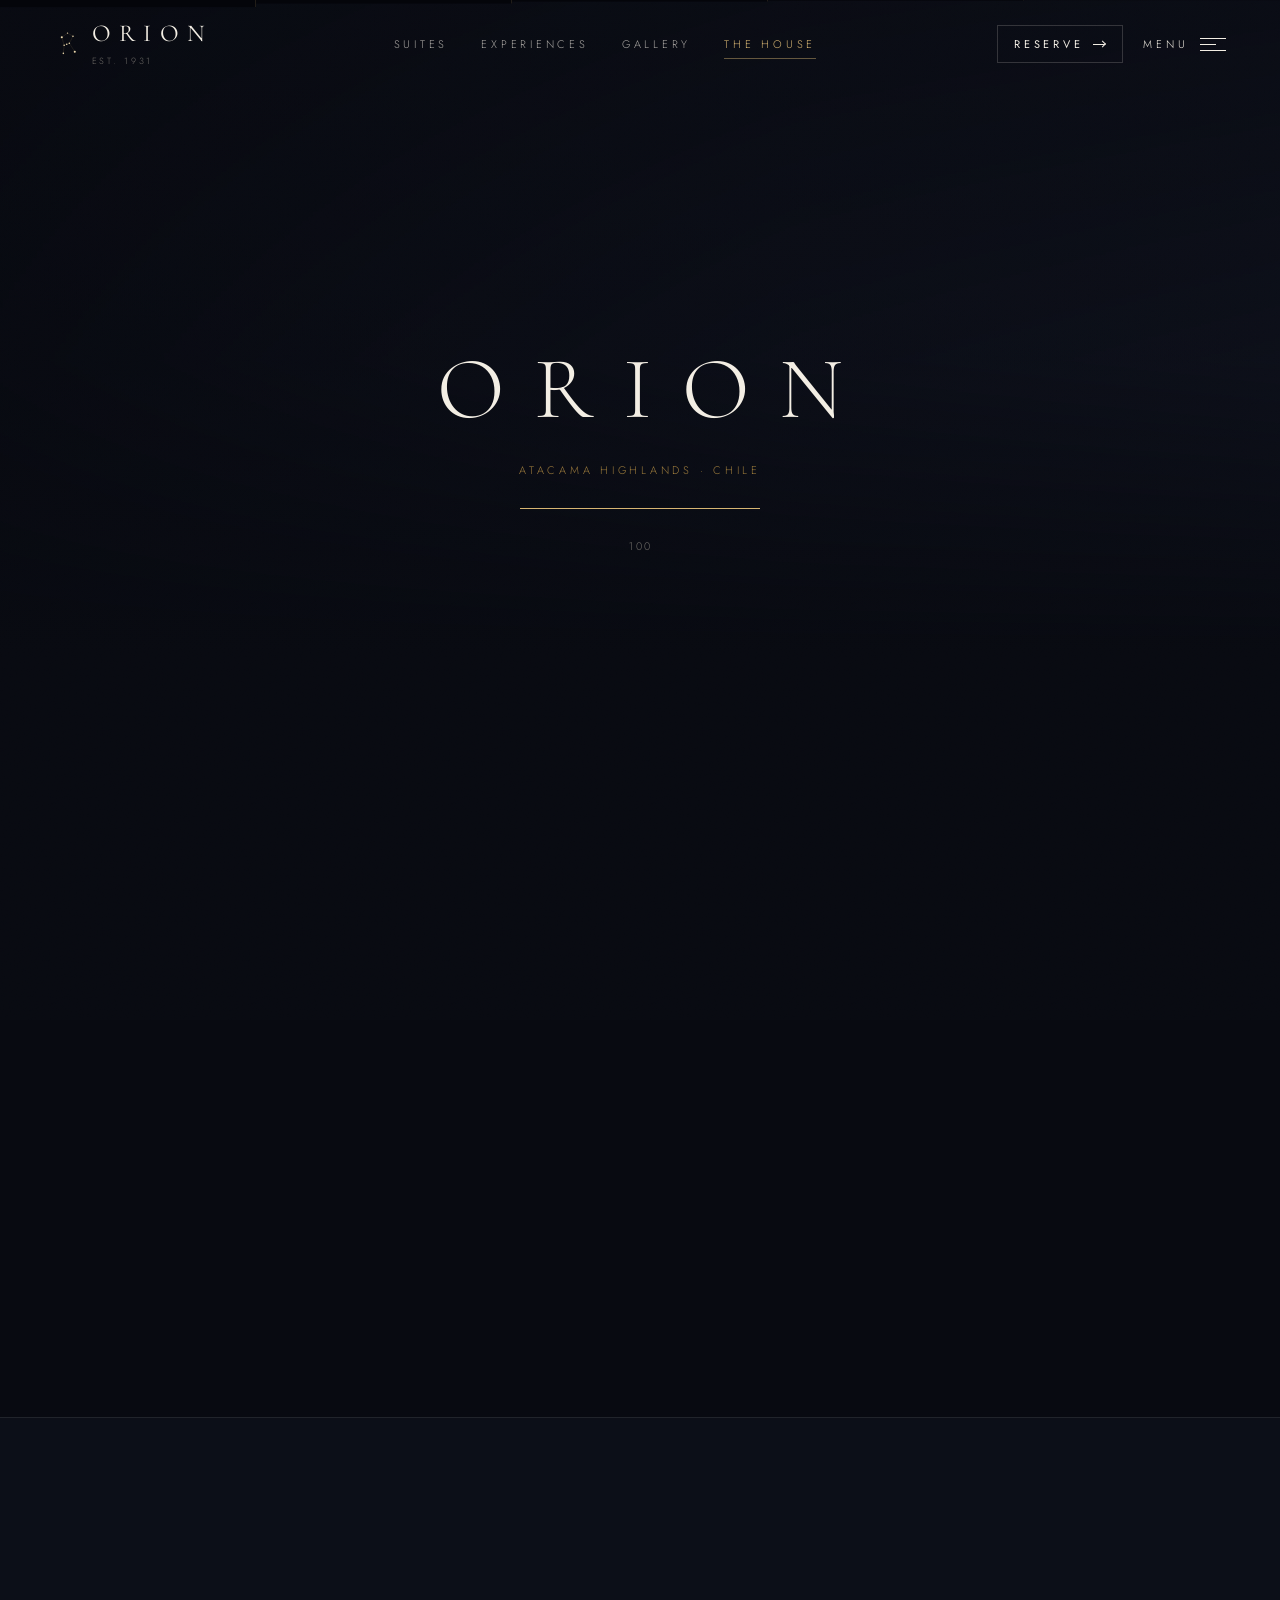
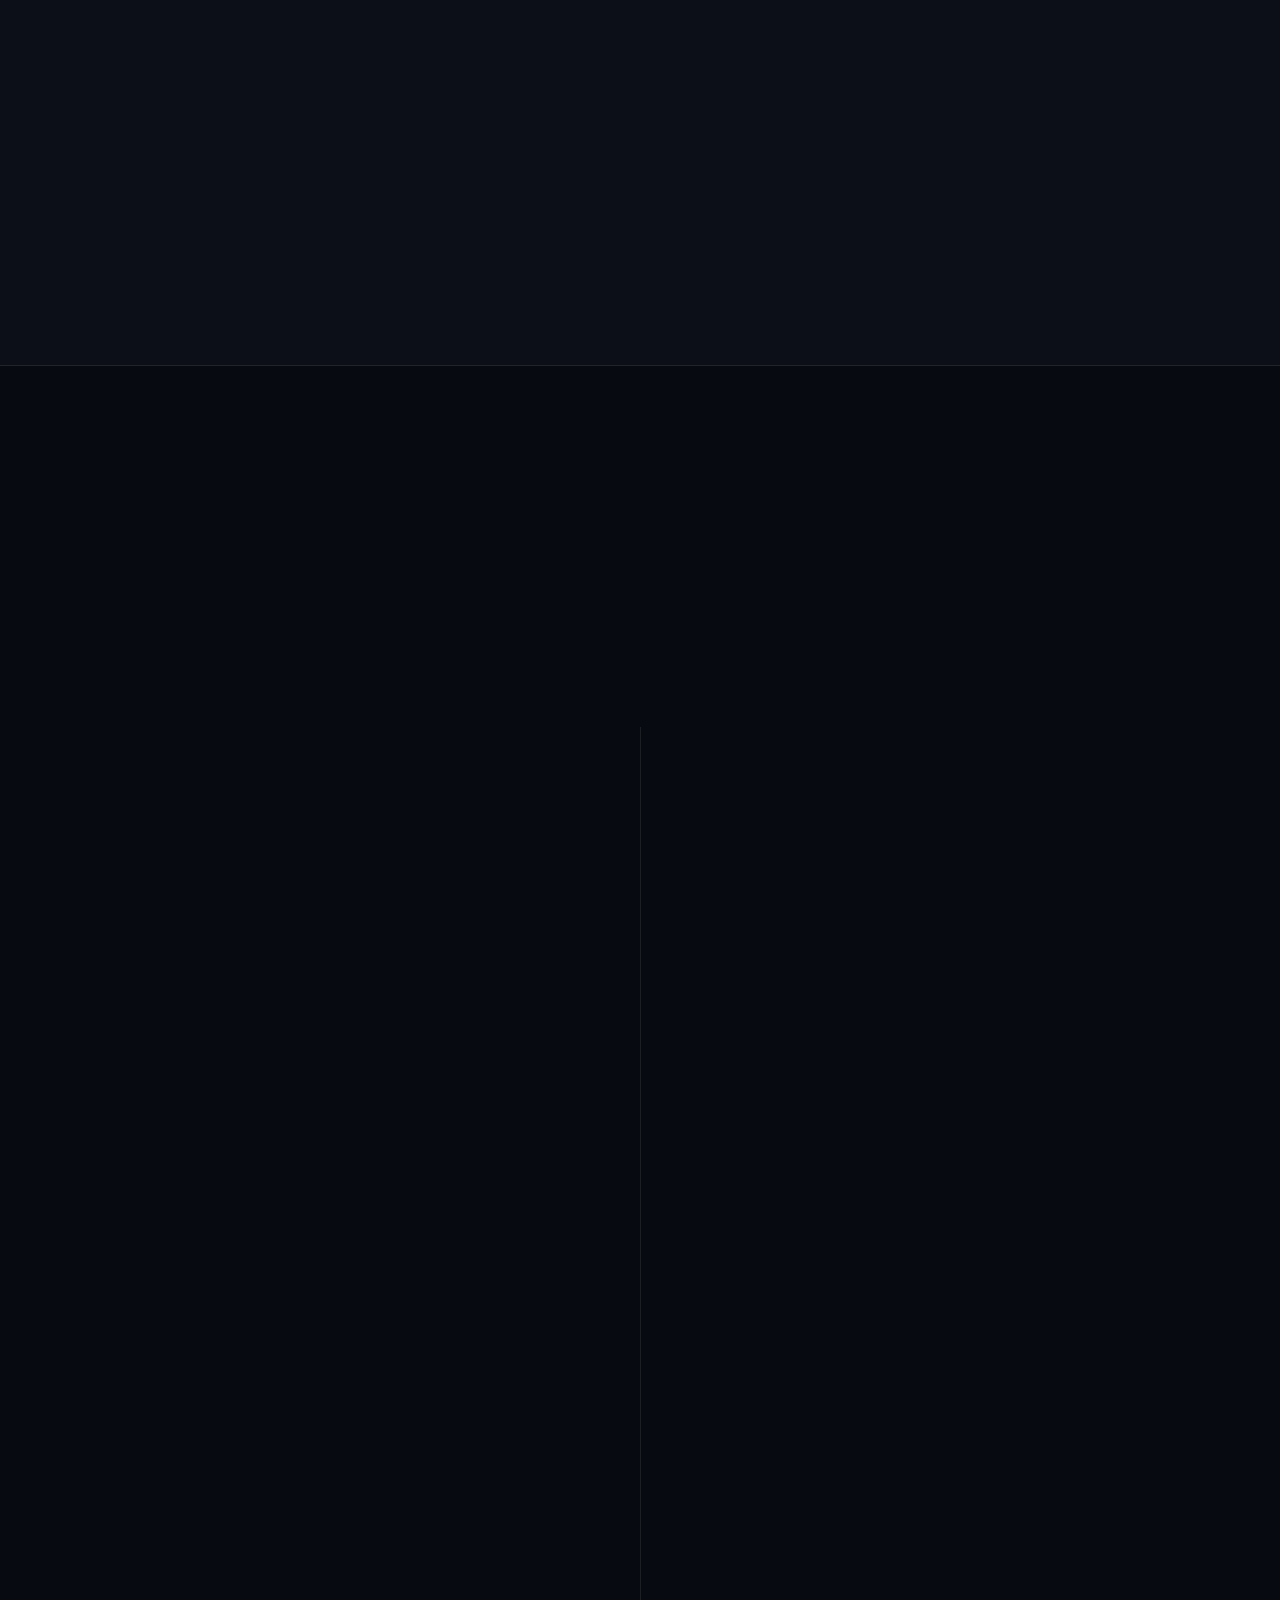
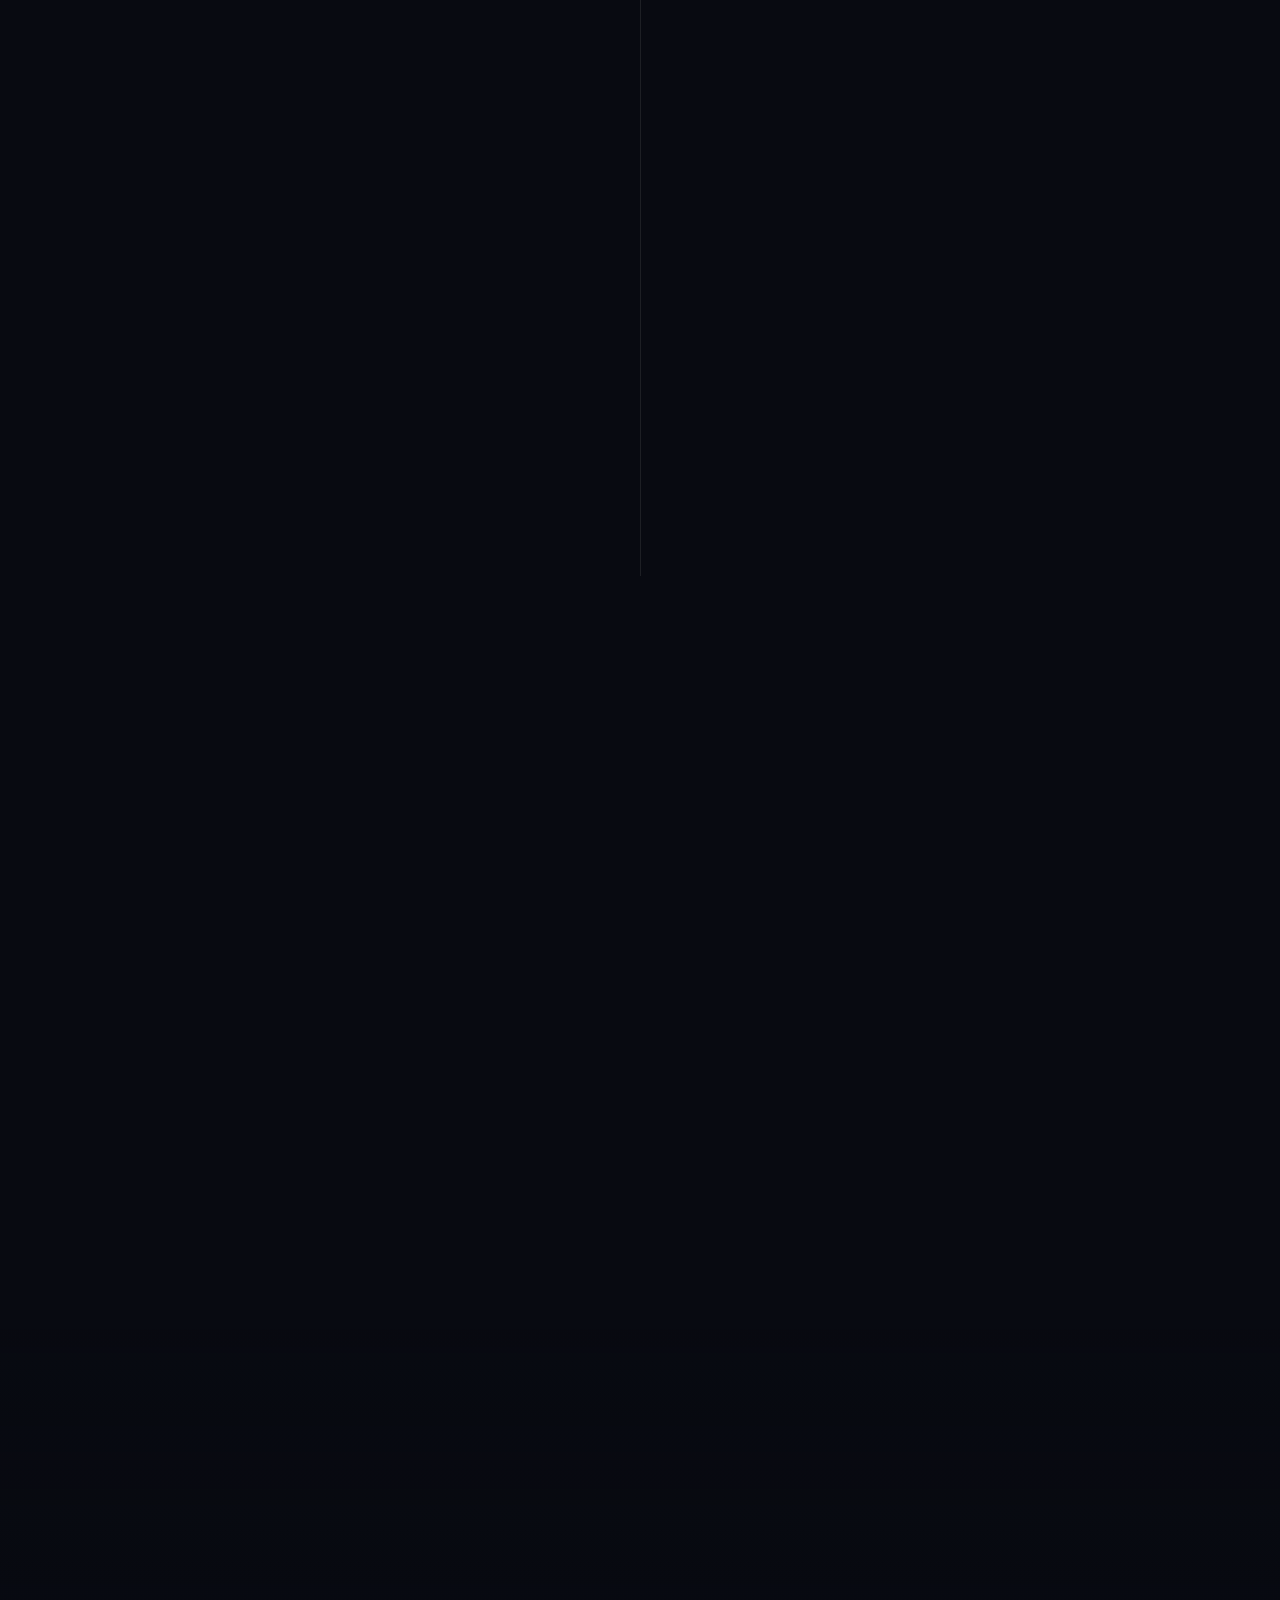
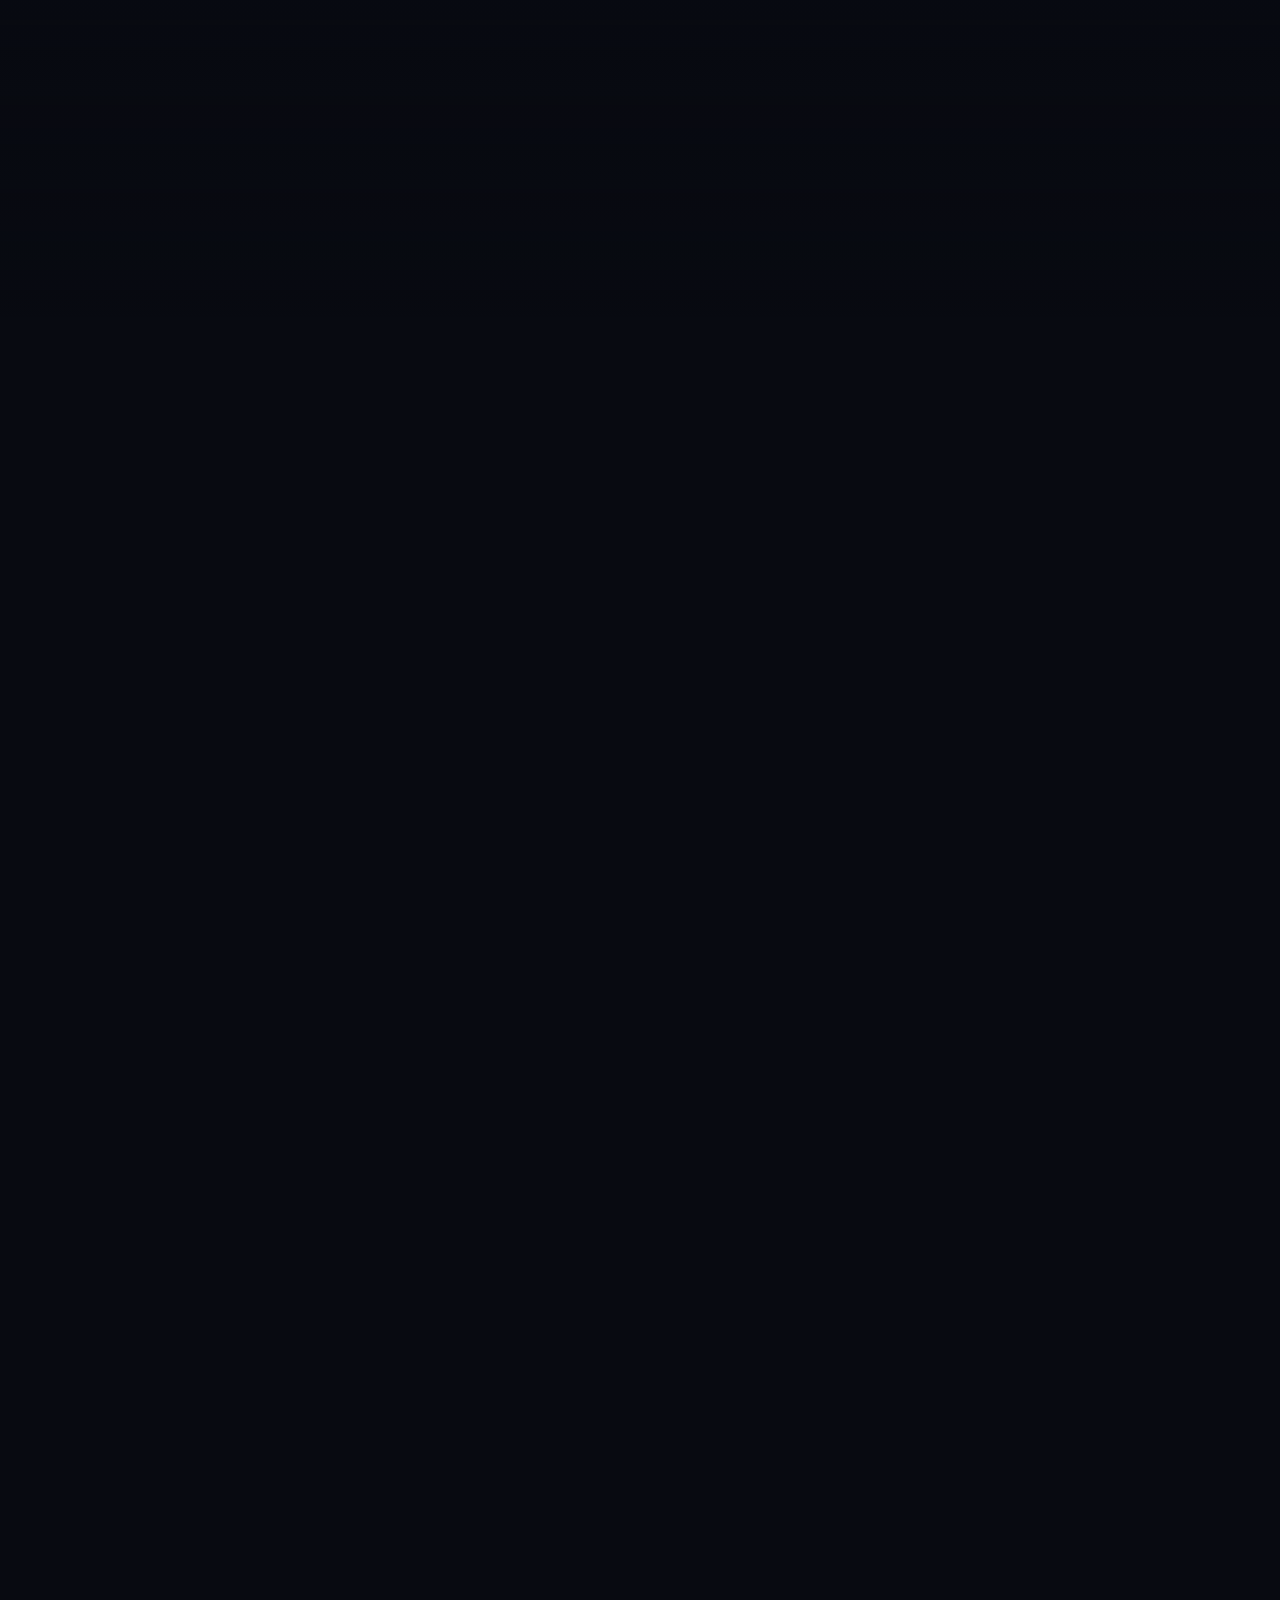
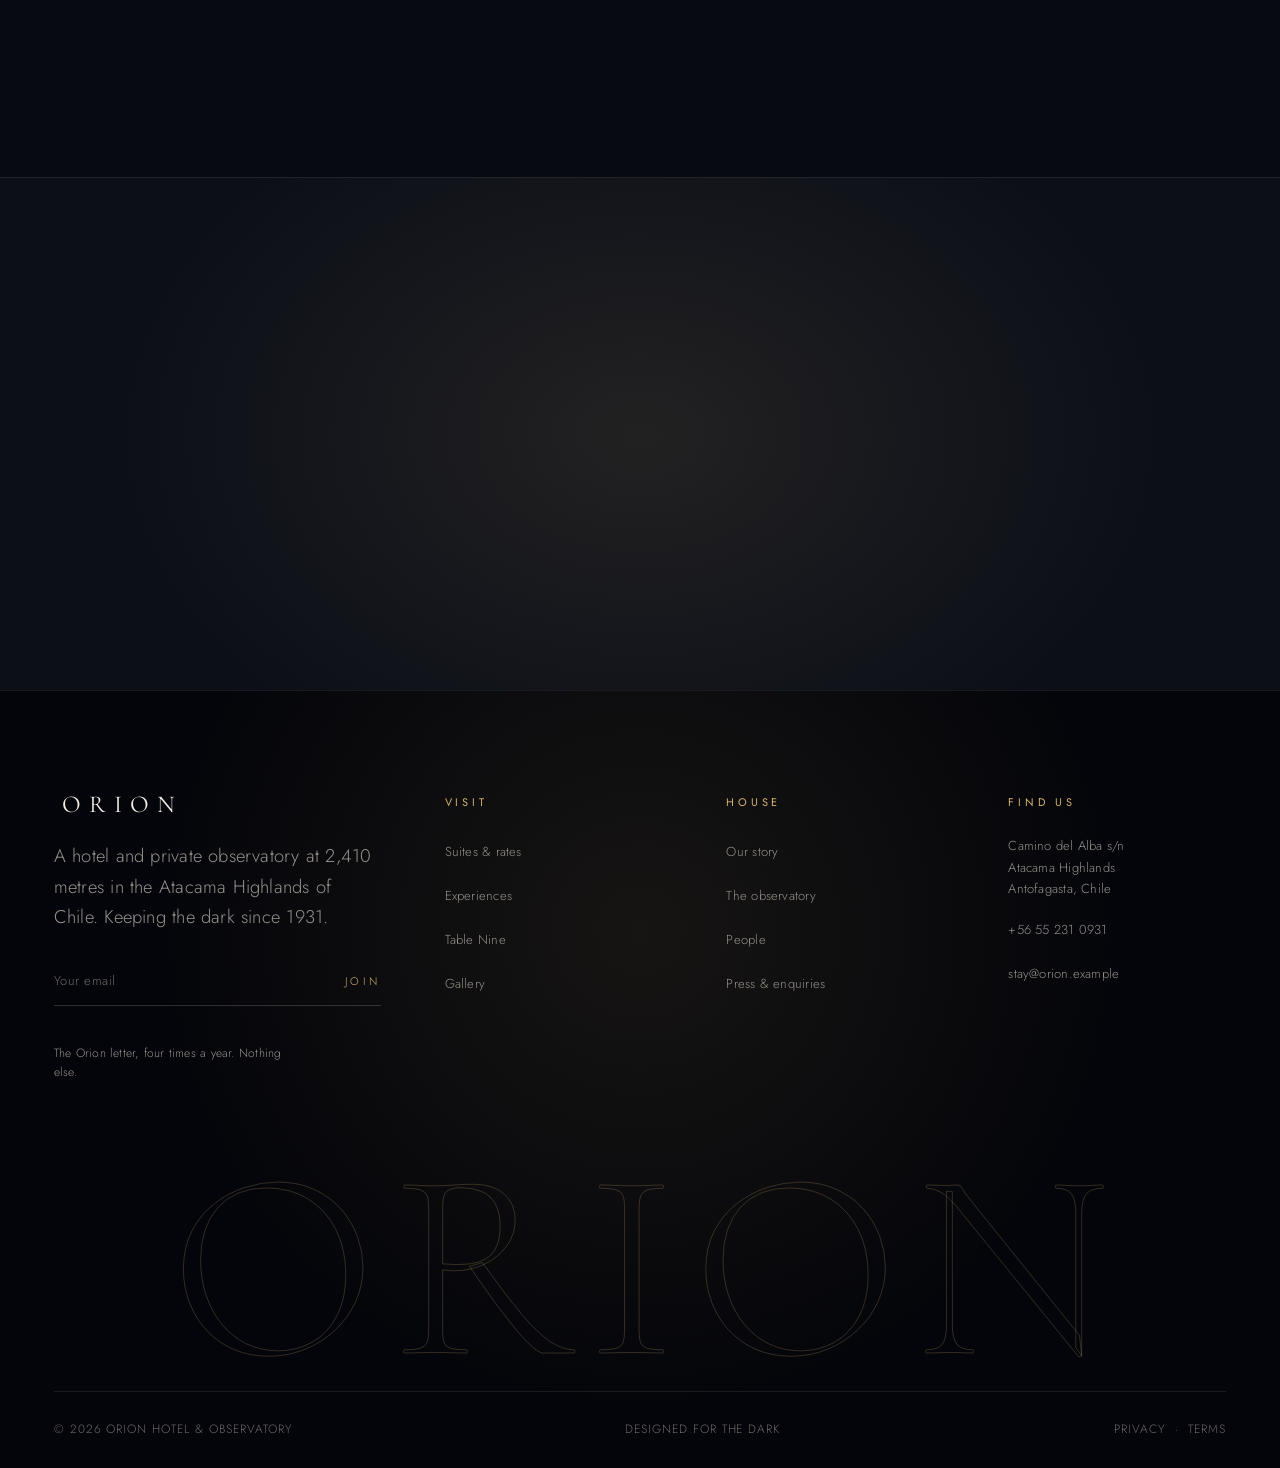
==== about.html @ 56221f1f "Initial commit via Netlify [skip ci]" ====
<!DOCTYPE html>
<html lang="en" class="no-js">
<head>
<meta charset="utf-8">
<meta name="viewport" content="width=device-width, initial-scale=1">
<title>The House — ORION Hotel &amp; Private Observatory</title>
<meta name="description" content="Ninety-five years on the same ridge: how a 1931 Atacama observatory became a forty-two suite hotel, and the three things it will not trade.">
<meta name="theme-color" content="#04050a">
<link rel="icon" href="assets/img/favicon.svg" type="image/svg+xml">
<link rel="preconnect" href="https://fonts.googleapis.com">
<link rel="preconnect" href="https://fonts.gstatic.com" crossorigin>
<link rel="preconnect" href="https://images.unsplash.com" crossorigin>
<link href="https://fonts.googleapis.com/css2?family=Cormorant+Garamond:ital,wght@0,300;0,400;0,500;1,300;1,400&family=Jost:wght@200;300;400;500&display=swap" rel="stylesheet">
<link rel="stylesheet" href="assets/css/base.css">
<link rel="stylesheet" href="assets/css/pages.css">
<script>document.documentElement.className = document.documentElement.className.replace('no-js', 'js');</script>
<noscript><style>.curtain{display:none!important}.cursor,.cursor-dot{display:none}</style></noscript>
</head>
<body>

<a class="skip-link" href="#main">Skip to content</a>

<!-- ===== curtain / preloader ===================================== -->
<div class="curtain" aria-hidden="true">
  <div class="curtain__panels">
    <div class="curtain__panel"></div>
    <div class="curtain__panel"></div>
    <div class="curtain__panel"></div>
    <div class="curtain__panel"></div>
    <div class="curtain__panel"></div>
  </div>
  <div class="loader">
    <div class="loader__mark">ORION</div>
    <div class="loader__sub">Atacama Highlands &middot; Chile</div>
    <div class="loader__bar"><div class="loader__fill"></div></div>
    <div class="loader__count">000</div>
  </div>
</div>

<div class="cursor" aria-hidden="true"></div>
<div class="cursor-dot" aria-hidden="true"></div>
<div class="grain" aria-hidden="true"></div>

<!-- ===== nav ===================================================== -->
<header class="nav">
  <div class="nav__inner">
    <a class="brand" href="index.html" aria-label="Orion — home">
      <svg class="brand__glyph" viewBox="0 0 100 100" aria-hidden="true">
        <line x1="30" y1="24" x2="52" y2="8"/><line x1="52" y1="8" x2="73" y2="20"/>
        <line x1="30" y1="24" x2="39" y2="55"/><line x1="73" y1="20" x2="59" y2="47"/>
        <line x1="39" y1="55" x2="49" y2="51"/><line x1="49" y1="51" x2="59" y2="47"/>
        <line x1="39" y1="55" x2="36" y2="86"/><line x1="59" y1="47" x2="80" y2="80"/>
        <circle cx="30" cy="24" r="4"/><circle cx="73" cy="20" r="3"/><circle cx="52" cy="8" r="2.4"/>
        <circle cx="39" cy="55" r="3"/><circle cx="49" cy="51" r="3"/><circle cx="59" cy="47" r="3"/>
        <circle cx="36" cy="86" r="3"/><circle cx="80" cy="80" r="4"/>
      </svg>
      <span>
        <span class="brand__mark">ORION</span>
        <span class="brand__sub">Est. 1931</span>
      </span>
    </a>

    <nav class="nav__links" aria-label="Primary">
      <a class="nav__link" href="suites.html">Suites</a>
      <a class="nav__link" href="experiences.html">Experiences</a>
      <a class="nav__link" href="gallery.html">Gallery</a>
      <a class="nav__link" href="about.html">The House</a>
    </nav>

    <div class="nav__actions">
      <a class="btn btn--sm nav__reserve" href="contact.html">Reserve<i class="btn__arrow"></i></a>
      <button class="menu-btn" type="button" data-menu-toggle aria-expanded="false" aria-controls="orion-menu">
        <span class="menu-btn__label">Menu</span>
        <span class="menu-btn__bars" aria-hidden="true"><span></span><span></span><span></span></span>
      </button>
    </div>
  </div>
</header>

<!-- ===== fullscreen menu ========================================= -->
<div class="menu" id="orion-menu" data-menu aria-hidden="true">
  <div class="menu__veil"></div>
  <div class="menu__inner">
    <nav class="menu__list" aria-label="Full site">
      <div class="menu__item"><a class="menu__anchor" href="index.html"><span class="menu__num">01</span>Home</a></div>
      <div class="menu__item"><a class="menu__anchor" href="suites.html"><span class="menu__num">02</span>Suites</a></div>
      <div class="menu__item"><a class="menu__anchor" href="experiences.html"><span class="menu__num">03</span>Experiences</a></div>
      <div class="menu__item"><a class="menu__anchor" href="gallery.html"><span class="menu__num">04</span>Gallery</a></div>
      <div class="menu__item"><a class="menu__anchor" href="about.html"><span class="menu__num">05</span>The House</a></div>
      <div class="menu__item"><a class="menu__anchor" href="contact.html"><span class="menu__num">06</span>Reserve</a></div>
    </nav>

    <div class="menu__aside">
      <figure class="menu__card">
        <img src="https://images.unsplash.com/photo-1571896349842-33c89424de2d?auto=format&amp;fit=crop&amp;w=900&amp;q=80" alt="The west terrace at Orion after sunset." loading="lazy">
        <figcaption>The west terrace, blue hour</figcaption>
      </figure>
      <dl class="menu__meta">
        <div>
          <dt>Reservations</dt>
          <dd><a href="tel:+56552310931">+56 55 231 0931</a></dd>
        </div>
        <div>
          <dt>Address</dt>
          <dd>Camino del Alba s/n, Atacama Highlands, Chile</dd>
        </div>
      </dl>
    </div>

    <div class="menu__foot">
      <span>&copy; <span data-year>2026</span> Orion Hotel</span>
      <div class="menu__social">
        <a href="contact.html">Instagram</a>
        <a href="contact.html">Journal</a>
        <a href="contact.html">Press</a>
      </div>
    </div>
  </div>
</div>

<main id="main">

  <!-- ===== page hero ============================================= -->
  <section class="phero">
    <div class="phero__bg" data-parallax="70" data-parallax-scale="0.06">
      <img src="https://images.unsplash.com/photo-1475274047050-1d0c0975c63e?auto=format&amp;fit=crop&amp;w=1800&amp;q=80" alt="The sky above the ridge, an hour after sunset.">
    </div>
    <div class="wrap phero__inner">
      <nav class="crumbs" data-anim aria-label="Breadcrumb"><a href="index.html">Orion</a> <span>/</span> <span>The House</span></nav>
      <h1 class="display phero__title">
        <span class="line"><span>A hotel that grew</span></span>
        <span class="line"><span>out of an <em class="italic gold">observatory.</em></span></span>
      </h1>
      <p class="phero__meta" data-anim>
        <span>Founded 1931</span>
        <span>Four rooms became forty-two</span>
        <span>Family held, third generation</span>
      </p>
    </div>
  </section>

  <!-- ===== manifesto ============================================= -->
  <section class="section">
    <div class="wrap">
      <div class="split-note">
        <div class="stack">
          <p class="eyebrow" data-reveal>Our story</p>
          <h2 class="h3" data-reveal data-reveal-delay="80" style="max-width:20ch">
            We are not a hotel with a telescope. We are a telescope that learned to make breakfast.
          </h2>
        </div>
        <div data-reveal data-reveal-delay="140">
          <p class="body-text dropcap">
            Hélène Roux came to the Atacama in 1930 with a theodolite, a letter of credit and a
            conviction that the driest place on earth would also be the clearest. She was right.
            The plateau above the Camino del Alba holds a median seeing of six-tenths of an
            arcsecond — a number that means nothing to most guests and everything to the ones
            who ask.
          </p>
          <p class="body-text">
            She built the dome first and the rooms second, and only because her assistants kept
            falling asleep on the floor. Four rooms. A stove. A well that still supplies the
            kitchen and the baths. When Hélène died in 1968 her daughter Ana inherited a
            working observatory and an accidental inn, and made the decision the family has
            been living inside ever since: <strong>keep both, and let neither ruin the
            other.</strong>
          </p>
          <p class="body-text">
            That is why there are no floodlights on the drive, why the pool is unlit after
            eleven, why every exterior fixture is shielded and amber, and why the last
            renovation took four years instead of one. It is an expensive way to run a hotel.
            It is the only way to run this one.
          </p>
        </div>
      </div>
    </div>
  </section>

  <!-- ===== extruded wordmark ===================================== -->
  <section class="section section--tight" style="background:var(--c-ink-2);border-block:1px solid var(--c-line-soft)">
    <div class="wrap">
      <div class="section-head section-head--center" style="margin-bottom:clamp(1rem,2vw,2rem)">
        <p class="eyebrow eyebrow--center" data-reveal>Ninety-five years on the same ridge</p>
      </div>
      <div class="extrude" data-reveal="fade">
        <div class="extrude__word" data-extrude aria-label="Orion">
          <span class="extrude__char" aria-hidden="true">O</span>
          <span class="extrude__char" aria-hidden="true">R</span>
          <span class="extrude__char" aria-hidden="true">I</span>
          <span class="extrude__char" aria-hidden="true">O</span>
          <span class="extrude__char" aria-hidden="true">N</span>
        </div>
      </div>
      <p class="body-text" data-reveal data-reveal-delay="160" style="text-align:center;margin-inline:auto">
        Named for the only constellation Hélène could identify on the night she arrived.
      </p>
    </div>
  </section>

  <!-- ===== timeline ============================================== -->
  <section class="section">
    <div class="wrap wrap--mid">
      <div class="section-head section-head--center">
        <p class="eyebrow eyebrow--center" data-reveal>The record</p>
        <h2 class="h2" data-reveal="lines">
          <span class="line"><span>Ninety-five years,</span></span>
          <span class="line"><span>abbreviated.</span></span>
        </h2>
      </div>

      <div class="timeline">
        <article class="timeline__row" data-reveal="z">
          <span class="timeline__year">1931</span>
          <h3>The dome</h3>
          <p>Hélène Roux raises a nine-inch Zeiss refractor at 2,410 metres and builds four rooms beside it so her assistants need not descend at dawn.</p>
        </article>
        <article class="timeline__row" data-reveal="z">
          <span class="timeline__year">1948</span>
          <h3>The first paying guest</h3>
          <p>A mining engineer asks to stay the night and leaves money on the table. The ledger from that week is still in the long room, under glass.</p>
        </article>
        <article class="timeline__row" data-reveal="z">
          <span class="timeline__year">1972</span>
          <h3>The well and the baths</h3>
          <p>Ana Roux cuts three pools into the hillside and pipes them from the same spring that feeds the kitchen. The water arrives at 38 degrees and has never been heated.</p>
        </article>
        <article class="timeline__row" data-reveal="z">
          <span class="timeline__year">2006</span>
          <h3>Forty-two</h3>
          <p>The east wing opens. Every window faces away from the valley road, and every exterior fixture in the house is replaced with a shielded amber fitting.</p>
        </article>
        <article class="timeline__row" data-reveal="z">
          <span class="timeline__year">2019</span>
          <h3>Table Nine</h3>
          <p>The kitchen is rebuilt around twelve seats and a pass facing the pass. Two stars follow within four years, which surprised nobody here more than the chef.</p>
        </article>
        <article class="timeline__row" data-reveal="z">
          <span class="timeline__year">2024</span>
          <h3>Dark Sky Sanctuary</h3>
          <p>The plateau is certified Bortle Class 1 — the darkest measurable category. The nearest artificial light of any consequence is 94 kilometres away.</p>
        </article>
      </div>
    </div>
  </section>

  <!-- ===== values ================================================ -->
  <section class="section section--flush-top">
    <div class="wrap">
      <div class="section-head section-head--split">
        <div class="stack">
          <p class="eyebrow" data-reveal>House rules</p>
          <h2 class="h2" data-reveal="lines">
            <span class="line"><span>Three things we</span></span>
            <span class="line"><span>will not trade.</span></span>
          </h2>
        </div>
        <div class="stack" data-reveal data-reveal-delay="140">
          <p class="body-text">Everything else is negotiable, and usually is. These are not.</p>
        </div>
      </div>

      <div class="grid-list" data-reveal="stagger" data-reveal-stagger="90">
        <article class="grid-list__cell">
          <span class="grid-list__num">01</span>
          <h3 class="grid-list__title">The dark</h3>
          <p>No uplighting, no lit signage, no illuminated pool after eleven. Every fitting outside is shielded and under 2200 K. If a fixture would put light above the horizontal, it does not get installed.</p>
        </article>
        <article class="grid-list__cell">
          <span class="grid-list__num">02</span>
          <h3 class="grid-list__title">The water</h3>
          <p>One spring feeds the kitchen, the baths and the garden. It has never been supplemented and never will be, which is the real reason there are forty-two rooms and not ninety.</p>
        </article>
        <article class="grid-list__cell">
          <span class="grid-list__num">03</span>
          <h3 class="grid-list__title">The quiet</h3>
          <p>No music in the public rooms, ever. No screens. From 23:00 the house drops to amber and the staff stop talking above a murmur. Guests find this alarming for one night and irreplaceable thereafter.</p>
        </article>
      </div>
    </div>
  </section>

  <!-- ===== banner quote ========================================== -->
  <section class="banner">
    <div class="banner__bg" data-parallax="80">
      <img src="https://images.unsplash.com/photo-1547234935-80c7145ec969?auto=format&amp;fit=crop&amp;w=1800&amp;q=80" alt="The desert west of the house, under low cloud." loading="lazy">
    </div>
    <div class="wrap banner__inner">
      <p class="eyebrow eyebrow--center" data-reveal>Hélène Roux, 1954</p>
      <blockquote class="quote__text" data-reveal data-reveal-delay="120" style="max-width:24ch">
        Anyone can build a room. What is difficult, and what is worth money, is building a room that does not interrupt anything.
      </blockquote>
    </div>
  </section>

  <!-- ===== people ================================================ -->
  <section class="section">
    <div class="wrap">
      <div class="section-head section-head--split">
        <div class="stack">
          <p class="eyebrow" data-reveal>Who is here</p>
          <h2 class="h2" data-reveal="lines">
            <span class="line"><span>Thirty-one people,</span></span>
            <span class="line"><span>most of them local.</span></span>
          </h2>
        </div>
        <div class="stack" data-reveal data-reveal-delay="140">
          <p class="body-text">The average tenure at Orion is nine years. Two of the housekeeping team are the granddaughters of Hélène's original assistants.</p>
        </div>
      </div>

      <div class="people" data-reveal="stagger" data-reveal-stagger="130">
        <article class="person">
          <div class="person__media">
            <img src="https://images.unsplash.com/photo-1438761681033-6461ffad8d80?auto=format&amp;fit=crop&amp;w=800&amp;q=80" alt="Camila Roux, director." loading="lazy">
          </div>
          <div>
            <h3 class="person__name">Camila Roux</h3>
            <p class="person__role">Director &middot; third generation</p>
            <p>Took the house over in 2016 having sworn for two decades that she never would. Answers the reservations line herself most mornings.</p>
          </div>
        </article>
        <article class="person">
          <div class="person__media">
            <img src="https://images.unsplash.com/photo-1500648767791-00dcc994a43e?auto=format&amp;fit=crop&amp;w=800&amp;q=80" alt="Mateo Alfaro, head chef." loading="lazy">
          </div>
          <div>
            <h3 class="person__name">Mateo Alfaro</h3>
            <p class="person__role">Head chef &middot; Table Nine</p>
            <p>Cooks against the altiplano growing calendar and refuses to write a menu more than twelve hours ahead. Twelve seats, one sitting, no substitutions.</p>
          </div>
        </article>
        <article class="person">
          <div class="person__media">
            <img src="https://images.unsplash.com/photo-1472099645785-5658abf4ff4e?auto=format&amp;fit=crop&amp;w=800&amp;q=80" alt="Dr Tomás Vidal, resident astronomer." loading="lazy">
          </div>
          <div>
            <h3 class="person__name">Dr Tomás Vidal</h3>
            <p class="person__role">Resident astronomer</p>
            <p>Nineteen years on the mountain. Will talk about the Orion Nebula for four hours if allowed, and knows exactly when to stop and let you look.</p>
          </div>
        </article>
      </div>
    </div>
  </section>

  <!-- ===== awards ================================================ -->
  <section class="section section--tight">
    <div class="wrap">
      <div class="awards" data-reveal="stagger" data-reveal-stagger="80">
        <div class="award"><i>&#9733; &#9733;</i><b>Michelin</b><span>Table Nine, 2023 &amp; 2025</span></div>
        <div class="award"><i>&mdash;</i><b>Relais &amp; Ch&acirc;teaux</b><span>Member since 2011</span></div>
        <div class="award"><i>&mdash;</i><b>Dark Sky Sanctuary</b><span>Certified 2024</span></div>
        <div class="award"><i>&mdash;</i><b>Cond&eacute; Nast Gold List</b><span>2019, 2022, 2025</span></div>
      </div>
    </div>
  </section>

  <!-- ===== CTA =================================================== -->
  <section class="cta">
    <span class="cta__glow" aria-hidden="true"></span>
    <div class="wrap cta__inner">
      <p class="eyebrow eyebrow--center" data-reveal>Come and see</p>
      <h2 class="h2 cta__title" data-reveal="lines">
        <span class="line"><span>Ninety-five years is</span></span>
        <span class="line"><span><em class="italic gold">a long introduction.</em></span></span>
      </h2>
      <div class="cta__actions" data-reveal data-reveal-delay="160">
        <a class="btn btn--solid" href="contact.html">Reserve a suite<i class="btn__arrow"></i></a>
        <a class="btn btn--ghost" href="suites.html">See the rooms<i class="btn__arrow"></i></a>
      </div>
    </div>
  </section>

</main>

<!-- ===== footer ================================================== -->
<footer class="footer">
  <span class="footer__glow" aria-hidden="true"></span>
  <div class="wrap">
    <div class="footer__grid">
      <div class="footer__intro">
        <a class="brand" href="index.html" aria-label="Orion — home">
          <span class="brand__mark">ORION</span>
        </a>
        <p>A hotel and private observatory at 2,410 metres in the Atacama Highlands of Chile. Keeping the dark since 1931.</p>
        <form class="footer__signup" data-signup novalidate>
          <label class="sr-only" for="footer-email">Email address</label>
          <input id="footer-email" type="email" name="email" placeholder="Your email" autocomplete="email">
          <button type="submit">Join</button>
        </form>
        <p class="footer__note">The Orion letter, four times a year. Nothing else.</p>
      </div>

      <div class="footer__col">
        <h3>Visit</h3>
        <ul>
          <li><a href="suites.html">Suites &amp; rates</a></li>
          <li><a href="experiences.html">Experiences</a></li>
          <li><a href="experiences.html">Table Nine</a></li>
          <li><a href="gallery.html">Gallery</a></li>
        </ul>
      </div>

      <div class="footer__col">
        <h3>House</h3>
        <ul>
          <li><a href="about.html">Our story</a></li>
          <li><a href="about.html">The observatory</a></li>
          <li><a href="about.html">People</a></li>
          <li><a href="contact.html">Press &amp; enquiries</a></li>
        </ul>
      </div>

      <div class="footer__col">
        <h3>Find us</h3>
        <ul>
          <li><address>Camino del Alba s/n<br>Atacama Highlands<br>Antofagasta, Chile</address></li>
          <li><a href="tel:+56552310931">+56 55 231 0931</a></li>
          <li><a href="mailto:stay@orion.example">stay@orion.example</a></li>
        </ul>
      </div>
    </div>
  </div>

  <div class="footer__wordmark" aria-hidden="true">ORION</div>

  <div class="wrap">
    <div class="footer__base">
      <span>&copy; <span data-year>2026</span> Orion Hotel &amp; Observatory</span>
      <span>Designed for the dark</span>
      <span><a href="contact.html">Privacy</a> &nbsp;&middot;&nbsp; <a href="contact.html">Terms</a></span>
    </div>
  </div>
</footer>

<script src="assets/js/anime.iife.min.js"></script>
<script src="assets/js/orion.js"></script>
</body>
</html>
---- assets/css/base.css ----
/* ==========================================================================
   ORION — Hotel & Private Observatory
   base.css — design tokens, reset, typography, chrome (nav, menu, footer),
   3D primitives and shared components.
   ========================================================================== */

/* --------------------------------------------------------------------------
   1. TOKENS
   -------------------------------------------------------------------------- */
:root {
  /* Surfaces — a graded night, never flat black */
  --c-void:        #04050a;
  --c-ink:         #080a11;
  --c-ink-2:       #0c0f18;
  --c-ink-3:       #121624;
  --c-veil:        #1a1f30;

  /* Brass & light */
  --c-gold:        #d6b472;
  --c-gold-soft:   #ecd9ae;
  --c-gold-deep:   #9c7b3c;
  --c-ivory:       #f3eee4;
  --c-mute:        #96918a;
  --c-mute-2:      #6d6a66;

  /* Hairlines */
  --c-line:        rgba(214, 180, 114, 0.18);
  --c-line-soft:   rgba(243, 238, 228, 0.09);
  --c-line-hard:   rgba(243, 238, 228, 0.18);

  /* Type */
  --f-display: "Cormorant Garamond", "Cormorant", Georgia, "Times New Roman", serif;
  --f-sans:    "Jost", "Futura", "Century Gothic", -apple-system, BlinkMacSystemFont, "Segoe UI", sans-serif;

  --fs-mega:    clamp(2.9rem, 8.2vw, 8.5rem);
  --fs-display: clamp(3rem, 7.6vw, 7.5rem);
  --fs-h1:      clamp(2.5rem, 5.6vw, 5rem);
  --fs-h2:      clamp(2rem, 4vw, 3.5rem);
  --fs-h3:      clamp(1.45rem, 2.2vw, 2.1rem);
  --fs-h4:      clamp(1.15rem, 1.4vw, 1.4rem);
  --fs-body:    clamp(1rem, 0.55vw + 0.85rem, 1.15rem);
  --fs-lead:    clamp(1.1rem, 0.9vw + 0.9rem, 1.5rem);
  --fs-small:   0.8125rem;
  --fs-eyebrow: 0.6875rem;

  --tr-eyebrow: 0.34em;
  --tr-wide:    0.16em;

  /* Space */
  --gutter:     clamp(1.25rem, 4.2vw, 4.5rem);
  --section:    clamp(5.5rem, 11vw, 11rem);
  --maxw:       1480px;
  --maxw-mid:   1120px;
  --maxw-text:  64ch;

  /* Motion */
  --e-out:      cubic-bezier(0.16, 1, 0.3, 1);
  --e-inout:    cubic-bezier(0.65, 0, 0.35, 1);
  --t-fast:     0.28s;
  --t-mid:      0.55s;
  --t-slow:     0.9s;

  /* Chrome */
  --nav-h:      clamp(68px, 7vw, 92px);
  --z-nav:      600;
  --z-menu:     700;
  --z-curtain:  900;
  --z-cursor:   1000;
}

/* Narrow screens: wide tracking is what pushes eyebrow strings onto a second
   line, so it comes in before the type size does. */
@media (max-width: 620px) {
  :root { --tr-eyebrow: 0.2em; }
  .eyebrow::before, .eyebrow--center::after { width: 18px; }
}

/* --------------------------------------------------------------------------
   2. RESET
   -------------------------------------------------------------------------- */
*, *::before, *::after { box-sizing: border-box; }

html {
  -webkit-text-size-adjust: 100%;
  scroll-behavior: auto;
}

body {
  margin: 0;
  background: var(--c-ink);
  color: var(--c-ivory);
  font-family: var(--f-sans);
  font-size: var(--fs-body);
  font-weight: 300;
  line-height: 1.65;
  letter-spacing: 0.012em;
  -webkit-font-smoothing: antialiased;
  -moz-osx-font-smoothing: grayscale;
  overflow-x: hidden;
}

body.is-locked { overflow: hidden; }

h1, h2, h3, h4, h5, p, figure, blockquote, dl, dd { margin: 0; }
ul, ol { margin: 0; padding: 0; list-style: none; }
img, svg, video { display: block; max-width: 100%; }
img { height: auto; }
button, input, select, textarea { font: inherit; color: inherit; }
button { background: none; border: 0; padding: 0; cursor: pointer; }

a {
  color: inherit;
  text-decoration: none;
}

::selection { background: var(--c-gold); color: var(--c-void); }

:focus-visible {
  outline: 1px solid var(--c-gold);
  outline-offset: 4px;
}

.skip-link {
  position: absolute;
  top: -100px;
  left: var(--gutter);
  z-index: 1200;
  padding: 0.85rem 1.4rem;
  background: var(--c-gold);
  color: var(--c-void);
  font-size: var(--fs-eyebrow);
  letter-spacing: var(--tr-eyebrow);
  text-transform: uppercase;
  transition: top var(--t-fast) var(--e-out);
}
.skip-link:focus { top: 1rem; }

.sr-only {
  position: absolute;
  width: 1px; height: 1px;
  padding: 0; margin: -1px;
  overflow: hidden;
  clip: rect(0 0 0 0);
  white-space: nowrap;
}

/* --------------------------------------------------------------------------
   3. GRAIN + AMBIENT FIELD
   Every surface sits on a faint film grain so gradients never band.
   -------------------------------------------------------------------------- */
.grain {
  position: fixed;
  inset: -120px;
  z-index: 5;
  pointer-events: none;
  opacity: 0.045;
  mix-blend-mode: overlay;
  background-image: url("data:image/svg+xml,%3Csvg xmlns='http://www.w3.org/2000/svg' width='200' height='200'%3E%3Cfilter id='n'%3E%3CfeTurbulence type='fractalNoise' baseFrequency='0.85' numOctaves='3'/%3E%3C/filter%3E%3Crect width='200' height='200' filter='url(%23n)'/%3E%3C/svg%3E");
  animation: grainShift 6s steps(6) infinite;
}
@keyframes grainShift {
  0%   { transform: translate(0, 0); }
  20%  { transform: translate(-14px, 8px); }
  40%  { transform: translate(10px, -12px); }
  60%  { transform: translate(-8px, -6px); }
  80%  { transform: translate(12px, 10px); }
  100% { transform: translate(0, 0); }
}

/* --------------------------------------------------------------------------
   4. TYPOGRAPHY
   -------------------------------------------------------------------------- */
.display,
.h1, .h2, .h3 {
  font-family: var(--f-display);
  font-weight: 300;
  line-height: 0.98;
  letter-spacing: -0.015em;
  text-wrap: balance;
}

.display { font-size: var(--fs-display); }
.h1 { font-size: var(--fs-h1); }
.h2 { font-size: var(--fs-h2); line-height: 1.04; }
.h3 { font-size: var(--fs-h3); line-height: 1.15; letter-spacing: -0.005em; }

.h4 {
  font-family: var(--f-sans);
  font-size: var(--fs-h4);
  font-weight: 400;
  line-height: 1.35;
  letter-spacing: 0.01em;
}

.italic { font-style: italic; }

.gold { color: var(--c-gold); }
.soft { color: var(--c-mute); }

.eyebrow {
  display: inline-flex;
  align-items: center;
  gap: 0.85em;
  font-family: var(--f-sans);
  font-size: var(--fs-eyebrow);
  font-weight: 400;
  letter-spacing: var(--tr-eyebrow);
  text-transform: uppercase;
  color: var(--c-gold);
}
.eyebrow::before {
  content: "";
  width: clamp(24px, 3vw, 46px);
  height: 1px;
  background: currentColor;
  opacity: 0.6;
}
.eyebrow--center::after {
  content: "";
  width: clamp(24px, 3vw, 46px);
  height: 1px;
  background: currentColor;
  opacity: 0.6;
}
.eyebrow--bare::before { display: none; }

.lead {
  font-size: var(--fs-lead);
  line-height: 1.5;
  font-weight: 200;
  color: rgba(243, 238, 228, 0.82);
  max-width: var(--maxw-text);
}

.body-text { color: var(--c-mute); max-width: var(--maxw-text); }
.body-text + .body-text { margin-top: 1.15em; }
.body-text strong { color: var(--c-ivory); font-weight: 400; }

.rule {
  height: 1px;
  border: 0;
  margin: 0;
  background: var(--c-line-soft);
}

/* Drop cap for editorial openers */
.dropcap::first-letter {
  float: left;
  font-family: var(--f-display);
  font-size: 4.2em;
  line-height: 0.76;
  padding: 0.06em 0.14em 0 0;
  color: var(--c-gold);
  font-weight: 300;
}

/* --------------------------------------------------------------------------
   5. LAYOUT
   -------------------------------------------------------------------------- */
.wrap {
  width: 100%;
  max-width: var(--maxw);
  margin-inline: auto;
  padding-inline: var(--gutter);
}
.wrap--mid { max-width: var(--maxw-mid); }

.section { padding-block: var(--section); position: relative; }
.section--tight { padding-block: clamp(3.5rem, 7vw, 7rem); }
.section--flush-top { padding-top: 0; }

.section-head {
  display: grid;
  gap: clamp(1.25rem, 2.4vw, 2rem);
  margin-bottom: clamp(2.75rem, 5vw, 4.5rem);
}
.section-head--center {
  justify-items: center;
  text-align: center;
}
.section-head--split {
  grid-template-columns: minmax(0, 1fr);
  align-items: end;
}
@media (min-width: 860px) {
  .section-head--split {
    grid-template-columns: minmax(0, 1.15fr) minmax(0, 0.85fr);
    gap: clamp(2rem, 5vw, 5rem);
  }
}

.stack { display: grid; gap: clamp(1rem, 1.6vw, 1.5rem); }
.stack--lg { gap: clamp(1.6rem, 3vw, 2.6rem); }

/* --------------------------------------------------------------------------
   6. 3D PRIMITIVES
   Scenes establish perspective; layers live inside them on the Z axis.
   -------------------------------------------------------------------------- */
.scene {
  perspective: 1400px;
  perspective-origin: 50% 50%;
  transform-style: preserve-3d;
}
.scene--near { perspective: 900px; }
.scene--far  { perspective: 2200px; }

.layer3d {
  transform-style: preserve-3d;
  backface-visibility: hidden;
  will-change: transform;
}

/* --------------------------------------------------------------------------
   7. BUTTONS
   -------------------------------------------------------------------------- */
.btn {
  --btn-fg: var(--c-ivory);
  --btn-bd: var(--c-line-hard);
  position: relative;
  display: inline-flex;
  align-items: center;
  justify-content: center;
  gap: 0.9em;
  padding: 1.05em 2.2em;
  border: 1px solid var(--btn-bd);
  color: var(--btn-fg);
  font-size: var(--fs-eyebrow);
  font-weight: 400;
  letter-spacing: var(--tr-eyebrow);
  text-transform: uppercase;
  overflow: hidden;
  isolation: isolate;
  transition: color var(--t-fast) var(--e-out), border-color var(--t-fast) var(--e-out);
}
.btn::before {
  content: "";
  position: absolute;
  inset: 0;
  z-index: -1;
  background: var(--c-gold);
  transform: scaleY(0);
  transform-origin: 50% 100%;
  transition: transform var(--t-mid) var(--e-out);
}
.btn:hover, .btn:focus-visible {
  color: var(--c-void);
  border-color: var(--c-gold);
}
.btn:hover::before, .btn:focus-visible::before { transform: scaleY(1); }

.btn__arrow {
  width: 1.1em;
  height: 1px;
  background: currentColor;
  position: relative;
  transition: width var(--t-mid) var(--e-out);
}
.btn__arrow::after {
  content: "";
  position: absolute;
  right: 0; top: 50%;
  width: 5px; height: 5px;
  border-top: 1px solid currentColor;
  border-right: 1px solid currentColor;
  transform: translateY(-50%) rotate(45deg);
}
.btn:hover .btn__arrow { width: 1.9em; }

.btn--solid {
  --btn-fg: var(--c-void);
  --btn-bd: var(--c-gold);
  background: var(--c-gold);
}
.btn--solid::before { background: var(--c-ivory); transform: scaleY(1); transform-origin: 50% 0; }
.btn--solid:hover::before, .btn--solid:focus-visible::before { transform: scaleY(0); }
.btn--solid:hover, .btn--solid:focus-visible { color: var(--c-void); }

.btn--ghost { --btn-bd: var(--c-line); }
.btn--sm { padding: 0.8em 1.5em; }
.btn--block { width: 100%; }

/* Text link with a wiping underline */
.tlink {
  position: relative;
  display: inline-block;
  font-size: var(--fs-eyebrow);
  letter-spacing: var(--tr-eyebrow);
  text-transform: uppercase;
  padding-bottom: 0.5em;
  color: var(--c-ivory);
}
.tlink::after {
  content: "";
  position: absolute;
  left: 0; bottom: 0;
  width: 100%; height: 1px;
  background: var(--c-gold);
  transform: scaleX(0);
  transform-origin: 100% 50%;
  transition: transform var(--t-mid) var(--e-out);
}
.tlink:hover::after, .tlink:focus-visible::after {
  transform: scaleX(1);
  transform-origin: 0 50%;
}

/* --------------------------------------------------------------------------
   8. NAVIGATION
   -------------------------------------------------------------------------- */
.nav {
  position: fixed;
  top: 0; left: 0; right: 0;
  z-index: var(--z-nav);
  height: var(--nav-h);
  display: flex;
  align-items: center;
  transition: background var(--t-mid) var(--e-out),
              border-color var(--t-mid) var(--e-out),
              backdrop-filter var(--t-mid) var(--e-out);
  border-bottom: 1px solid transparent;
}
.nav.is-stuck {
  background: rgba(8, 10, 17, 0.78);
  backdrop-filter: blur(18px) saturate(140%);
  -webkit-backdrop-filter: blur(18px) saturate(140%);
  border-bottom-color: var(--c-line-soft);
}
.nav.is-hidden { transform: translateY(-100%); }
.nav { transition-property: background, border-color, backdrop-filter, transform; }

/* The overlay outranks the header, so lift the header over it while open —
   otherwise the same button that opened the menu is buried underneath it. */
body.menu-open .nav {
  z-index: calc(var(--z-menu) + 1);
  background: transparent;
  backdrop-filter: none;
  -webkit-backdrop-filter: none;
  border-bottom-color: transparent;
  transform: none;
}

.nav__inner {
  width: 100%;
  max-width: var(--maxw);
  margin-inline: auto;
  padding-inline: var(--gutter);
  display: flex;
  align-items: center;
  justify-content: space-between;
  gap: 1.5rem;
}

.brand {
  display: inline-flex;
  align-items: center;
  gap: 0.75rem;
  flex-shrink: 0;
}
.brand__glyph { width: 26px; height: 26px; overflow: visible; }
.brand__glyph line { stroke: var(--c-gold); stroke-width: 0.9; opacity: 0.5; }
.brand__glyph circle { fill: var(--c-gold-soft); }
.brand__mark {
  font-family: var(--f-display);
  font-size: clamp(1.35rem, 1.9vw, 1.75rem);
  font-weight: 400;
  letter-spacing: 0.34em;
  text-indent: 0.34em;
  line-height: 1;
  color: var(--c-ivory);
}
.brand__sub {
  display: none;
  font-size: 0.5625rem;
  letter-spacing: 0.3em;
  text-transform: uppercase;
  color: var(--c-mute-2);
  margin-top: 0.35em;
}
@media (min-width: 640px) { .brand__sub { display: block; } }

.nav__links {
  display: none;
  align-items: center;
  gap: clamp(1.5rem, 2.6vw, 2.75rem);
}
@media (min-width: 1080px) { .nav__links { display: flex; } }

.nav__link {
  position: relative;
  font-size: var(--fs-eyebrow);
  letter-spacing: var(--tr-eyebrow);
  text-transform: uppercase;
  color: rgba(243, 238, 228, 0.68);
  padding-block: 0.5em;
  transition: color var(--t-fast) var(--e-out);
}
.nav__link::after {
  content: "";
  position: absolute;
  left: 0; bottom: 0;
  width: 100%; height: 1px;
  background: var(--c-gold);
  transform: scaleX(0);
  transform-origin: 100% 50%;
  transition: transform var(--t-mid) var(--e-out);
}
.nav__link:hover, .nav__link:focus-visible { color: var(--c-ivory); }
.nav__link:hover::after, .nav__link:focus-visible::after {
  transform: scaleX(1);
  transform-origin: 0 50%;
}
.nav__link.is-current { color: var(--c-gold); }
.nav__link.is-current::after { transform: scaleX(1); opacity: 0.45; }

.nav__actions {
  display: flex;
  align-items: center;
  gap: clamp(0.85rem, 1.6vw, 1.5rem);
  flex-shrink: 0;
}
.nav__reserve { display: none; }
@media (min-width: 380px) { .nav__reserve { display: inline-flex; } }
@media (max-width: 620px) {
  .nav__reserve { padding: 0.75em 1.1em; }
  .nav__inner { gap: 0.75rem; }
}

/* Menu trigger — three rules that fold into a cross */
.menu-btn {
  display: inline-flex;
  align-items: center;
  gap: 0.75rem;
  padding: 0.6rem 0;
  color: var(--c-ivory);
}
.menu-btn__label {
  display: none;
  font-size: var(--fs-eyebrow);
  letter-spacing: var(--tr-eyebrow);
  text-transform: uppercase;
}
@media (min-width: 480px) { .menu-btn__label { display: block; } }
.menu-btn__bars {
  position: relative;
  width: 26px;
  height: 12px;
}
.menu-btn__bars span {
  position: absolute;
  left: 0;
  width: 100%;
  height: 1px;
  background: currentColor;
  transition: transform var(--t-mid) var(--e-out), opacity var(--t-fast) var(--e-out), width var(--t-mid) var(--e-out);
}
.menu-btn__bars span:nth-child(1) { top: 0; }
.menu-btn__bars span:nth-child(2) { top: 50%; width: 62%; }
.menu-btn__bars span:nth-child(3) { top: 100%; }
.menu-btn:hover .menu-btn__bars span:nth-child(2) { width: 100%; }
body.menu-open .menu-btn__bars span:nth-child(1) { transform: translateY(6px) rotate(45deg); }
body.menu-open .menu-btn__bars span:nth-child(2) { opacity: 0; }
body.menu-open .menu-btn__bars span:nth-child(3) { transform: translateY(-6px) rotate(-45deg); }

/* --------------------------------------------------------------------------
   9. FULLSCREEN MENU (3D)
   -------------------------------------------------------------------------- */
.menu {
  position: fixed;
  inset: 0;
  z-index: var(--z-menu);
  display: grid;
  background: var(--c-void);
  visibility: hidden;
  pointer-events: none;
}
.menu.is-open { visibility: visible; pointer-events: auto; }

.menu__veil {
  position: absolute;
  inset: 0;
  background:
    radial-gradient(120% 90% at 78% 12%, rgba(214, 180, 114, 0.14), transparent 60%),
    radial-gradient(90% 70% at 8% 96%, rgba(58, 78, 140, 0.18), transparent 62%),
    var(--c-void);
}

.menu__inner {
  position: relative;
  z-index: 2;
  width: 100%;
  max-width: var(--maxw);
  margin-inline: auto;
  padding: calc(var(--nav-h) + clamp(2rem, 5vw, 4rem)) var(--gutter) clamp(2rem, 5vw, 3.5rem);
  display: grid;
  grid-template-columns: minmax(0, 1fr);
  gap: clamp(2rem, 5vw, 4rem);
  align-content: space-between;
  height: 100%;
  overflow-y: auto;
}
@media (min-width: 1000px) {
  .menu__inner {
    grid-template-columns: minmax(0, 1.25fr) minmax(0, 0.85fr);
    align-content: center;
    align-items: center;
  }
}

.menu__list { perspective: 900px; }
.menu__item { overflow: hidden; }
.menu__item + .menu__item { margin-top: clamp(0.15rem, 0.6vw, 0.5rem); }

.menu__anchor {
  display: flex;
  align-items: baseline;
  gap: clamp(0.75rem, 2vw, 1.5rem);
  font-family: var(--f-display);
  font-size: clamp(2.4rem, 7vw, 5.2rem);
  font-weight: 300;
  line-height: 1.08;
  letter-spacing: -0.02em;
  color: var(--c-ivory);
  transform-origin: 50% 100%;
  transition: color var(--t-fast) var(--e-out);
}
.menu__num {
  font-family: var(--f-sans);
  font-size: var(--fs-eyebrow);
  letter-spacing: var(--tr-wide);
  color: var(--c-gold-deep);
  transition: color var(--t-fast) var(--e-out);
}
.menu__anchor:hover, .menu__anchor:focus-visible { color: var(--c-gold); }
.menu__anchor:hover .menu__num { color: var(--c-gold); }
.menu__anchor.is-current { font-style: italic; color: var(--c-gold-soft); }

.menu__aside { display: grid; gap: clamp(1.5rem, 3vw, 2.5rem); }

.menu__card {
  position: relative;
  aspect-ratio: 4 / 3;
  overflow: hidden;
  border: 1px solid var(--c-line);
  background: linear-gradient(150deg, var(--c-ink-3), var(--c-void));
}
.menu__card img {
  width: 100%; height: 100%;
  object-fit: cover;
  opacity: 0.62;
  transform: scale(1.05);
}
.menu__card figcaption {
  position: absolute;
  left: 0; right: 0; bottom: 0;
  padding: clamp(1rem, 2vw, 1.6rem);
  background: linear-gradient(to top, rgba(4, 5, 10, 0.92), transparent);
  font-size: var(--fs-eyebrow);
  letter-spacing: var(--tr-eyebrow);
  text-transform: uppercase;
  color: var(--c-gold-soft);
}

.menu__meta {
  display: grid;
  gap: 1rem;
  font-size: var(--fs-small);
  color: var(--c-mute);
}
.menu__meta a:hover { color: var(--c-gold); }
.menu__meta dt {
  font-size: var(--fs-eyebrow);
  letter-spacing: var(--tr-eyebrow);
  text-transform: uppercase;
  color: var(--c-mute-2);
  margin-bottom: 0.35em;
}

.menu__foot {
  grid-column: 1 / -1;
  display: flex;
  flex-wrap: wrap;
  gap: 1rem 2rem;
  justify-content: space-between;
  align-items: center;
  padding-top: clamp(1.5rem, 3vw, 2.5rem);
  border-top: 1px solid var(--c-line-soft);
  font-size: var(--fs-eyebrow);
  letter-spacing: var(--tr-eyebrow);
  text-transform: uppercase;
  color: var(--c-mute-2);
}
.menu__social { display: flex; gap: 1.75rem; }
.menu__social a:hover { color: var(--c-gold); }

/* --------------------------------------------------------------------------
   10. PAGE CURTAIN + PRELOADER
   -------------------------------------------------------------------------- */
.curtain {
  position: fixed;
  inset: 0;
  z-index: var(--z-curtain);
  display: grid;
  place-items: center;
  background: var(--c-void);
  pointer-events: none;
  transform: translateY(0);
}
.curtain.is-idle { visibility: hidden; }

.curtain__panels {
  position: absolute;
  inset: 0;
  display: grid;
  grid-template-columns: repeat(5, 1fr);
}
.curtain__panel {
  background: var(--c-void);
  border-right: 1px solid rgba(214, 180, 114, 0.14);
  transform-origin: 50% 100%;
}

.loader {
  position: relative;
  z-index: 2;
  display: grid;
  justify-items: center;
  gap: 1.75rem;
  text-align: center;
}
.loader__mark {
  display: flex;
  gap: 0.34em;
  font-family: var(--f-display);
  font-size: clamp(2.6rem, 8vw, 5.5rem);
  font-weight: 300;
  line-height: 1;
  color: var(--c-ivory);
}
.loader__mark span { display: inline-block; }
.loader__sub {
  font-size: var(--fs-eyebrow);
  letter-spacing: var(--tr-eyebrow);
  text-transform: uppercase;
  color: var(--c-gold-deep);
}
.loader__bar {
  width: min(240px, 44vw);
  height: 1px;
  background: rgba(243, 238, 228, 0.14);
  overflow: hidden;
}
.loader__fill {
  width: 100%;
  height: 100%;
  background: var(--c-gold);
  transform: scaleX(0);
  transform-origin: 0 50%;
}
.loader__count {
  font-size: var(--fs-eyebrow);
  letter-spacing: var(--tr-wide);
  color: var(--c-mute-2);
  font-variant-numeric: tabular-nums;
}

/* --------------------------------------------------------------------------
   11. CUSTOM CURSOR
   -------------------------------------------------------------------------- */
.cursor,
.cursor-dot {
  position: fixed;
  top: 0; left: 0;
  z-index: var(--z-cursor);
  pointer-events: none;
  border-radius: 50%;
  opacity: 0;
  mix-blend-mode: difference;
}
.cursor {
  width: 34px; height: 34px;
  margin: -17px 0 0 -17px;
  border: 1px solid rgba(243, 238, 228, 0.75);
  transition: width 0.35s var(--e-out), height 0.35s var(--e-out),
              margin 0.35s var(--e-out), background 0.35s var(--e-out),
              border-color 0.35s var(--e-out);
}
.cursor-dot {
  width: 4px; height: 4px;
  margin: -2px 0 0 -2px;
  background: var(--c-ivory);
}
body.cursor-ready .cursor,
body.cursor-ready .cursor-dot { opacity: 1; }

body.cursor-hover .cursor {
  width: 78px; height: 78px;
  margin: -39px 0 0 -39px;
  background: rgba(243, 238, 228, 0.12);
  border-color: transparent;
}
body.cursor-hover .cursor-dot { opacity: 0; }

body.cursor-drag .cursor {
  width: 96px; height: 96px;
  margin: -48px 0 0 -48px;
  background: rgba(243, 238, 228, 0.1);
  border-color: rgba(243, 238, 228, 0.4);
}

@media (hover: none), (pointer: coarse) {
  .cursor, .cursor-dot { display: none; }
}

/* --------------------------------------------------------------------------
   12. REVEAL STATES
   Hidden by default only when JS is present, so the page degrades cleanly.
   -------------------------------------------------------------------------- */
.js [data-reveal] { opacity: 0; }
.js [data-reveal="chars"] > .char,
.js [data-reveal="lines"] > .line > span { opacity: 0; }
.js [data-reveal].is-revealed,
.js [data-reveal="chars"].is-revealed { opacity: 1; }

/* Above-the-fold pieces the intro timeline owns — held back until the
   curtain lifts, then animated by heroIntro() rather than the observer. */
.js [data-anim] { opacity: 0; }
.js .hero__title .line > span,
.js .phero__title .line > span { opacity: 0; }

.line { display: block; overflow: hidden; }
.line > span { display: inline-block; will-change: transform; }
.char { display: inline-block; will-change: transform; }

/* --------------------------------------------------------------------------
   13. MARQUEE
   -------------------------------------------------------------------------- */
.marquee {
  position: relative;
  overflow: hidden;
  padding-block: clamp(1.4rem, 2.6vw, 2.2rem);
  border-block: 1px solid var(--c-line-soft);
  background: var(--c-ink-2);
}
.marquee__track {
  display: flex;
  width: max-content;
  will-change: transform;
}
.marquee__group {
  display: flex;
  align-items: center;
  flex-shrink: 0;
}
.marquee__item {
  display: inline-flex;
  align-items: center;
  gap: clamp(1.5rem, 3vw, 3rem);
  padding-inline: clamp(1.5rem, 3vw, 3rem);
  font-size: var(--fs-eyebrow);
  letter-spacing: var(--tr-eyebrow);
  text-transform: uppercase;
  color: var(--c-mute);
  white-space: nowrap;
}
.marquee__item::after {
  content: "";
  width: 4px; height: 4px;
  border-radius: 50%;
  background: var(--c-gold-deep);
}
.marquee--display .marquee__item {
  font-family: var(--f-display);
  font-size: clamp(2rem, 5vw, 4rem);
  letter-spacing: -0.01em;
  text-transform: none;
  color: rgba(243, 238, 228, 0.14);
}
.marquee--display .marquee__item::after {
  width: 7px; height: 7px;
  background: var(--c-gold-deep);
  opacity: 0.5;
}

/* --------------------------------------------------------------------------
   14. FOOTER
   -------------------------------------------------------------------------- */
.footer {
  position: relative;
  background: var(--c-void);
  border-top: 1px solid var(--c-line-soft);
  padding-top: clamp(4rem, 8vw, 7rem);
  overflow: hidden;
}
.footer__glow {
  position: absolute;
  left: 50%; top: -40%;
  width: min(1100px, 130vw);
  aspect-ratio: 1;
  transform: translateX(-50%);
  background: radial-gradient(circle, rgba(214, 180, 114, 0.09), transparent 62%);
  pointer-events: none;
}

.footer__grid {
  position: relative;
  display: grid;
  gap: clamp(2.5rem, 5vw, 4rem);
  grid-template-columns: minmax(0, 1fr);
  padding-bottom: clamp(3rem, 6vw, 5rem);
}
@media (min-width: 720px) {
  .footer__grid { grid-template-columns: repeat(2, minmax(0, 1fr)); }
}
@media (min-width: 1040px) {
  .footer__grid { grid-template-columns: 1.5fr repeat(3, minmax(0, 1fr)); }
}

.footer__intro { display: grid; gap: 1.5rem; align-content: start; }
.footer__intro p { color: var(--c-mute); max-width: 34ch; }

.footer__col h3 {
  font-size: var(--fs-eyebrow);
  font-weight: 400;
  letter-spacing: var(--tr-eyebrow);
  text-transform: uppercase;
  color: var(--c-gold);
  margin-bottom: 1.5rem;
}
.footer__col li + li { margin-top: 0.85rem; }
.footer__col a, .footer__col address {
  font-size: var(--fs-small);
  font-style: normal;
  color: var(--c-mute);
  transition: color var(--t-fast) var(--e-out);
}
.footer__col a:hover, .footer__col a:focus-visible { color: var(--c-ivory); }

.footer__signup { display: flex; border-bottom: 1px solid var(--c-line-hard); }
.footer__signup input {
  flex: 1;
  min-width: 0;
  background: none;
  border: 0;
  padding: 0.85rem 0;
  font-size: var(--fs-small);
  letter-spacing: 0.04em;
}
.footer__signup input::placeholder { color: var(--c-mute-2); }
.footer__signup input:focus { outline: none; }
.footer__signup button {
  padding: 0 0 0 1rem;
  font-size: var(--fs-eyebrow);
  letter-spacing: var(--tr-eyebrow);
  text-transform: uppercase;
  color: var(--c-gold);
  transition: opacity var(--t-fast) var(--e-out);
}
.footer__signup button:hover { opacity: 0.7; }
.footer__note { font-size: 0.75rem; color: var(--c-mute-2); margin-top: 0.85rem; }
.footer__note.is-ok { color: var(--c-gold); }

.footer__wordmark {
  position: relative;
  font-family: var(--f-display);
  font-size: clamp(4rem, 21vw, 19rem);
  font-weight: 300;
  line-height: 0.8;
  letter-spacing: 0.06em;
  text-indent: 0.06em;
  text-align: center;
  color: transparent;
  -webkit-text-stroke: 1px rgba(214, 180, 114, 0.22);
  user-select: none;
  padding-bottom: 0.06em;
}

.footer__base {
  display: flex;
  flex-wrap: wrap;
  gap: 0.75rem 2rem;
  justify-content: space-between;
  align-items: center;
  padding-block: 1.75rem;
  border-top: 1px solid var(--c-line-soft);
  font-size: 0.75rem;
  letter-spacing: 0.08em;
  text-transform: uppercase;
  color: var(--c-mute-2);
}
.footer__base a:hover { color: var(--c-gold); }

/* --------------------------------------------------------------------------
   15. SHARED PAGE HERO (interior pages)
   -------------------------------------------------------------------------- */
.phero {
  position: relative;
  min-height: clamp(56vh, 72vh, 780px);
  display: grid;
  align-items: end;
  padding-top: calc(var(--nav-h) + clamp(3rem, 8vw, 7rem));
  padding-bottom: clamp(3rem, 7vw, 6rem);
  overflow: hidden;
  isolation: isolate;
}
.phero__bg {
  position: absolute;
  inset: -8% -4%;
  z-index: -2;
  background: var(--c-ink-3);
  will-change: transform;
}
.phero__bg img {
  width: 100%; height: 100%;
  object-fit: cover;
  opacity: 0.4;
  filter: saturate(0.62) contrast(1.05);
}
.phero::after {
  content: "";
  position: absolute;
  inset: 0;
  z-index: -1;
  background:
    linear-gradient(to top, var(--c-ink) 2%, rgba(8, 10, 17, 0.58) 46%, rgba(8, 10, 17, 0.8) 100%),
    linear-gradient(to right, rgba(4, 5, 10, 0.72), rgba(4, 5, 10, 0.18) 62%, transparent);
}
.phero__inner { display: grid; gap: clamp(1.25rem, 2.5vw, 2rem); }
.phero__title { max-width: 16ch; }
.phero__meta {
  display: flex;
  flex-wrap: wrap;
  gap: 0.75rem clamp(1.5rem, 3vw, 3rem);
  font-size: var(--fs-eyebrow);
  letter-spacing: var(--tr-eyebrow);
  text-transform: uppercase;
  color: var(--c-mute);
}
.phero__meta span { display: inline-flex; align-items: center; gap: 0.75rem; }
.phero__meta span::before {
  content: "";
  width: 4px; height: 4px;
  border-radius: 50%;
  background: var(--c-gold-deep);
}

/* Breadcrumb */
.crumbs {
  display: flex;
  gap: 0.6rem;
  font-size: var(--fs-eyebrow);
  letter-spacing: var(--tr-wide);
  text-transform: uppercase;
  color: var(--c-mute-2);
}
.crumbs a:hover { color: var(--c-gold); }

/* --------------------------------------------------------------------------
   16. CTA BAND (shared)
   -------------------------------------------------------------------------- */
.cta {
  position: relative;
  overflow: hidden;
  background: var(--c-ink-2);
  border-top: 1px solid var(--c-line-soft);
}
.cta__inner {
  position: relative;
  z-index: 2;
  display: grid;
  gap: clamp(1.75rem, 3.5vw, 2.75rem);
  justify-items: center;
  text-align: center;
  padding-block: clamp(5rem, 10vw, 9rem);
}
.cta__title { max-width: 18ch; }
.cta__actions { display: flex; flex-wrap: wrap; gap: 1rem; justify-content: center; }
.cta__glow {
  position: absolute;
  left: 50%; top: 50%;
  width: min(1200px, 140vw);
  aspect-ratio: 1.4;
  transform: translate(-50%, -50%);
  background: radial-gradient(ellipse, rgba(214, 180, 114, 0.11), transparent 62%);
  pointer-events: none;
}

/* --------------------------------------------------------------------------
   17. REDUCED MOTION
   -------------------------------------------------------------------------- */
@media (prefers-reduced-motion: reduce) {
  *, *::before, *::after {
    animation-duration: 0.01ms !important;
    animation-iteration-count: 1 !important;
    transition-duration: 0.01ms !important;
  }
  .grain { animation: none; }
  .js [data-reveal],
  .js [data-anim],
  .js [data-reveal] .char,
  .js .line > span { opacity: 1 !important; transform: none !important; }
}
---- assets/css/pages.css ----
/* ==========================================================================
   ORION — pages.css
   Section-level components: the constellation hero, tilt cards, suite rows,
   the 3D carousel, timeline, stats, gallery, forms.
   ========================================================================== */

/* --------------------------------------------------------------------------
   1. HOME HERO — the Orion field
   -------------------------------------------------------------------------- */
.hero {
  position: relative;
  min-height: 100svh;
  min-height: 100vh;
  display: grid;
  align-items: center;
  overflow: hidden;
  isolation: isolate;
  background: var(--c-void);
}

/* --- the 3D star field --------------------------------------------------- */
/* Named .sky, not .field — the reservation form owns .field. */
.sky {
  position: absolute;
  inset: 0;
  z-index: 0;
  perspective: 900px;
  perspective-origin: 50% 46%;
  transform-style: preserve-3d;
  pointer-events: none;
}
.sky__tilt {
  position: absolute;
  inset: 0;
  transform-style: preserve-3d;
  will-change: transform;
}
.sky__depth {
  position: absolute;
  inset: -18%;
  transform-style: preserve-3d;
  will-change: transform;
}
.star {
  position: absolute;
  width: 2px; height: 2px;
  border-radius: 50%;
  background: var(--c-ivory);
  animation: twinkle var(--tw, 4s) ease-in-out infinite alternate;
}
@keyframes twinkle {
  from { opacity: var(--o1, 0.18); transform: scale(0.7); }
  to   { opacity: var(--o2, 0.85); transform: scale(1.15); }
}

/* Nebula washes so the void has weather */
.sky__nebula {
  position: absolute;
  border-radius: 50%;
  filter: blur(60px);
  will-change: transform;
}
.sky__nebula--a {
  left: -10%; top: -14%;
  width: 62vw; height: 62vw;
  background: radial-gradient(circle, rgba(60, 84, 158, 0.30), transparent 66%);
}
.sky__nebula--b {
  right: -16%; bottom: -22%;
  width: 70vw; height: 70vw;
  background: radial-gradient(circle, rgba(214, 180, 114, 0.16), transparent 64%);
}
.sky__nebula--c {
  left: 42%; top: 34%;
  width: 34vw; height: 34vw;
  background: radial-gradient(circle, rgba(150, 76, 132, 0.16), transparent 68%);
}

/* --- the constellation --------------------------------------------------- */
.constellation {
  position: absolute;
  right: clamp(-6%, -2vw, 2%);
  top: 50%;
  width: clamp(320px, 44vw, 720px);
  aspect-ratio: 0.86;
  transform: translate3d(0, -50%, -140px);
  transform-style: preserve-3d;
  will-change: transform;
  opacity: 0.95;
}
@media (max-width: 900px) {
  .constellation {
    right: auto; left: 50%;
    top: 26%;
    width: min(78vw, 420px);
    transform: translate3d(-50%, -50%, -140px);
    opacity: 0.5;
  }
}
.constellation svg { width: 100%; height: 100%; overflow: visible; }

.constellation__line {
  fill: none;
  stroke: rgba(214, 180, 114, 0.55);
  stroke-width: 0.28;
  stroke-linecap: round;
}
.constellation__line--faint { stroke: rgba(214, 180, 114, 0.26); }

.constellation__star {
  fill: var(--c-ivory);
  filter: drop-shadow(0 0 3px rgba(236, 217, 174, 0.9));
}
.constellation__halo { fill: rgba(236, 217, 174, 0.14); }

.constellation__label {
  font-family: var(--f-sans);
  font-size: 1.55px;
  letter-spacing: 0.42px;
  text-transform: uppercase;
  fill: rgba(214, 180, 114, 0.72);
}
@media (max-width: 900px) { .constellation__label { display: none; } }

/* --- hero content -------------------------------------------------------- */
.hero__grad {
  position: absolute;
  inset: 0;
  z-index: 1;
  pointer-events: none;
  background:
    linear-gradient(to top, var(--c-ink) 0%, rgba(8, 10, 17, 0.55) 26%, transparent 58%),
    linear-gradient(to right, rgba(4, 5, 10, 0.86) 0%, rgba(4, 5, 10, 0.25) 42%, transparent 70%);
}

.hero__inner {
  position: relative;
  z-index: 2;
  width: 100%;
  padding-top: calc(var(--nav-h) + clamp(1.25rem, 4vw, 3.25rem));
  padding-bottom: clamp(5rem, 9vw, 7.5rem);
}

.hero__eyebrow { margin-bottom: clamp(1rem, 2.2vw, 1.65rem); }

.hero__title {
  font-size: var(--fs-mega);
  font-family: var(--f-display);
  font-weight: 300;
  line-height: 0.92;
  letter-spacing: -0.028em;
  max-width: 13ch;
}
.hero__title .thin { font-weight: 200; }
.hero__title em {
  font-style: italic;
  color: var(--c-gold-soft);
  font-weight: 300;
}

.hero__body {
  margin-top: clamp(1.4rem, 2.6vw, 2.1rem);
  max-width: 44ch;
}

.hero__actions {
  margin-top: clamp(1.6rem, 3vw, 2.4rem);
  display: flex;
  flex-wrap: wrap;
  gap: clamp(0.85rem, 1.6vw, 1.25rem);
  align-items: center;
}

/* the booking rail pinned to the hero base */
.hero__rail {
  position: absolute;
  left: 0; right: 0; bottom: 0;
  z-index: 3;
  border-top: 1px solid var(--c-line-soft);
  background: rgba(6, 8, 14, 0.6);
  backdrop-filter: blur(14px);
  -webkit-backdrop-filter: blur(14px);
}
.hero__rail-inner {
  display: flex;
  align-items: center;
  justify-content: space-between;
  gap: clamp(1rem, 3vw, 2.5rem);
  padding-block: clamp(0.9rem, 1.6vw, 1.35rem);
  font-size: var(--fs-eyebrow);
  letter-spacing: var(--tr-eyebrow);
  text-transform: uppercase;
  color: var(--c-mute);
}
.hero__rail-facts { display: flex; gap: clamp(1.25rem, 3vw, 3rem); }
.hero__rail-facts span { white-space: nowrap; }
.hero__rail-facts b { color: var(--c-ivory); font-weight: 400; }
@media (max-width: 900px) {
  .hero__rail-facts span:nth-child(n+3) { display: none; }
}
@media (max-width: 720px) {
  /* The rail link duplicates the header CTA; the facts are the payload. */
  .hero__rail-inner > .tlink { display: none; }
  .hero__rail-facts { gap: 1.25rem; }
}
@media (max-width: 420px) {
  .hero__rail-facts span:nth-child(n+2) { display: none; }
  .hero__rail-inner > .tlink { display: inline-block; }
}

.scroll-cue {
  position: absolute;
  left: 50%;
  bottom: clamp(5rem, 9vw, 7rem);
  z-index: 3;
  transform: translateX(-50%);
  display: grid;
  justify-items: center;
  gap: 0.85rem;
  font-size: 0.625rem;
  letter-spacing: var(--tr-eyebrow);
  text-transform: uppercase;
  color: var(--c-mute-2);
}
.scroll-cue__line {
  width: 1px; height: clamp(38px, 6vw, 60px);
  background: linear-gradient(to bottom, var(--c-gold), transparent);
  position: relative;
  overflow: hidden;
}
.scroll-cue__line::after {
  content: "";
  position: absolute;
  left: 0; top: -100%;
  width: 100%; height: 100%;
  background: var(--c-ivory);
  animation: cueRun 2.4s var(--e-inout) infinite;
}
@keyframes cueRun {
  0%   { top: -100%; }
  60%  { top: 100%; }
  100% { top: 100%; }
}
@media (max-width: 900px) { .scroll-cue { display: none; } }

/* --------------------------------------------------------------------------
   2. INTRO / MANIFESTO
   -------------------------------------------------------------------------- */
.intro {
  display: grid;
  gap: clamp(2.5rem, 6vw, 5.5rem);
  grid-template-columns: minmax(0, 1fr);
  align-items: center;
}
@media (min-width: 940px) {
  .intro { grid-template-columns: minmax(0, 0.92fr) minmax(0, 1.08fr); }
}
.intro__copy { display: grid; gap: clamp(1.5rem, 3vw, 2.25rem); }

/* stacked photo cluster that enters on the Z axis */
.photostack {
  position: relative;
  aspect-ratio: 4 / 4.4;
  perspective: 1200px;
  transform-style: preserve-3d;
}
.photostack__item {
  position: absolute;
  overflow: hidden;
  border: 1px solid var(--c-line);
  background: var(--c-ink-3);
  box-shadow: 0 40px 90px -40px rgba(0, 0, 0, 0.9);
  will-change: transform;
}
.photostack__item img { width: 100%; height: 100%; object-fit: cover; }
.photostack__item--a { left: 0;    top: 0;    width: 62%; height: 58%; }
.photostack__item--b { right: 0;   top: 16%;  width: 46%; height: 46%; }
.photostack__item--c { left: 12%;  bottom: 0; width: 58%; height: 40%; }

.photostack__badge {
  position: absolute;
  right: 2%;
  bottom: 6%;
  z-index: 4;
  display: grid;
  place-items: center;
  gap: 0.15rem;
  width: clamp(96px, 13vw, 138px);
  aspect-ratio: 1;
  border-radius: 50%;
  border: 1px solid var(--c-line);
  background: rgba(6, 8, 14, 0.82);
  backdrop-filter: blur(10px);
  -webkit-backdrop-filter: blur(10px);
  text-align: center;
}
.photostack__badge b {
  font-family: var(--f-display);
  font-size: clamp(1.6rem, 2.6vw, 2.3rem);
  font-weight: 400;
  line-height: 1;
  color: var(--c-gold);
}
.photostack__badge span {
  font-size: 0.5625rem;
  letter-spacing: 0.22em;
  text-transform: uppercase;
  color: var(--c-mute);
  line-height: 1.3;
}

/* --------------------------------------------------------------------------
   3. TILT CARDS (suites preview / experiences)
   -------------------------------------------------------------------------- */
.cards {
  display: grid;
  gap: clamp(1.25rem, 2.4vw, 2rem);
  grid-template-columns: repeat(auto-fit, minmax(min(100%, 300px), 1fr));
}

.tilt {
  position: relative;
  perspective: 1100px;
}
.tilt__inner {
  position: relative;
  display: block;
  transform-style: preserve-3d;
  will-change: transform;
}

.card {
  position: relative;
  overflow: hidden;
  background: var(--c-ink-2);
  border: 1px solid var(--c-line-soft);
  transform-style: preserve-3d;
}
.card__media {
  position: relative;
  aspect-ratio: 3 / 4;
  overflow: hidden;
  background: var(--c-ink-3);
}
.card__media img {
  width: 100%; height: 100%;
  object-fit: cover;
  filter: saturate(0.72) contrast(1.04) brightness(0.86);
  transform: scale(1.02);
  transition: transform 1.1s var(--e-out), filter 0.7s var(--e-out);
}
.tilt:hover .card__media img { transform: scale(1.09); filter: saturate(0.95) contrast(1.05) brightness(0.98); }

.card__media::after {
  content: "";
  position: absolute;
  inset: 0;
  background: linear-gradient(to top, rgba(4, 5, 10, 0.95) 4%, rgba(4, 5, 10, 0.28) 46%, transparent 74%);
}

/* the specular sheen that follows the pointer */
.card__sheen {
  position: absolute;
  inset: 0;
  z-index: 3;
  pointer-events: none;
  opacity: 0;
  background: radial-gradient(360px circle at var(--mx, 50%) var(--my, 50%),
              rgba(236, 217, 174, 0.16), transparent 62%);
  transition: opacity 0.45s var(--e-out);
}
.tilt:hover .card__sheen { opacity: 1; }

.card__body {
  position: absolute;
  left: 0; right: 0; bottom: 0;
  z-index: 4;
  padding: clamp(1.4rem, 2.6vw, 2.2rem);
  display: grid;
  gap: 0.65rem;
  transform: translateZ(46px);
}
.card__kicker {
  display: flex;
  justify-content: space-between;
  align-items: baseline;
  gap: 1rem;
  font-size: var(--fs-eyebrow);
  letter-spacing: var(--tr-eyebrow);
  text-transform: uppercase;
  color: var(--c-gold);
}
.card__kicker span:last-child { color: var(--c-mute); }
.card__title {
  font-family: var(--f-display);
  font-size: clamp(1.5rem, 2.2vw, 2rem);
  font-weight: 300;
  line-height: 1.1;
  color: var(--c-ivory);
}
.card__desc {
  font-size: var(--fs-small);
  color: var(--c-mute);
  max-width: 32ch;
  max-height: 0;
  opacity: 0;
  overflow: hidden;
  transition: max-height 0.6s var(--e-out), opacity 0.45s var(--e-out), margin-top 0.6s var(--e-out);
}
.tilt:hover .card__desc,
.tilt:focus-within .card__desc { max-height: 8rem; opacity: 1; margin-top: 0.25rem; }

.card__cta {
  display: inline-flex;
  align-items: center;
  gap: 0.7rem;
  margin-top: 0.35rem;
  font-size: var(--fs-eyebrow);
  letter-spacing: var(--tr-eyebrow);
  text-transform: uppercase;
  color: var(--c-ivory);
  transform: translateZ(24px);
}
.card__cta i {
  width: 1.4em; height: 1px;
  background: currentColor;
  display: inline-block;
  transition: width var(--t-mid) var(--e-out);
}
.tilt:hover .card__cta i { width: 2.4em; }

.card__corner {
  position: absolute;
  top: clamp(1rem, 2vw, 1.5rem);
  right: clamp(1rem, 2vw, 1.5rem);
  z-index: 5;
  width: 42px; height: 42px;
  display: grid;
  place-items: center;
  border: 1px solid var(--c-line);
  border-radius: 50%;
  background: rgba(6, 8, 14, 0.5);
  backdrop-filter: blur(8px);
  -webkit-backdrop-filter: blur(8px);
  font-size: 0.625rem;
  letter-spacing: 0.1em;
  color: var(--c-gold-soft);
  transform: translateZ(60px);
}

/* --------------------------------------------------------------------------
   4. SPLIT FEATURE (parallax layers)
   -------------------------------------------------------------------------- */
.feature {
  display: grid;
  gap: clamp(2.5rem, 5vw, 4.5rem);
  grid-template-columns: minmax(0, 1fr);
  align-items: center;
}
@media (min-width: 940px) {
  .feature { grid-template-columns: repeat(2, minmax(0, 1fr)); }
  .feature--flip .feature__visual { order: -1; }
}
.feature__copy { display: grid; gap: clamp(1.5rem, 2.6vw, 2.25rem); }

.feature__visual {
  position: relative;
  aspect-ratio: 1 / 1.06;
  perspective: 1400px;
  transform-style: preserve-3d;
}
.feature__plate {
  position: absolute;
  overflow: hidden;
  border: 1px solid var(--c-line);
  background: var(--c-ink-3);
  will-change: transform;
}
.feature__plate img { width: 100%; height: 100%; object-fit: cover; }
.feature__plate--main { inset: 0 14% 12% 0; box-shadow: 0 50px 110px -50px rgba(0, 0, 0, 0.95); }
.feature__plate--sub  { right: 0; bottom: 0; width: 52%; height: 46%; box-shadow: 0 40px 90px -40px rgba(0, 0, 0, 0.95); }

.feature__tag {
  position: absolute;
  left: -1px;
  bottom: 22%;
  z-index: 5;
  padding: 0.8rem 1.25rem;
  background: var(--c-gold);
  color: var(--c-void);
  font-size: var(--fs-eyebrow);
  letter-spacing: var(--tr-eyebrow);
  text-transform: uppercase;
  white-space: nowrap;
}

/* spec list */
.specs {
  display: grid;
  gap: 0;
  border-top: 1px solid var(--c-line-soft);
}
.specs div {
  display: flex;
  justify-content: space-between;
  align-items: baseline;
  gap: 1.5rem;
  padding-block: 0.95rem;
  border-bottom: 1px solid var(--c-line-soft);
  font-size: var(--fs-small);
}
.specs dt {
  font-size: var(--fs-eyebrow);
  letter-spacing: var(--tr-eyebrow);
  text-transform: uppercase;
  color: var(--c-mute-2);
}
.specs dd { margin: 0; color: var(--c-ivory); text-align: right; }

/* --------------------------------------------------------------------------
   5. STATS
   -------------------------------------------------------------------------- */
.stats {
  display: grid;
  gap: 1px;
  grid-template-columns: repeat(auto-fit, minmax(min(100%, 190px), 1fr));
  background: var(--c-line-soft);
  border: 1px solid var(--c-line-soft);
}
.stat {
  background: var(--c-ink);
  padding: clamp(1.75rem, 3.4vw, 2.75rem);
  display: grid;
  gap: 0.5rem;
}
.stat__num {
  font-family: var(--f-display);
  font-size: clamp(2.6rem, 5vw, 4.2rem);
  font-weight: 300;
  line-height: 1;
  color: var(--c-gold);
  font-variant-numeric: tabular-nums;
}
.stat__num small { font-size: 0.42em; vertical-align: super; margin-left: 0.1em; }
.stat__label {
  font-size: var(--fs-eyebrow);
  letter-spacing: var(--tr-eyebrow);
  text-transform: uppercase;
  color: var(--c-mute);
}

/* --------------------------------------------------------------------------
   6. TESTIMONIALS
   -------------------------------------------------------------------------- */
.quotes { position: relative; }
.quotes__stage {
  position: relative;
  min-height: clamp(280px, 32vw, 360px);
  perspective: 1200px;
  transform-style: preserve-3d;
}
.quote {
  position: absolute;
  inset: 0;
  display: grid;
  gap: clamp(1.5rem, 3vw, 2.25rem);
  justify-items: center;
  text-align: center;
  align-content: center;
  will-change: transform, opacity;
  backface-visibility: hidden;
}
.quote[hidden] { display: none; }
.quote__text {
  font-family: var(--f-display);
  font-size: clamp(1.5rem, 3.1vw, 2.6rem);
  font-weight: 300;
  font-style: italic;
  line-height: 1.28;
  max-width: 22ch;
  color: var(--c-ivory);
}
.quote__by {
  display: grid;
  gap: 0.35rem;
  font-size: var(--fs-eyebrow);
  letter-spacing: var(--tr-eyebrow);
  text-transform: uppercase;
}
.quote__by b { color: var(--c-gold); font-weight: 400; }
.quote__by span { color: var(--c-mute-2); }

.quotes__nav {
  display: flex;
  gap: 0.6rem;
  justify-content: center;
  margin-top: clamp(1.5rem, 3vw, 2.5rem);
}
.quotes__dot {
  width: 34px; height: 1px;
  background: var(--c-line-hard);
  transition: background var(--t-fast) var(--e-out);
}
.quotes__dot.is-active { background: var(--c-gold); }

.stars-row {
  display: flex;
  gap: 0.4rem;
  color: var(--c-gold);
  font-size: 0.75rem;
  letter-spacing: 0.3em;
}

/* --------------------------------------------------------------------------
   7. SUITE ROWS (suites page)
   -------------------------------------------------------------------------- */
.filters {
  display: flex;
  flex-wrap: wrap;
  gap: 0.5rem;
  position: relative;
  padding-bottom: 1.25rem;
  border-bottom: 1px solid var(--c-line-soft);
  margin-bottom: clamp(2.5rem, 5vw, 4rem);
}
.filter {
  padding: 0.7em 1.35em;
  border: 1px solid transparent;
  font-size: var(--fs-eyebrow);
  letter-spacing: var(--tr-eyebrow);
  text-transform: uppercase;
  color: var(--c-mute);
  transition: color var(--t-fast) var(--e-out), border-color var(--t-fast) var(--e-out);
}
.filter:hover { color: var(--c-ivory); }
.filter.is-active { color: var(--c-void); background: var(--c-gold); border-color: var(--c-gold); }

.suite {
  display: grid;
  gap: clamp(1.75rem, 4vw, 4rem);
  grid-template-columns: minmax(0, 1fr);
  align-items: center;
  padding-block: clamp(2.5rem, 5vw, 4.5rem);
  border-bottom: 1px solid var(--c-line-soft);
}
@media (min-width: 940px) {
  .suite { grid-template-columns: minmax(0, 1.06fr) minmax(0, 0.94fr); }
  .suite:nth-child(even) .suite__visual { order: 2; }
}
.suite[hidden] { display: none; }

.suite__visual {
  position: relative;
  perspective: 1200px;
  transform-style: preserve-3d;
}
.suite__frame {
  position: relative;
  aspect-ratio: 16 / 11;
  overflow: hidden;
  border: 1px solid var(--c-line-soft);
  background: var(--c-ink-3);
  transform-style: preserve-3d;
  will-change: transform;
}
.suite__frame img {
  width: 100%; height: 100%;
  object-fit: cover;
  filter: saturate(0.78) brightness(0.92);
  transform: scale(1.03);
  transition: transform 1.2s var(--e-out), filter 0.8s var(--e-out);
}
.suite__visual:hover .suite__frame img { transform: scale(1.08); filter: saturate(1) brightness(1); }

.suite__index {
  position: absolute;
  left: clamp(-0.5rem, -1vw, 0rem);
  top: clamp(-1.5rem, -2.4vw, -0.75rem);
  z-index: 4;
  font-family: var(--f-display);
  font-size: clamp(3.5rem, 7vw, 6rem);
  font-weight: 300;
  line-height: 1;
  color: transparent;
  -webkit-text-stroke: 1px rgba(214, 180, 114, 0.5);
  transform: translateZ(70px);
  pointer-events: none;
}

.suite__price {
  position: absolute;
  right: 0; bottom: 0;
  z-index: 4;
  padding: 1rem 1.4rem;
  background: rgba(6, 8, 14, 0.86);
  backdrop-filter: blur(10px);
  -webkit-backdrop-filter: blur(10px);
  border-left: 1px solid var(--c-line);
  border-top: 1px solid var(--c-line);
  text-align: right;
  transform: translateZ(50px);
}
.suite__price b {
  display: block;
  font-family: var(--f-display);
  font-size: clamp(1.35rem, 2vw, 1.8rem);
  font-weight: 400;
  color: var(--c-gold);
  line-height: 1.1;
}
.suite__price span {
  font-size: 0.5625rem;
  letter-spacing: 0.2em;
  text-transform: uppercase;
  color: var(--c-mute-2);
}

.suite__copy { display: grid; gap: clamp(1.1rem, 2vw, 1.6rem); }
.suite__facts {
  display: flex;
  flex-wrap: wrap;
  gap: 0.6rem 1.5rem;
  font-size: var(--fs-eyebrow);
  letter-spacing: var(--tr-eyebrow);
  text-transform: uppercase;
  color: var(--c-mute);
}
.suite__facts li { display: inline-flex; align-items: center; gap: 0.65rem; }
.suite__facts li::before {
  content: "";
  width: 4px; height: 4px;
  background: var(--c-gold-deep);
  border-radius: 50%;
}
.suite__actions { display: flex; flex-wrap: wrap; gap: 1rem; align-items: center; margin-top: 0.35rem; }

/* --------------------------------------------------------------------------
   8. AMENITY / EXPERIENCE GRID
   -------------------------------------------------------------------------- */
.grid-list {
  display: grid;
  gap: 1px;
  grid-template-columns: repeat(auto-fit, minmax(min(100%, 260px), 1fr));
  background: var(--c-line-soft);
  border: 1px solid var(--c-line-soft);
}
.grid-list__cell {
  position: relative;
  background: var(--c-ink);
  padding: clamp(1.75rem, 3.2vw, 2.6rem);
  display: grid;
  gap: 0.85rem;
  align-content: start;
  min-height: clamp(200px, 22vw, 260px);
  overflow: hidden;
  transition: background var(--t-mid) var(--e-out);
}
.grid-list__cell:hover { background: var(--c-ink-3); }
.grid-list__cell::after {
  content: "";
  position: absolute;
  left: 0; bottom: 0;
  width: 100%; height: 1px;
  background: var(--c-gold);
  transform: scaleX(0);
  transform-origin: 0 50%;
  transition: transform 0.7s var(--e-out);
}
.grid-list__cell:hover::after { transform: scaleX(1); }
.grid-list__num {
  font-size: var(--fs-eyebrow);
  letter-spacing: var(--tr-wide);
  color: var(--c-gold-deep);
}
.grid-list__title {
  font-family: var(--f-display);
  font-size: clamp(1.35rem, 2vw, 1.75rem);
  font-weight: 300;
  line-height: 1.15;
}
.grid-list__cell p { font-size: var(--fs-small); color: var(--c-mute); }

/* --------------------------------------------------------------------------
   9. 3D CAROUSEL — a cylinder of plates
   -------------------------------------------------------------------------- */
.carousel { position: relative; }
.carousel__stage {
  position: relative;
  height: clamp(340px, 46vw, 560px);
  perspective: 1500px;
  perspective-origin: 50% 50%;
  transform-style: preserve-3d;
  overflow: hidden;
  cursor: grab;
  touch-action: pan-y;
}
.carousel__stage.is-dragging { cursor: grabbing; }
.carousel__stage::before,
.carousel__stage::after {
  content: "";
  position: absolute;
  top: 0; bottom: 0;
  width: clamp(60px, 12vw, 180px);
  z-index: 6;
  pointer-events: none;
}
.carousel__stage::before { left: 0;  background: linear-gradient(to right, var(--c-ink), transparent); }
.carousel__stage::after  { right: 0; background: linear-gradient(to left,  var(--c-ink), transparent); }

.carousel__ring {
  position: absolute;
  left: 50%; top: 50%;
  width: clamp(220px, 26vw, 330px);
  height: clamp(300px, 38vw, 450px);
  margin: 0;
  transform-style: preserve-3d;
  will-change: transform;
}
.carousel__cell {
  position: absolute;
  left: 0; top: 0;
  width: 100%; height: 100%;
  margin-left: -50%;
  margin-top: -50%;
  transform-style: preserve-3d;
  backface-visibility: hidden;
}
.carousel__plate {
  position: relative;
  width: 100%; height: 100%;
  overflow: hidden;
  border: 1px solid var(--c-line);
  background: var(--c-ink-3);
  box-shadow: 0 50px 110px -50px rgba(0, 0, 0, 0.95);
}
.carousel__plate img {
  width: 100%; height: 100%;
  object-fit: cover;
  filter: saturate(0.7) brightness(0.7);
  transition: filter 0.7s var(--e-out);
}
.carousel__cell.is-front .carousel__plate img { filter: saturate(1) brightness(1); }
.carousel__plate figcaption {
  position: absolute;
  left: 0; right: 0; bottom: 0;
  padding: 1.1rem 1.25rem;
  background: linear-gradient(to top, rgba(4, 5, 10, 0.94), transparent);
  display: grid;
  gap: 0.2rem;
}
.carousel__plate b {
  font-family: var(--f-display);
  font-size: 1.15rem;
  font-weight: 400;
  color: var(--c-ivory);
}
.carousel__plate span {
  font-size: 0.5625rem;
  letter-spacing: 0.22em;
  text-transform: uppercase;
  color: var(--c-gold);
}

.carousel__ui {
  display: flex;
  align-items: center;
  justify-content: center;
  gap: clamp(1.25rem, 3vw, 2.5rem);
  margin-top: clamp(1.5rem, 3vw, 2.5rem);
}
.carousel__btn {
  width: 54px; height: 54px;
  display: grid;
  place-items: center;
  border: 1px solid var(--c-line-hard);
  border-radius: 50%;
  color: var(--c-ivory);
  transition: background var(--t-fast) var(--e-out), color var(--t-fast) var(--e-out), border-color var(--t-fast) var(--e-out);
}
.carousel__btn:hover { background: var(--c-gold); color: var(--c-void); border-color: var(--c-gold); }
.carousel__btn svg { width: 15px; height: 15px; }
.carousel__readout {
  font-size: var(--fs-eyebrow);
  letter-spacing: var(--tr-eyebrow);
  text-transform: uppercase;
  color: var(--c-mute);
  font-variant-numeric: tabular-nums;
  min-width: 8ch;
  text-align: center;
}
.carousel__readout b { color: var(--c-gold); font-weight: 400; }

/* --------------------------------------------------------------------------
   10. MASONRY GALLERY + LIGHTBOX
   -------------------------------------------------------------------------- */
.mgrid {
  display: grid;
  gap: clamp(0.75rem, 1.4vw, 1.25rem);
  grid-template-columns: repeat(2, minmax(0, 1fr));
  grid-auto-rows: clamp(110px, 13vw, 190px);
}
@media (min-width: 800px) { .mgrid { grid-template-columns: repeat(4, minmax(0, 1fr)); } }

.mgrid__item {
  position: relative;
  overflow: hidden;
  background: var(--c-ink-3);
  border: 1px solid var(--c-line-soft);
  display: block;
  width: 100%;
  cursor: pointer;
}
.mgrid__item img {
  width: 100%; height: 100%;
  object-fit: cover;
  filter: saturate(0.72) brightness(0.84);
  transform: scale(1.02);
  transition: transform 1.1s var(--e-out), filter 0.7s var(--e-out);
}
.mgrid__item:hover img { transform: scale(1.08); filter: saturate(1) brightness(1); }
.mgrid__item figcaption {
  position: absolute;
  left: 0; right: 0; bottom: 0;
  padding: 1rem;
  background: linear-gradient(to top, rgba(4, 5, 10, 0.9), transparent);
  font-size: var(--fs-eyebrow);
  letter-spacing: var(--tr-eyebrow);
  text-transform: uppercase;
  color: var(--c-gold-soft);
  opacity: 0;
  transform: translateY(8px);
  transition: opacity var(--t-mid) var(--e-out), transform var(--t-mid) var(--e-out);
  text-align: left;
}
.mgrid__item:hover figcaption { opacity: 1; transform: translateY(0); }

.mgrid__item--w2 { grid-column: span 2; }
.mgrid__item--h2 { grid-row: span 2; }

.lightbox {
  position: fixed;
  inset: 0;
  z-index: 850;
  display: grid;
  place-items: center;
  padding: clamp(1rem, 4vw, 3rem);
  background: rgba(4, 5, 10, 0.94);
  backdrop-filter: blur(10px);
  -webkit-backdrop-filter: blur(10px);
  visibility: hidden;
  opacity: 0;
}
.lightbox.is-open { visibility: visible; }
.lightbox__figure {
  position: relative;
  max-width: min(1100px, 92vw);
  max-height: 82vh;
  will-change: transform, opacity;
}
.lightbox__figure img {
  max-height: 78vh;
  width: auto;
  max-width: 100%;
  object-fit: contain;
  border: 1px solid var(--c-line);
}
.lightbox__cap {
  margin-top: 1rem;
  font-size: var(--fs-eyebrow);
  letter-spacing: var(--tr-eyebrow);
  text-transform: uppercase;
  color: var(--c-gold);
  text-align: center;
}
.lightbox__close {
  position: absolute;
  top: clamp(1rem, 3vw, 2rem);
  right: clamp(1rem, 3vw, 2rem);
  width: 50px; height: 50px;
  display: grid;
  place-items: center;
  border: 1px solid var(--c-line-hard);
  border-radius: 50%;
  color: var(--c-ivory);
}
.lightbox__close:hover { background: var(--c-gold); color: var(--c-void); border-color: var(--c-gold); }
.lightbox__nav {
  position: absolute;
  top: 50%;
  transform: translateY(-50%);
  width: 50px; height: 50px;
  display: grid;
  place-items: center;
  border: 1px solid var(--c-line-hard);
  border-radius: 50%;
  color: var(--c-ivory);
}
.lightbox__nav:hover { background: var(--c-gold); color: var(--c-void); border-color: var(--c-gold); }
.lightbox__nav--prev { left: clamp(0.5rem, 2vw, 2rem); }
.lightbox__nav--next { right: clamp(0.5rem, 2vw, 2rem); }
.lightbox__nav svg { width: 14px; height: 14px; }

/* --------------------------------------------------------------------------
   11. TIMELINE (about)
   -------------------------------------------------------------------------- */
.timeline { position: relative; display: grid; }
.timeline::before {
  content: "";
  position: absolute;
  left: clamp(6px, 1vw, 10px);
  top: 0; bottom: 0;
  width: 1px;
  background: var(--c-line-soft);
}
@media (min-width: 860px) { .timeline::before { left: 50%; } }

.timeline__row {
  position: relative;
  padding-left: clamp(2.25rem, 5vw, 3.5rem);
  padding-block: clamp(1.5rem, 3vw, 2.6rem);
  display: grid;
  gap: 0.75rem;
  perspective: 900px;
}
@media (min-width: 860px) {
  .timeline__row { width: 50%; padding-left: 0; padding-right: clamp(2.5rem, 5vw, 4rem); text-align: right; }
  .timeline__row:nth-child(even) {
    margin-left: 50%;
    padding-right: 0;
    padding-left: clamp(2.5rem, 5vw, 4rem);
    text-align: left;
  }
}
.timeline__row::before {
  content: "";
  position: absolute;
  left: clamp(2px, 0.6vw, 6px);
  top: clamp(2rem, 3.6vw, 3.1rem);
  width: 9px; height: 9px;
  border-radius: 50%;
  background: var(--c-ink);
  border: 1px solid var(--c-gold);
}
@media (min-width: 860px) {
  .timeline__row::before { left: auto; right: -4.5px; }
  .timeline__row:nth-child(even)::before { left: -4.5px; right: auto; }
}
.timeline__year {
  font-family: var(--f-display);
  font-size: clamp(2rem, 3.6vw, 3.1rem);
  font-weight: 300;
  line-height: 1;
  color: var(--c-gold);
}
.timeline__row h3 { font-size: var(--fs-h4); font-weight: 400; color: var(--c-ivory); }
.timeline__row p { font-size: var(--fs-small); color: var(--c-mute); max-width: 44ch; }
@media (min-width: 860px) {
  .timeline__row p { margin-left: auto; }
  .timeline__row:nth-child(even) p { margin-left: 0; margin-right: auto; }
}

/* --------------------------------------------------------------------------
   12. 3D EXTRUDED WORDMARK (about)
   -------------------------------------------------------------------------- */
.extrude {
  perspective: 1000px;
  display: grid;
  place-items: center;
  padding-block: clamp(2rem, 5vw, 4rem);
}
.extrude__word {
  display: flex;
  gap: clamp(0.06em, 0.4vw, 0.12em);
  transform-style: preserve-3d;
  will-change: transform;
}
.extrude__char {
  position: relative;
  font-family: var(--f-display);
  font-size: clamp(3.6rem, 13vw, 11rem);
  font-weight: 400;
  line-height: 1;
  color: var(--c-ivory);
  transform-style: preserve-3d;
  text-shadow:
     1px  1px 0 rgba(156, 123, 60, 0.9),
     2px  2px 0 rgba(146, 115, 56, 0.82),
     3px  3px 0 rgba(136, 107, 52, 0.74),
     4px  4px 0 rgba(126, 99, 48, 0.66),
     5px  5px 0 rgba(116, 91, 44, 0.58),
     6px  6px 0 rgba(106, 83, 40, 0.5),
     7px  7px 0 rgba(96, 75, 36, 0.42),
     8px  8px 0 rgba(86, 67, 32, 0.34),
     9px  9px 0 rgba(76, 59, 28, 0.26),
    10px 10px 0 rgba(66, 51, 24, 0.18),
    12px 14px 26px rgba(0, 0, 0, 0.75);
}

/* --------------------------------------------------------------------------
   13. TEAM / VALUES
   -------------------------------------------------------------------------- */
.people {
  display: grid;
  gap: clamp(1.25rem, 2.6vw, 2rem);
  grid-template-columns: repeat(auto-fit, minmax(min(100%, 250px), 1fr));
}
.person { display: grid; gap: 1.1rem; perspective: 1000px; }
.person__media {
  position: relative;
  aspect-ratio: 4 / 5;
  overflow: hidden;
  border: 1px solid var(--c-line-soft);
  background: var(--c-ink-3);
  transform-style: preserve-3d;
  will-change: transform;
}
.person__media img {
  width: 100%; height: 100%;
  object-fit: cover;
  filter: grayscale(1) contrast(1.06) brightness(0.86);
  transform: scale(1.02);
  transition: filter 0.8s var(--e-out), transform 1.1s var(--e-out);
}
.person:hover .person__media img { filter: grayscale(0) contrast(1.02) brightness(0.98); transform: scale(1.07); }
.person__name { font-family: var(--f-display); font-size: var(--fs-h3); font-weight: 300; line-height: 1.1; }
.person__role {
  font-size: var(--fs-eyebrow);
  letter-spacing: var(--tr-eyebrow);
  text-transform: uppercase;
  color: var(--c-gold);
  margin-top: 0.4rem;
}
.person p { font-size: var(--fs-small); color: var(--c-mute); margin-top: 0.65rem; }

.awards {
  display: grid;
  gap: 1px;
  grid-template-columns: repeat(auto-fit, minmax(min(100%, 220px), 1fr));
  background: var(--c-line-soft);
  border-block: 1px solid var(--c-line-soft);
}
.award {
  background: var(--c-ink);
  padding: clamp(1.5rem, 3vw, 2.4rem);
  display: grid;
  gap: 0.5rem;
  text-align: center;
  justify-items: center;
}
.award b {
  font-family: var(--f-display);
  font-size: clamp(1.15rem, 1.7vw, 1.45rem);
  font-weight: 400;
  color: var(--c-ivory);
}
.award span {
  font-size: var(--fs-eyebrow);
  letter-spacing: var(--tr-eyebrow);
  text-transform: uppercase;
  color: var(--c-mute-2);
}
.award i {
  font-style: normal;
  font-family: var(--f-display);
  font-size: 0.9rem;
  color: var(--c-gold);
  letter-spacing: 0.2em;
}

/* --------------------------------------------------------------------------
   14. FORM (contact / reserve)
   -------------------------------------------------------------------------- */
.book {
  display: grid;
  gap: clamp(2.5rem, 5vw, 5rem);
  grid-template-columns: minmax(0, 1fr);
  align-items: start;
}
@media (min-width: 980px) {
  .book { grid-template-columns: minmax(0, 1.15fr) minmax(0, 0.85fr); }
}

.form {
  display: grid;
  gap: clamp(1.25rem, 2.4vw, 1.9rem);
  grid-template-columns: repeat(2, minmax(0, 1fr));
}
.field { display: grid; gap: 0.5rem; position: relative; }
.field--full { grid-column: 1 / -1; }
@media (max-width: 620px) { .field { grid-column: 1 / -1; } }

.field label {
  font-size: var(--fs-eyebrow);
  letter-spacing: var(--tr-eyebrow);
  text-transform: uppercase;
  color: var(--c-mute-2);
  transition: color var(--t-fast) var(--e-out);
}
.field input,
.field select,
.field textarea {
  width: 100%;
  background: none;
  border: 0;
  border-bottom: 1px solid var(--c-line-hard);
  padding: 0.75rem 0;
  font-size: var(--fs-body);
  font-weight: 300;
  color: var(--c-ivory);
  transition: border-color var(--t-fast) var(--e-out);
  border-radius: 0;
}
.field textarea { resize: vertical; min-height: 110px; }
.field select {
  appearance: none;
  -webkit-appearance: none;
  background-image: url("data:image/svg+xml,%3Csvg xmlns='http://www.w3.org/2000/svg' viewBox='0 0 12 8'%3E%3Cpath d='M1 1l5 5 5-5' fill='none' stroke='%23d6b472' stroke-width='1.4'/%3E%3C/svg%3E");
  background-repeat: no-repeat;
  background-position: right 2px center;
  background-size: 12px;
  padding-right: 26px;
  cursor: pointer;
}
.field select option { background: var(--c-ink-2); color: var(--c-ivory); }
.field input:focus,
.field select:focus,
.field textarea:focus { outline: none; border-bottom-color: var(--c-gold); }
.field:focus-within label { color: var(--c-gold); }
.field input::placeholder, .field textarea::placeholder { color: var(--c-mute-2); }
.field input[type="date"] { color-scheme: dark; cursor: pointer; }

.field__error {
  font-size: 0.6875rem;
  letter-spacing: 0.12em;
  text-transform: uppercase;
  color: #d98a7a;
  min-height: 1em;
}
.field.has-error input,
.field.has-error select,
.field.has-error textarea { border-bottom-color: #d98a7a; }

.form__submit { grid-column: 1 / -1; display: flex; flex-wrap: wrap; gap: 1.25rem; align-items: center; }
.form__fine { font-size: 0.75rem; color: var(--c-mute-2); max-width: 40ch; }

.form-success {
  grid-column: 1 / -1;
  display: none;
  gap: 1.25rem;
  justify-items: start;
  padding: clamp(1.75rem, 3.4vw, 2.75rem);
  border: 1px solid var(--c-gold);
  background: rgba(214, 180, 114, 0.06);
}
.form-success.is-shown { display: grid; }

.aside-panel {
  display: grid;
  gap: clamp(1.5rem, 3vw, 2.25rem);
  padding: clamp(1.75rem, 3.4vw, 2.75rem);
  border: 1px solid var(--c-line-soft);
  background: var(--c-ink-2);
}
.aside-panel__media {
  aspect-ratio: 16 / 10;
  overflow: hidden;
  border: 1px solid var(--c-line-soft);
}
.aside-panel__media img { width: 100%; height: 100%; object-fit: cover; opacity: 0.8; }
.aside-panel dl { display: grid; gap: 1.25rem; }
.aside-panel dt {
  font-size: var(--fs-eyebrow);
  letter-spacing: var(--tr-eyebrow);
  text-transform: uppercase;
  color: var(--c-gold);
  margin-bottom: 0.35rem;
}
.aside-panel dd { margin: 0; font-size: var(--fs-small); color: var(--c-mute); line-height: 1.7; }
.aside-panel dd a:hover { color: var(--c-ivory); }

/* --------------------------------------------------------------------------
   16. MISC
   -------------------------------------------------------------------------- */
.split-note {
  display: grid;
  gap: clamp(1.5rem, 3vw, 2.5rem);
  grid-template-columns: minmax(0, 1fr);
}
@media (min-width: 860px) {
  .split-note { grid-template-columns: minmax(0, 0.8fr) minmax(0, 1.2fr); gap: clamp(2rem, 5vw, 5rem); }
}

.plate {
  position: relative;
  overflow: hidden;
  border: 1px solid var(--c-line-soft);
  background: var(--c-ink-3);
}
.plate img { width: 100%; height: 100%; object-fit: cover; }
.plate--wide { aspect-ratio: 16 / 8; }
.plate--tall { aspect-ratio: 3 / 4; }

.banner {
  position: relative;
  min-height: clamp(340px, 46vw, 620px);
  display: grid;
  place-items: center;
  overflow: hidden;
  isolation: isolate;
  text-align: center;
}
.banner__bg { position: absolute; inset: -8%; z-index: -2; will-change: transform; }
.banner__bg img { width: 100%; height: 100%; object-fit: cover; opacity: 0.5; filter: saturate(0.7); }
.banner::after {
  content: "";
  position: absolute; inset: 0; z-index: -1;
  background: linear-gradient(to bottom, rgba(8,10,17,.72), rgba(8,10,17,.5), rgba(8,10,17,.86));
}
.banner__inner { display: grid; gap: clamp(1.25rem, 2.5vw, 2rem); justify-items: center; padding: var(--section) var(--gutter); }

/* --------------------------------------------------------------------------
   17. HOUSE GRADE
   Stock photography arrives in a dozen different colour temperatures. Every
   photograph on the site is pulled toward the ink palette — desaturated,
   darkened, and veiled in the same blue — so the pages read as one authored
   set instead of a library.
   -------------------------------------------------------------------------- */
.photostack__item img,
.feature__plate img,
.plate img,
.aside-panel__media img,
.menu__card img {
  filter: saturate(0.68) contrast(1.07) brightness(0.78);
}

.photostack__item::after,
.feature__plate::after,
.plate::after,
.aside-panel__media::after {
  content: "";
  position: absolute;
  inset: 0;
  pointer-events: none;
  background: linear-gradient(198deg, rgba(18, 24, 48, 0.34), rgba(4, 5, 10, 0.5));
}

.aside-panel__media { position: relative; }

/* Carousel and gallery plates carry the same veil, minus the tint so the
   front-of-ring plate can still come fully to life on focus. */
.carousel__plate img { filter: saturate(0.62) brightness(0.6) contrast(1.06); }
.carousel__cell.is-front .carousel__plate img { filter: saturate(0.92) brightness(0.94) contrast(1.04); }
.mgrid__item img { filter: saturate(0.66) brightness(0.76) contrast(1.06); }
.mgrid__item:hover img { filter: saturate(0.95) brightness(0.98) contrast(1.02); }
.suite__frame img { filter: saturate(0.7) brightness(0.8) contrast(1.06); }
.suite__visual:hover .suite__frame img { filter: saturate(0.95) brightness(0.96) contrast(1.03); }
.card__media img { filter: saturate(0.66) contrast(1.07) brightness(0.74); }
.tilt:hover .card__media img { filter: saturate(0.92) contrast(1.04) brightness(0.94); }
.phero__bg img { filter: saturate(0.6) contrast(1.06) brightness(0.72); }
.banner__bg img { filter: saturate(0.62) contrast(1.05) brightness(0.7); }

/* Native date controls: tint the picker indicator to brass so it does not
   sit on the form as a stray piece of browser chrome. */
.field input[type="date"]::-webkit-calendar-picker-indicator {
  filter: invert(78%) sepia(24%) saturate(640%) hue-rotate(1deg) brightness(92%);
  opacity: 0.75;
  cursor: pointer;
}
.field input[type="date"]::-webkit-calendar-picker-indicator:hover { opacity: 1; }
.aside-panel__media img { opacity: 0.72; }
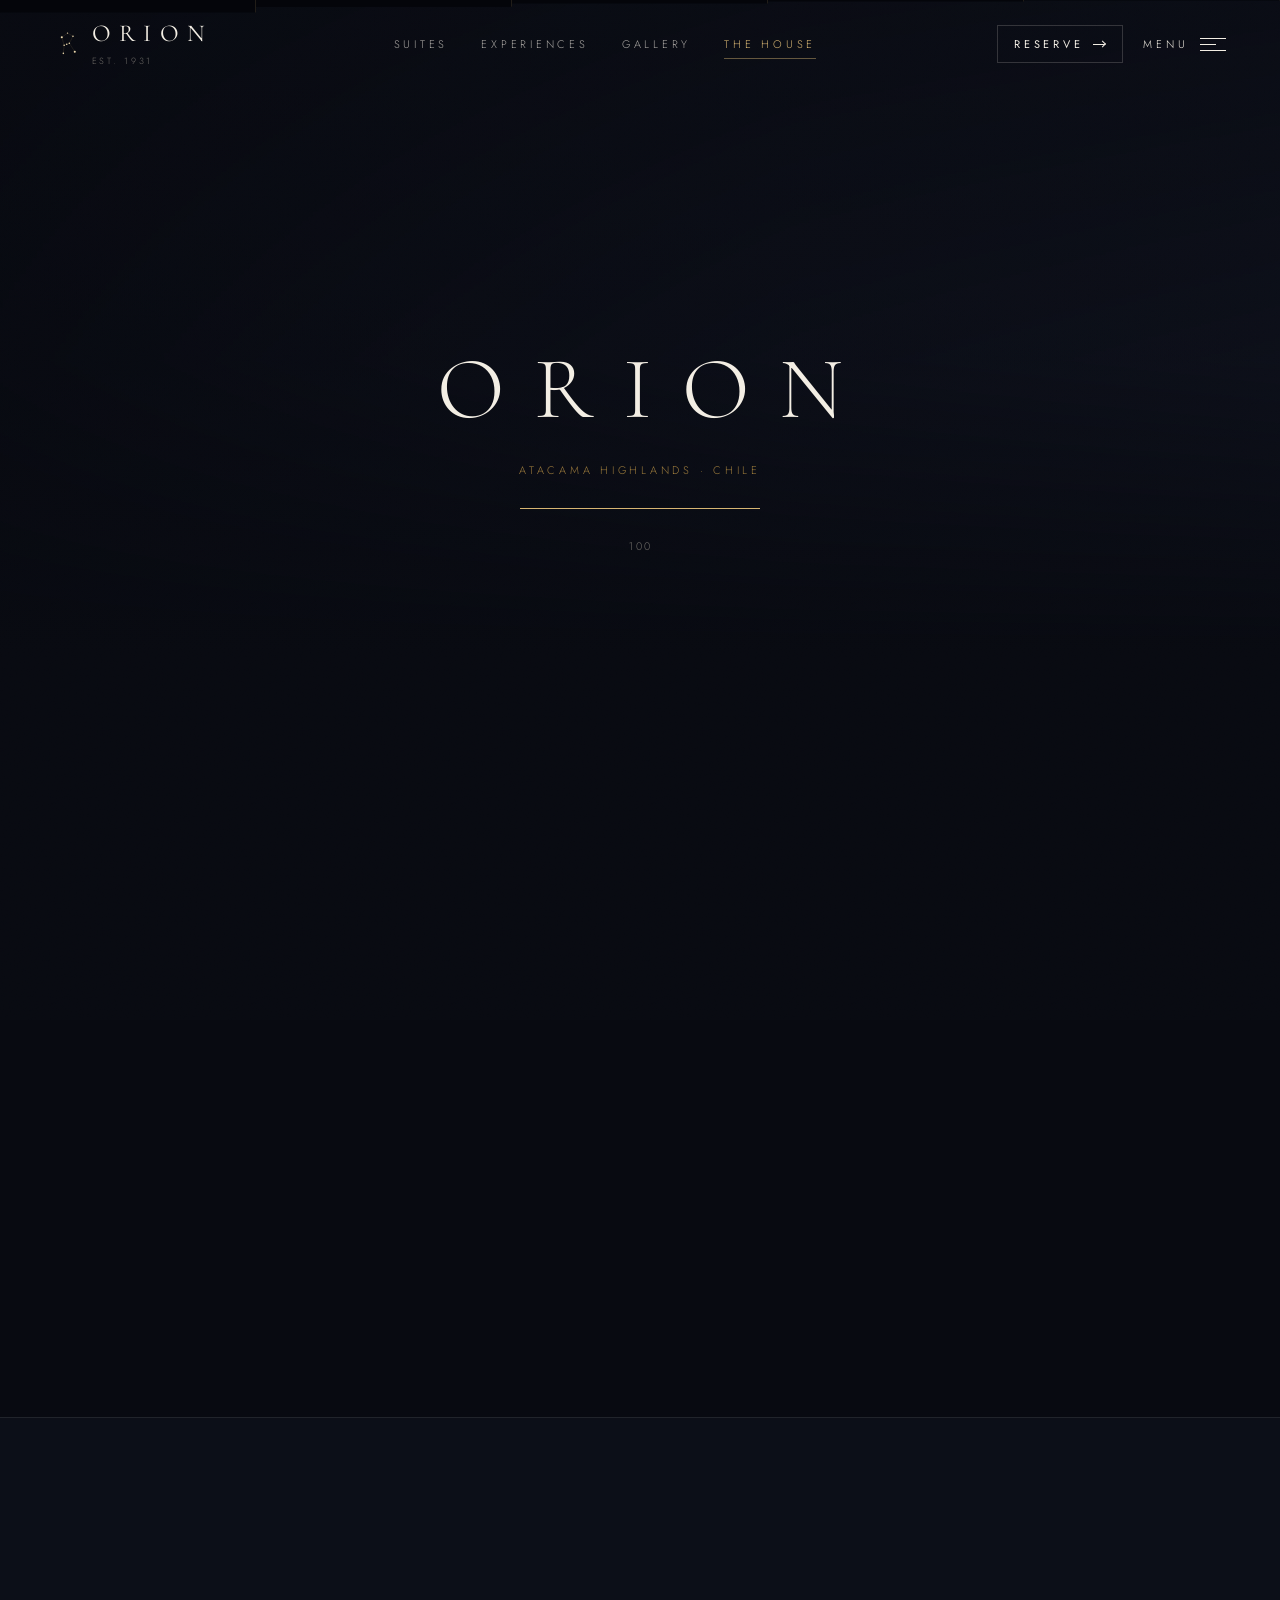
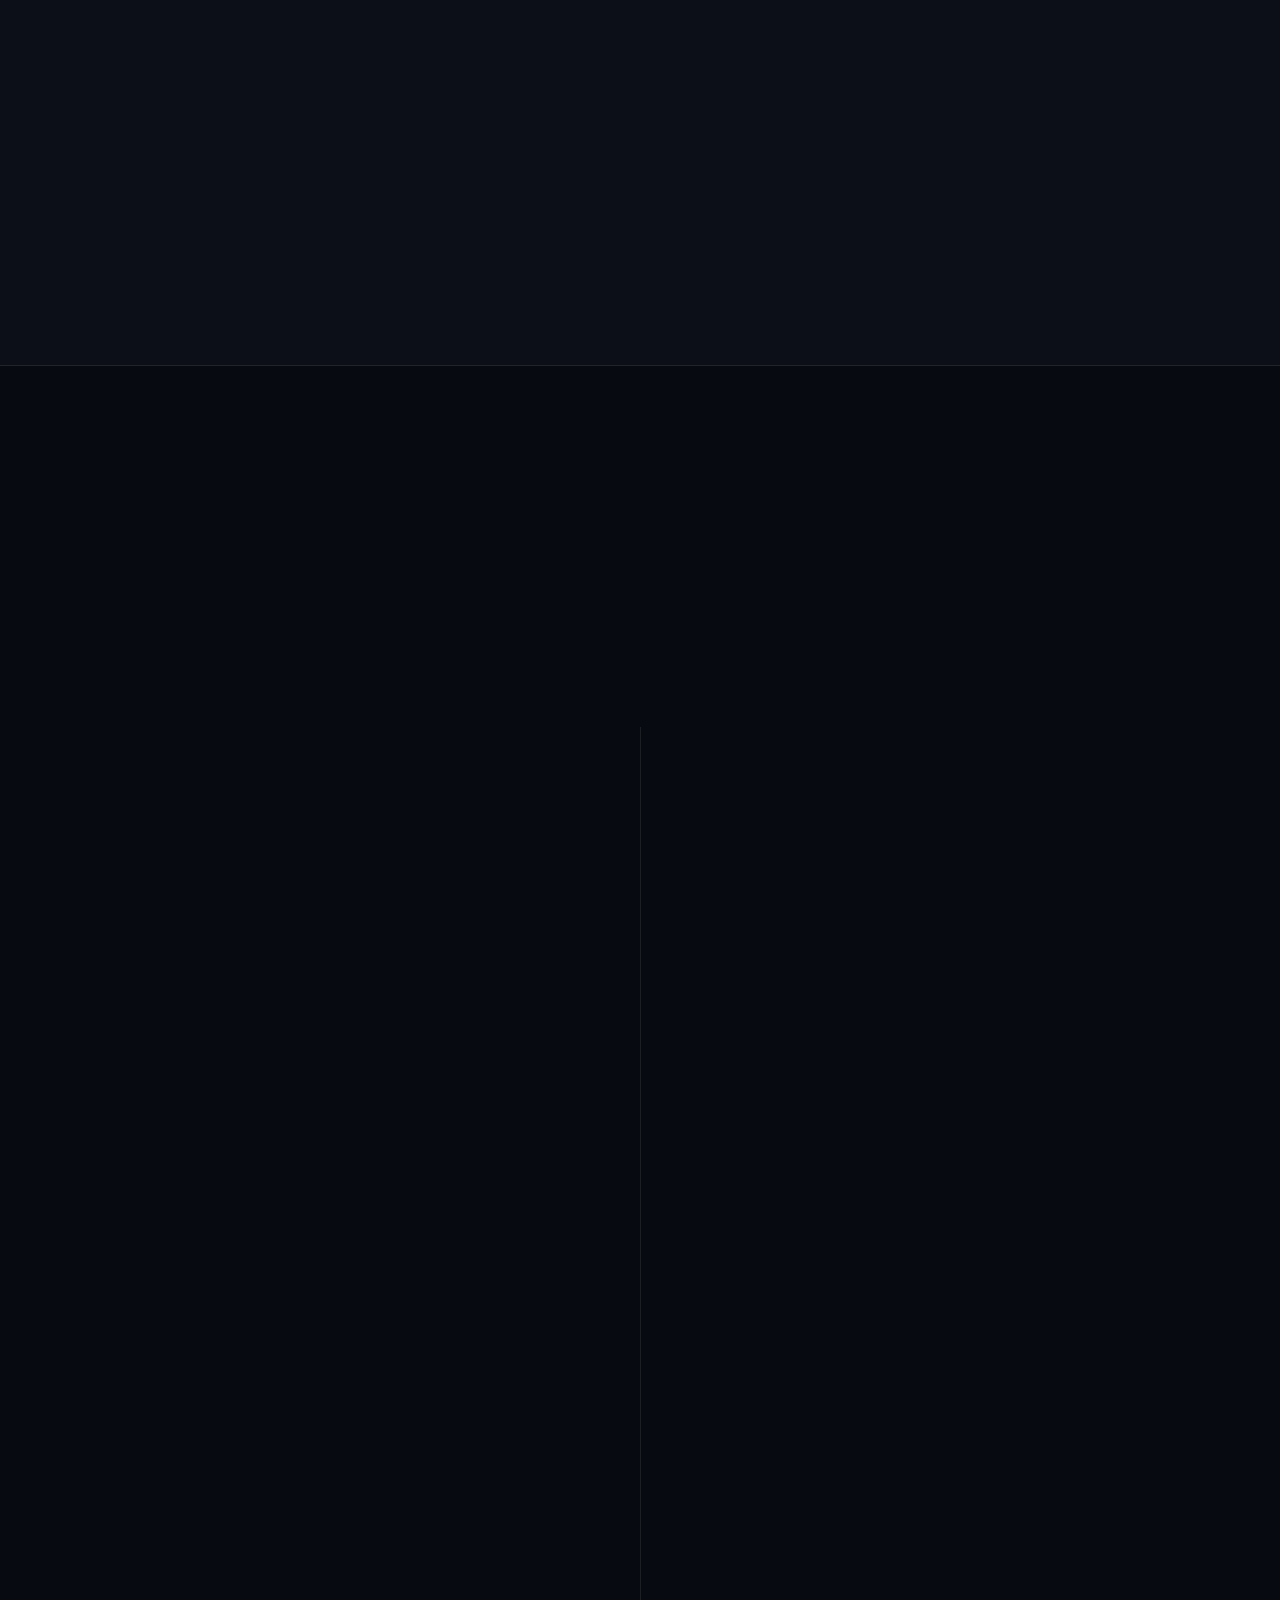
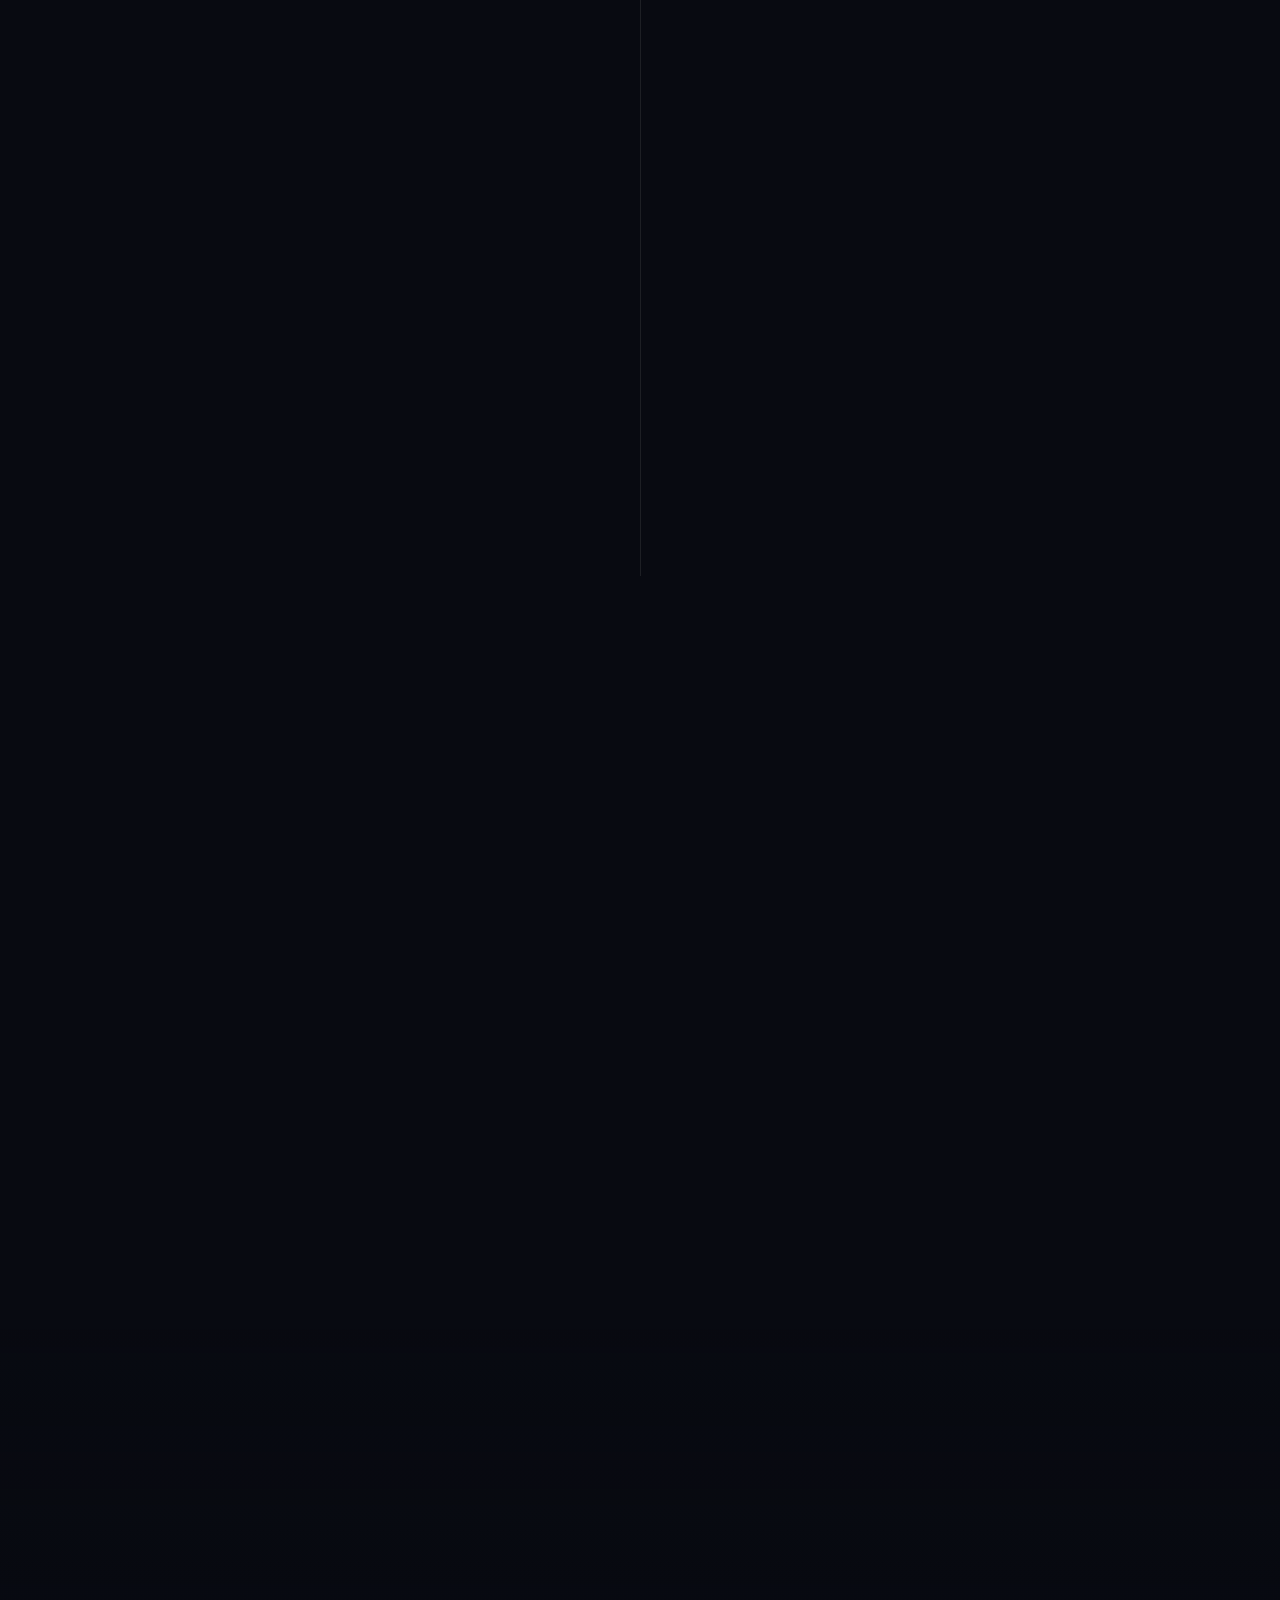
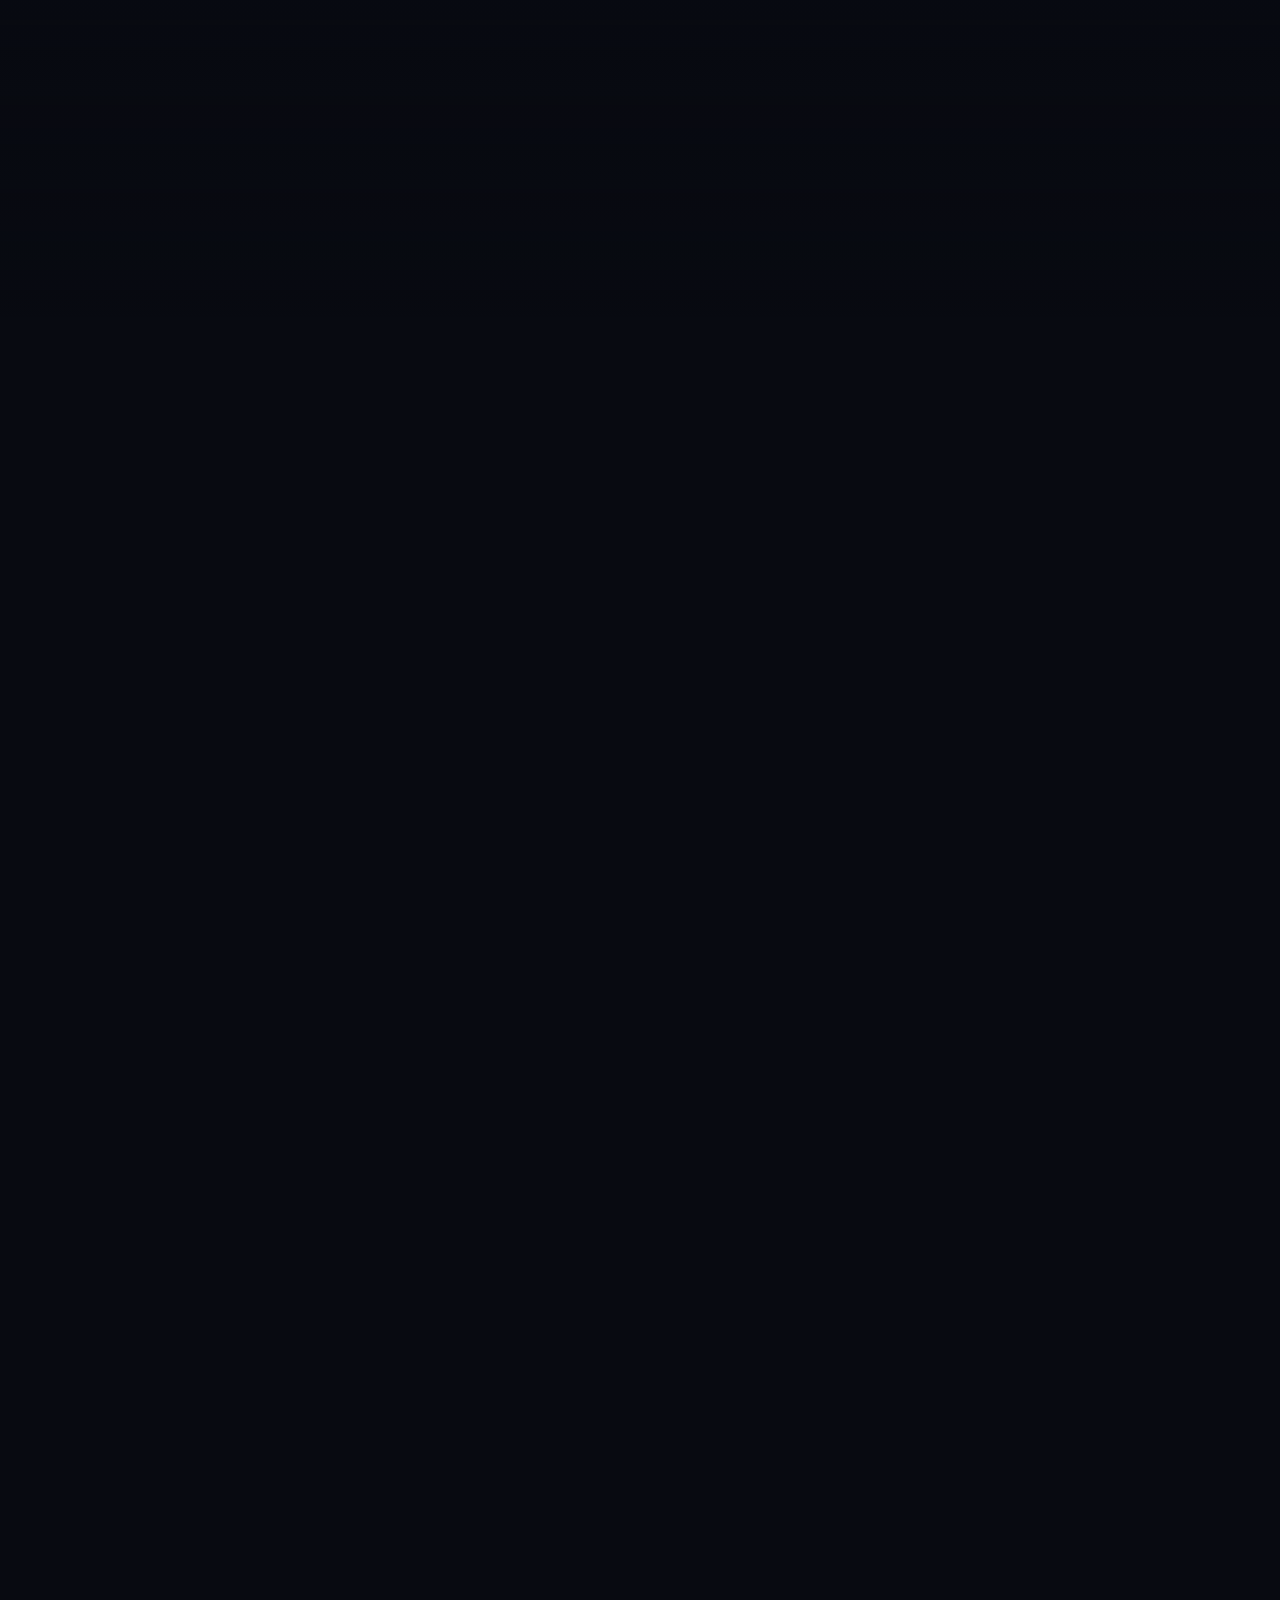
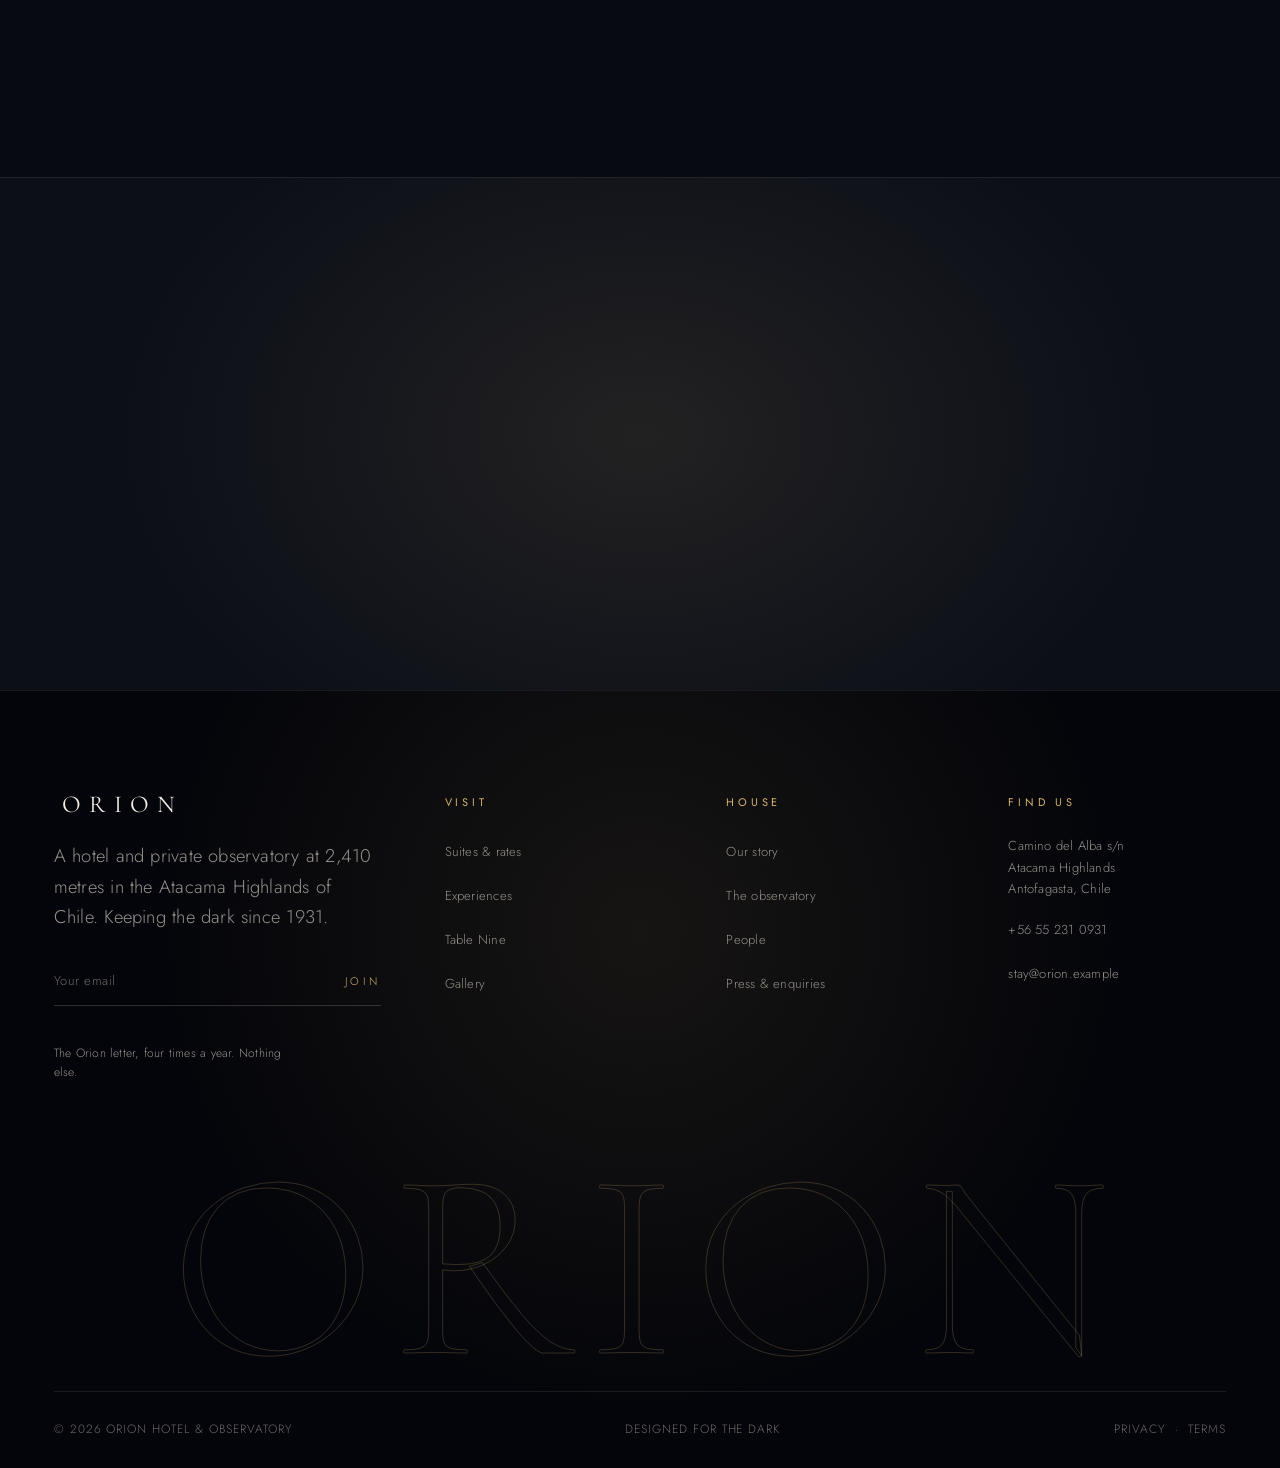
==== commit d30b383e: "Normalize line endings to LF and add .gitattributes Whitespace only: no content changes. The Netlify" ====
--- a/about.html
+++ b/about.html
@@ -1,439 +1,439 @@
-<!DOCTYPE html>
-<html lang="en" class="no-js">
-<head>
-<meta charset="utf-8">
-<meta name="viewport" content="width=device-width, initial-scale=1">
-<title>The House — ORION Hotel &amp; Private Observatory</title>
-<meta name="description" content="Ninety-five years on the same ridge: how a 1931 Atacama observatory became a forty-two suite hotel, and the three things it will not trade.">
-<meta name="theme-color" content="#04050a">
-<link rel="icon" href="assets/img/favicon.svg" type="image/svg+xml">
-<link rel="preconnect" href="https://fonts.googleapis.com">
-<link rel="preconnect" href="https://fonts.gstatic.com" crossorigin>
-<link rel="preconnect" href="https://images.unsplash.com" crossorigin>
-<link href="https://fonts.googleapis.com/css2?family=Cormorant+Garamond:ital,wght@0,300;0,400;0,500;1,300;1,400&family=Jost:wght@200;300;400;500&display=swap" rel="stylesheet">
-<link rel="stylesheet" href="assets/css/base.css">
-<link rel="stylesheet" href="assets/css/pages.css">
-<script>document.documentElement.className = document.documentElement.className.replace('no-js', 'js');</script>
-<noscript><style>.curtain{display:none!important}.cursor,.cursor-dot{display:none}</style></noscript>
-</head>
-<body>
-
-<a class="skip-link" href="#main">Skip to content</a>
-
-<!-- ===== curtain / preloader ===================================== -->
-<div class="curtain" aria-hidden="true">
-  <div class="curtain__panels">
-    <div class="curtain__panel"></div>
-    <div class="curtain__panel"></div>
-    <div class="curtain__panel"></div>
-    <div class="curtain__panel"></div>
-    <div class="curtain__panel"></div>
-  </div>
-  <div class="loader">
-    <div class="loader__mark">ORION</div>
-    <div class="loader__sub">Atacama Highlands &middot; Chile</div>
-    <div class="loader__bar"><div class="loader__fill"></div></div>
-    <div class="loader__count">000</div>
-  </div>
-</div>
-
-<div class="cursor" aria-hidden="true"></div>
-<div class="cursor-dot" aria-hidden="true"></div>
-<div class="grain" aria-hidden="true"></div>
-
-<!-- ===== nav ===================================================== -->
-<header class="nav">
-  <div class="nav__inner">
-    <a class="brand" href="index.html" aria-label="Orion — home">
-      <svg class="brand__glyph" viewBox="0 0 100 100" aria-hidden="true">
-        <line x1="30" y1="24" x2="52" y2="8"/><line x1="52" y1="8" x2="73" y2="20"/>
-        <line x1="30" y1="24" x2="39" y2="55"/><line x1="73" y1="20" x2="59" y2="47"/>
-        <line x1="39" y1="55" x2="49" y2="51"/><line x1="49" y1="51" x2="59" y2="47"/>
-        <line x1="39" y1="55" x2="36" y2="86"/><line x1="59" y1="47" x2="80" y2="80"/>
-        <circle cx="30" cy="24" r="4"/><circle cx="73" cy="20" r="3"/><circle cx="52" cy="8" r="2.4"/>
-        <circle cx="39" cy="55" r="3"/><circle cx="49" cy="51" r="3"/><circle cx="59" cy="47" r="3"/>
-        <circle cx="36" cy="86" r="3"/><circle cx="80" cy="80" r="4"/>
-      </svg>
-      <span>
-        <span class="brand__mark">ORION</span>
-        <span class="brand__sub">Est. 1931</span>
-      </span>
-    </a>
-
-    <nav class="nav__links" aria-label="Primary">
-      <a class="nav__link" href="suites.html">Suites</a>
-      <a class="nav__link" href="experiences.html">Experiences</a>
-      <a class="nav__link" href="gallery.html">Gallery</a>
-      <a class="nav__link" href="about.html">The House</a>
-    </nav>
-
-    <div class="nav__actions">
-      <a class="btn btn--sm nav__reserve" href="contact.html">Reserve<i class="btn__arrow"></i></a>
-      <button class="menu-btn" type="button" data-menu-toggle aria-expanded="false" aria-controls="orion-menu">
-        <span class="menu-btn__label">Menu</span>
-        <span class="menu-btn__bars" aria-hidden="true"><span></span><span></span><span></span></span>
-      </button>
-    </div>
-  </div>
-</header>
-
-<!-- ===== fullscreen menu ========================================= -->
-<div class="menu" id="orion-menu" data-menu aria-hidden="true">
-  <div class="menu__veil"></div>
-  <div class="menu__inner">
-    <nav class="menu__list" aria-label="Full site">
-      <div class="menu__item"><a class="menu__anchor" href="index.html"><span class="menu__num">01</span>Home</a></div>
-      <div class="menu__item"><a class="menu__anchor" href="suites.html"><span class="menu__num">02</span>Suites</a></div>
-      <div class="menu__item"><a class="menu__anchor" href="experiences.html"><span class="menu__num">03</span>Experiences</a></div>
-      <div class="menu__item"><a class="menu__anchor" href="gallery.html"><span class="menu__num">04</span>Gallery</a></div>
-      <div class="menu__item"><a class="menu__anchor" href="about.html"><span class="menu__num">05</span>The House</a></div>
-      <div class="menu__item"><a class="menu__anchor" href="contact.html"><span class="menu__num">06</span>Reserve</a></div>
-    </nav>
-
-    <div class="menu__aside">
-      <figure class="menu__card">
-        <img src="https://images.unsplash.com/photo-1571896349842-33c89424de2d?auto=format&amp;fit=crop&amp;w=900&amp;q=80" alt="The west terrace at Orion after sunset." loading="lazy">
-        <figcaption>The west terrace, blue hour</figcaption>
-      </figure>
-      <dl class="menu__meta">
-        <div>
-          <dt>Reservations</dt>
-          <dd><a href="tel:+56552310931">+56 55 231 0931</a></dd>
-        </div>
-        <div>
-          <dt>Address</dt>
-          <dd>Camino del Alba s/n, Atacama Highlands, Chile</dd>
-        </div>
-      </dl>
-    </div>
-
-    <div class="menu__foot">
-      <span>&copy; <span data-year>2026</span> Orion Hotel</span>
-      <div class="menu__social">
-        <a href="contact.html">Instagram</a>
-        <a href="contact.html">Journal</a>
-        <a href="contact.html">Press</a>
-      </div>
-    </div>
-  </div>
-</div>
-
-<main id="main">
-
-  <!-- ===== page hero ============================================= -->
-  <section class="phero">
-    <div class="phero__bg" data-parallax="70" data-parallax-scale="0.06">
-      <img src="https://images.unsplash.com/photo-1475274047050-1d0c0975c63e?auto=format&amp;fit=crop&amp;w=1800&amp;q=80" alt="The sky above the ridge, an hour after sunset.">
-    </div>
-    <div class="wrap phero__inner">
-      <nav class="crumbs" data-anim aria-label="Breadcrumb"><a href="index.html">Orion</a> <span>/</span> <span>The House</span></nav>
-      <h1 class="display phero__title">
-        <span class="line"><span>A hotel that grew</span></span>
-        <span class="line"><span>out of an <em class="italic gold">observatory.</em></span></span>
-      </h1>
-      <p class="phero__meta" data-anim>
-        <span>Founded 1931</span>
-        <span>Four rooms became forty-two</span>
-        <span>Family held, third generation</span>
-      </p>
-    </div>
-  </section>
-
-  <!-- ===== manifesto ============================================= -->
-  <section class="section">
-    <div class="wrap">
-      <div class="split-note">
-        <div class="stack">
-          <p class="eyebrow" data-reveal>Our story</p>
-          <h2 class="h3" data-reveal data-reveal-delay="80" style="max-width:20ch">
-            We are not a hotel with a telescope. We are a telescope that learned to make breakfast.
-          </h2>
-        </div>
-        <div data-reveal data-reveal-delay="140">
-          <p class="body-text dropcap">
-            Hélène Roux came to the Atacama in 1930 with a theodolite, a letter of credit and a
-            conviction that the driest place on earth would also be the clearest. She was right.
-            The plateau above the Camino del Alba holds a median seeing of six-tenths of an
-            arcsecond — a number that means nothing to most guests and everything to the ones
-            who ask.
-          </p>
-          <p class="body-text">
-            She built the dome first and the rooms second, and only because her assistants kept
-            falling asleep on the floor. Four rooms. A stove. A well that still supplies the
-            kitchen and the baths. When Hélène died in 1968 her daughter Ana inherited a
-            working observatory and an accidental inn, and made the decision the family has
-            been living inside ever since: <strong>keep both, and let neither ruin the
-            other.</strong>
-          </p>
-          <p class="body-text">
-            That is why there are no floodlights on the drive, why the pool is unlit after
-            eleven, why every exterior fixture is shielded and amber, and why the last
-            renovation took four years instead of one. It is an expensive way to run a hotel.
-            It is the only way to run this one.
-          </p>
-        </div>
-      </div>
-    </div>
-  </section>
-
-  <!-- ===== extruded wordmark ===================================== -->
-  <section class="section section--tight" style="background:var(--c-ink-2);border-block:1px solid var(--c-line-soft)">
-    <div class="wrap">
-      <div class="section-head section-head--center" style="margin-bottom:clamp(1rem,2vw,2rem)">
-        <p class="eyebrow eyebrow--center" data-reveal>Ninety-five years on the same ridge</p>
-      </div>
-      <div class="extrude" data-reveal="fade">
-        <div class="extrude__word" data-extrude aria-label="Orion">
-          <span class="extrude__char" aria-hidden="true">O</span>
-          <span class="extrude__char" aria-hidden="true">R</span>
-          <span class="extrude__char" aria-hidden="true">I</span>
-          <span class="extrude__char" aria-hidden="true">O</span>
-          <span class="extrude__char" aria-hidden="true">N</span>
-        </div>
-      </div>
-      <p class="body-text" data-reveal data-reveal-delay="160" style="text-align:center;margin-inline:auto">
-        Named for the only constellation Hélène could identify on the night she arrived.
-      </p>
-    </div>
-  </section>
-
-  <!-- ===== timeline ============================================== -->
-  <section class="section">
-    <div class="wrap wrap--mid">
-      <div class="section-head section-head--center">
-        <p class="eyebrow eyebrow--center" data-reveal>The record</p>
-        <h2 class="h2" data-reveal="lines">
-          <span class="line"><span>Ninety-five years,</span></span>
-          <span class="line"><span>abbreviated.</span></span>
-        </h2>
-      </div>
-
-      <div class="timeline">
-        <article class="timeline__row" data-reveal="z">
-          <span class="timeline__year">1931</span>
-          <h3>The dome</h3>
-          <p>Hélène Roux raises a nine-inch Zeiss refractor at 2,410 metres and builds four rooms beside it so her assistants need not descend at dawn.</p>
-        </article>
-        <article class="timeline__row" data-reveal="z">
-          <span class="timeline__year">1948</span>
-          <h3>The first paying guest</h3>
-          <p>A mining engineer asks to stay the night and leaves money on the table. The ledger from that week is still in the long room, under glass.</p>
-        </article>
-        <article class="timeline__row" data-reveal="z">
-          <span class="timeline__year">1972</span>
-          <h3>The well and the baths</h3>
-          <p>Ana Roux cuts three pools into the hillside and pipes them from the same spring that feeds the kitchen. The water arrives at 38 degrees and has never been heated.</p>
-        </article>
-        <article class="timeline__row" data-reveal="z">
-          <span class="timeline__year">2006</span>
-          <h3>Forty-two</h3>
-          <p>The east wing opens. Every window faces away from the valley road, and every exterior fixture in the house is replaced with a shielded amber fitting.</p>
-        </article>
-        <article class="timeline__row" data-reveal="z">
-          <span class="timeline__year">2019</span>
-          <h3>Table Nine</h3>
-          <p>The kitchen is rebuilt around twelve seats and a pass facing the pass. Two stars follow within four years, which surprised nobody here more than the chef.</p>
-        </article>
-        <article class="timeline__row" data-reveal="z">
-          <span class="timeline__year">2024</span>
-          <h3>Dark Sky Sanctuary</h3>
-          <p>The plateau is certified Bortle Class 1 — the darkest measurable category. The nearest artificial light of any consequence is 94 kilometres away.</p>
-        </article>
-      </div>
-    </div>
-  </section>
-
-  <!-- ===== values ================================================ -->
-  <section class="section section--flush-top">
-    <div class="wrap">
-      <div class="section-head section-head--split">
-        <div class="stack">
-          <p class="eyebrow" data-reveal>House rules</p>
-          <h2 class="h2" data-reveal="lines">
-            <span class="line"><span>Three things we</span></span>
-            <span class="line"><span>will not trade.</span></span>
-          </h2>
-        </div>
-        <div class="stack" data-reveal data-reveal-delay="140">
-          <p class="body-text">Everything else is negotiable, and usually is. These are not.</p>
-        </div>
-      </div>
-
-      <div class="grid-list" data-reveal="stagger" data-reveal-stagger="90">
-        <article class="grid-list__cell">
-          <span class="grid-list__num">01</span>
-          <h3 class="grid-list__title">The dark</h3>
-          <p>No uplighting, no lit signage, no illuminated pool after eleven. Every fitting outside is shielded and under 2200 K. If a fixture would put light above the horizontal, it does not get installed.</p>
-        </article>
-        <article class="grid-list__cell">
-          <span class="grid-list__num">02</span>
-          <h3 class="grid-list__title">The water</h3>
-          <p>One spring feeds the kitchen, the baths and the garden. It has never been supplemented and never will be, which is the real reason there are forty-two rooms and not ninety.</p>
-        </article>
-        <article class="grid-list__cell">
-          <span class="grid-list__num">03</span>
-          <h3 class="grid-list__title">The quiet</h3>
-          <p>No music in the public rooms, ever. No screens. From 23:00 the house drops to amber and the staff stop talking above a murmur. Guests find this alarming for one night and irreplaceable thereafter.</p>
-        </article>
-      </div>
-    </div>
-  </section>
-
-  <!-- ===== banner quote ========================================== -->
-  <section class="banner">
-    <div class="banner__bg" data-parallax="80">
-      <img src="https://images.unsplash.com/photo-1547234935-80c7145ec969?auto=format&amp;fit=crop&amp;w=1800&amp;q=80" alt="The desert west of the house, under low cloud." loading="lazy">
-    </div>
-    <div class="wrap banner__inner">
-      <p class="eyebrow eyebrow--center" data-reveal>Hélène Roux, 1954</p>
-      <blockquote class="quote__text" data-reveal data-reveal-delay="120" style="max-width:24ch">
-        Anyone can build a room. What is difficult, and what is worth money, is building a room that does not interrupt anything.
-      </blockquote>
-    </div>
-  </section>
-
-  <!-- ===== people ================================================ -->
-  <section class="section">
-    <div class="wrap">
-      <div class="section-head section-head--split">
-        <div class="stack">
-          <p class="eyebrow" data-reveal>Who is here</p>
-          <h2 class="h2" data-reveal="lines">
-            <span class="line"><span>Thirty-one people,</span></span>
-            <span class="line"><span>most of them local.</span></span>
-          </h2>
-        </div>
-        <div class="stack" data-reveal data-reveal-delay="140">
-          <p class="body-text">The average tenure at Orion is nine years. Two of the housekeeping team are the granddaughters of Hélène's original assistants.</p>
-        </div>
-      </div>
-
-      <div class="people" data-reveal="stagger" data-reveal-stagger="130">
-        <article class="person">
-          <div class="person__media">
-            <img src="https://images.unsplash.com/photo-1438761681033-6461ffad8d80?auto=format&amp;fit=crop&amp;w=800&amp;q=80" alt="Camila Roux, director." loading="lazy">
-          </div>
-          <div>
-            <h3 class="person__name">Camila Roux</h3>
-            <p class="person__role">Director &middot; third generation</p>
-            <p>Took the house over in 2016 having sworn for two decades that she never would. Answers the reservations line herself most mornings.</p>
-          </div>
-        </article>
-        <article class="person">
-          <div class="person__media">
-            <img src="https://images.unsplash.com/photo-1500648767791-00dcc994a43e?auto=format&amp;fit=crop&amp;w=800&amp;q=80" alt="Mateo Alfaro, head chef." loading="lazy">
-          </div>
-          <div>
-            <h3 class="person__name">Mateo Alfaro</h3>
-            <p class="person__role">Head chef &middot; Table Nine</p>
-            <p>Cooks against the altiplano growing calendar and refuses to write a menu more than twelve hours ahead. Twelve seats, one sitting, no substitutions.</p>
-          </div>
-        </article>
-        <article class="person">
-          <div class="person__media">
-            <img src="https://images.unsplash.com/photo-1472099645785-5658abf4ff4e?auto=format&amp;fit=crop&amp;w=800&amp;q=80" alt="Dr Tomás Vidal, resident astronomer." loading="lazy">
-          </div>
-          <div>
-            <h3 class="person__name">Dr Tomás Vidal</h3>
-            <p class="person__role">Resident astronomer</p>
-            <p>Nineteen years on the mountain. Will talk about the Orion Nebula for four hours if allowed, and knows exactly when to stop and let you look.</p>
-          </div>
-        </article>
-      </div>
-    </div>
-  </section>
-
-  <!-- ===== awards ================================================ -->
-  <section class="section section--tight">
-    <div class="wrap">
-      <div class="awards" data-reveal="stagger" data-reveal-stagger="80">
-        <div class="award"><i>&#9733; &#9733;</i><b>Michelin</b><span>Table Nine, 2023 &amp; 2025</span></div>
-        <div class="award"><i>&mdash;</i><b>Relais &amp; Ch&acirc;teaux</b><span>Member since 2011</span></div>
-        <div class="award"><i>&mdash;</i><b>Dark Sky Sanctuary</b><span>Certified 2024</span></div>
-        <div class="award"><i>&mdash;</i><b>Cond&eacute; Nast Gold List</b><span>2019, 2022, 2025</span></div>
-      </div>
-    </div>
-  </section>
-
-  <!-- ===== CTA =================================================== -->
-  <section class="cta">
-    <span class="cta__glow" aria-hidden="true"></span>
-    <div class="wrap cta__inner">
-      <p class="eyebrow eyebrow--center" data-reveal>Come and see</p>
-      <h2 class="h2 cta__title" data-reveal="lines">
-        <span class="line"><span>Ninety-five years is</span></span>
-        <span class="line"><span><em class="italic gold">a long introduction.</em></span></span>
-      </h2>
-      <div class="cta__actions" data-reveal data-reveal-delay="160">
-        <a class="btn btn--solid" href="contact.html">Reserve a suite<i class="btn__arrow"></i></a>
-        <a class="btn btn--ghost" href="suites.html">See the rooms<i class="btn__arrow"></i></a>
-      </div>
-    </div>
-  </section>
-
-</main>
-
-<!-- ===== footer ================================================== -->
-<footer class="footer">
-  <span class="footer__glow" aria-hidden="true"></span>
-  <div class="wrap">
-    <div class="footer__grid">
-      <div class="footer__intro">
-        <a class="brand" href="index.html" aria-label="Orion — home">
-          <span class="brand__mark">ORION</span>
-        </a>
-        <p>A hotel and private observatory at 2,410 metres in the Atacama Highlands of Chile. Keeping the dark since 1931.</p>
-        <form class="footer__signup" data-signup novalidate>
-          <label class="sr-only" for="footer-email">Email address</label>
-          <input id="footer-email" type="email" name="email" placeholder="Your email" autocomplete="email">
-          <button type="submit">Join</button>
-        </form>
-        <p class="footer__note">The Orion letter, four times a year. Nothing else.</p>
-      </div>
-
-      <div class="footer__col">
-        <h3>Visit</h3>
-        <ul>
-          <li><a href="suites.html">Suites &amp; rates</a></li>
-          <li><a href="experiences.html">Experiences</a></li>
-          <li><a href="experiences.html">Table Nine</a></li>
-          <li><a href="gallery.html">Gallery</a></li>
-        </ul>
-      </div>
-
-      <div class="footer__col">
-        <h3>House</h3>
-        <ul>
-          <li><a href="about.html">Our story</a></li>
-          <li><a href="about.html">The observatory</a></li>
-          <li><a href="about.html">People</a></li>
-          <li><a href="contact.html">Press &amp; enquiries</a></li>
-        </ul>
-      </div>
-
-      <div class="footer__col">
-        <h3>Find us</h3>
-        <ul>
-          <li><address>Camino del Alba s/n<br>Atacama Highlands<br>Antofagasta, Chile</address></li>
-          <li><a href="tel:+56552310931">+56 55 231 0931</a></li>
-          <li><a href="mailto:stay@orion.example">stay@orion.example</a></li>
-        </ul>
-      </div>
-    </div>
-  </div>
-
-  <div class="footer__wordmark" aria-hidden="true">ORION</div>
-
-  <div class="wrap">
-    <div class="footer__base">
-      <span>&copy; <span data-year>2026</span> Orion Hotel &amp; Observatory</span>
-      <span>Designed for the dark</span>
-      <span><a href="contact.html">Privacy</a> &nbsp;&middot;&nbsp; <a href="contact.html">Terms</a></span>
-    </div>
-  </div>
-</footer>
-
-<script src="assets/js/anime.iife.min.js"></script>
-<script src="assets/js/orion.js"></script>
-</body>
-</html>
+<!DOCTYPE html>
+<html lang="en" class="no-js">
+<head>
+<meta charset="utf-8">
+<meta name="viewport" content="width=device-width, initial-scale=1">
+<title>The House — ORION Hotel &amp; Private Observatory</title>
+<meta name="description" content="Ninety-five years on the same ridge: how a 1931 Atacama observatory became a forty-two suite hotel, and the three things it will not trade.">
+<meta name="theme-color" content="#04050a">
+<link rel="icon" href="assets/img/favicon.svg" type="image/svg+xml">
+<link rel="preconnect" href="https://fonts.googleapis.com">
+<link rel="preconnect" href="https://fonts.gstatic.com" crossorigin>
+<link rel="preconnect" href="https://images.unsplash.com" crossorigin>
+<link href="https://fonts.googleapis.com/css2?family=Cormorant+Garamond:ital,wght@0,300;0,400;0,500;1,300;1,400&family=Jost:wght@200;300;400;500&display=swap" rel="stylesheet">
+<link rel="stylesheet" href="assets/css/base.css">
+<link rel="stylesheet" href="assets/css/pages.css">
+<script>document.documentElement.className = document.documentElement.className.replace('no-js', 'js');</script>
+<noscript><style>.curtain{display:none!important}.cursor,.cursor-dot{display:none}</style></noscript>
+</head>
+<body>
+
+<a class="skip-link" href="#main">Skip to content</a>
+
+<!-- ===== curtain / preloader ===================================== -->
+<div class="curtain" aria-hidden="true">
+  <div class="curtain__panels">
+    <div class="curtain__panel"></div>
+    <div class="curtain__panel"></div>
+    <div class="curtain__panel"></div>
+    <div class="curtain__panel"></div>
+    <div class="curtain__panel"></div>
+  </div>
+  <div class="loader">
+    <div class="loader__mark">ORION</div>
+    <div class="loader__sub">Atacama Highlands &middot; Chile</div>
+    <div class="loader__bar"><div class="loader__fill"></div></div>
+    <div class="loader__count">000</div>
+  </div>
+</div>
+
+<div class="cursor" aria-hidden="true"></div>
+<div class="cursor-dot" aria-hidden="true"></div>
+<div class="grain" aria-hidden="true"></div>
+
+<!-- ===== nav ===================================================== -->
+<header class="nav">
+  <div class="nav__inner">
+    <a class="brand" href="index.html" aria-label="Orion — home">
+      <svg class="brand__glyph" viewBox="0 0 100 100" aria-hidden="true">
+        <line x1="30" y1="24" x2="52" y2="8"/><line x1="52" y1="8" x2="73" y2="20"/>
+        <line x1="30" y1="24" x2="39" y2="55"/><line x1="73" y1="20" x2="59" y2="47"/>
+        <line x1="39" y1="55" x2="49" y2="51"/><line x1="49" y1="51" x2="59" y2="47"/>
+        <line x1="39" y1="55" x2="36" y2="86"/><line x1="59" y1="47" x2="80" y2="80"/>
+        <circle cx="30" cy="24" r="4"/><circle cx="73" cy="20" r="3"/><circle cx="52" cy="8" r="2.4"/>
+        <circle cx="39" cy="55" r="3"/><circle cx="49" cy="51" r="3"/><circle cx="59" cy="47" r="3"/>
+        <circle cx="36" cy="86" r="3"/><circle cx="80" cy="80" r="4"/>
+      </svg>
+      <span>
+        <span class="brand__mark">ORION</span>
+        <span class="brand__sub">Est. 1931</span>
+      </span>
+    </a>
+
+    <nav class="nav__links" aria-label="Primary">
+      <a class="nav__link" href="suites.html">Suites</a>
+      <a class="nav__link" href="experiences.html">Experiences</a>
+      <a class="nav__link" href="gallery.html">Gallery</a>
+      <a class="nav__link" href="about.html">The House</a>
+    </nav>
+
+    <div class="nav__actions">
+      <a class="btn btn--sm nav__reserve" href="contact.html">Reserve<i class="btn__arrow"></i></a>
+      <button class="menu-btn" type="button" data-menu-toggle aria-expanded="false" aria-controls="orion-menu">
+        <span class="menu-btn__label">Menu</span>
+        <span class="menu-btn__bars" aria-hidden="true"><span></span><span></span><span></span></span>
+      </button>
+    </div>
+  </div>
+</header>
+
+<!-- ===== fullscreen menu ========================================= -->
+<div class="menu" id="orion-menu" data-menu aria-hidden="true">
+  <div class="menu__veil"></div>
+  <div class="menu__inner">
+    <nav class="menu__list" aria-label="Full site">
+      <div class="menu__item"><a class="menu__anchor" href="index.html"><span class="menu__num">01</span>Home</a></div>
+      <div class="menu__item"><a class="menu__anchor" href="suites.html"><span class="menu__num">02</span>Suites</a></div>
+      <div class="menu__item"><a class="menu__anchor" href="experiences.html"><span class="menu__num">03</span>Experiences</a></div>
+      <div class="menu__item"><a class="menu__anchor" href="gallery.html"><span class="menu__num">04</span>Gallery</a></div>
+      <div class="menu__item"><a class="menu__anchor" href="about.html"><span class="menu__num">05</span>The House</a></div>
+      <div class="menu__item"><a class="menu__anchor" href="contact.html"><span class="menu__num">06</span>Reserve</a></div>
+    </nav>
+
+    <div class="menu__aside">
+      <figure class="menu__card">
+        <img src="https://images.unsplash.com/photo-1571896349842-33c89424de2d?auto=format&amp;fit=crop&amp;w=900&amp;q=80" alt="The west terrace at Orion after sunset." loading="lazy">
+        <figcaption>The west terrace, blue hour</figcaption>
+      </figure>
+      <dl class="menu__meta">
+        <div>
+          <dt>Reservations</dt>
+          <dd><a href="tel:+56552310931">+56 55 231 0931</a></dd>
+        </div>
+        <div>
+          <dt>Address</dt>
+          <dd>Camino del Alba s/n, Atacama Highlands, Chile</dd>
+        </div>
+      </dl>
+    </div>
+
+    <div class="menu__foot">
+      <span>&copy; <span data-year>2026</span> Orion Hotel</span>
+      <div class="menu__social">
+        <a href="contact.html">Instagram</a>
+        <a href="contact.html">Journal</a>
+        <a href="contact.html">Press</a>
+      </div>
+    </div>
+  </div>
+</div>
+
+<main id="main">
+
+  <!-- ===== page hero ============================================= -->
+  <section class="phero">
+    <div class="phero__bg" data-parallax="70" data-parallax-scale="0.06">
+      <img src="https://images.unsplash.com/photo-1475274047050-1d0c0975c63e?auto=format&amp;fit=crop&amp;w=1800&amp;q=80" alt="The sky above the ridge, an hour after sunset.">
+    </div>
+    <div class="wrap phero__inner">
+      <nav class="crumbs" data-anim aria-label="Breadcrumb"><a href="index.html">Orion</a> <span>/</span> <span>The House</span></nav>
+      <h1 class="display phero__title">
+        <span class="line"><span>A hotel that grew</span></span>
+        <span class="line"><span>out of an <em class="italic gold">observatory.</em></span></span>
+      </h1>
+      <p class="phero__meta" data-anim>
+        <span>Founded 1931</span>
+        <span>Four rooms became forty-two</span>
+        <span>Family held, third generation</span>
+      </p>
+    </div>
+  </section>
+
+  <!-- ===== manifesto ============================================= -->
+  <section class="section">
+    <div class="wrap">
+      <div class="split-note">
+        <div class="stack">
+          <p class="eyebrow" data-reveal>Our story</p>
+          <h2 class="h3" data-reveal data-reveal-delay="80" style="max-width:20ch">
+            We are not a hotel with a telescope. We are a telescope that learned to make breakfast.
+          </h2>
+        </div>
+        <div data-reveal data-reveal-delay="140">
+          <p class="body-text dropcap">
+            Hélène Roux came to the Atacama in 1930 with a theodolite, a letter of credit and a
+            conviction that the driest place on earth would also be the clearest. She was right.
+            The plateau above the Camino del Alba holds a median seeing of six-tenths of an
+            arcsecond — a number that means nothing to most guests and everything to the ones
+            who ask.
+          </p>
+          <p class="body-text">
+            She built the dome first and the rooms second, and only because her assistants kept
+            falling asleep on the floor. Four rooms. A stove. A well that still supplies the
+            kitchen and the baths. When Hélène died in 1968 her daughter Ana inherited a
+            working observatory and an accidental inn, and made the decision the family has
+            been living inside ever since: <strong>keep both, and let neither ruin the
+            other.</strong>
+          </p>
+          <p class="body-text">
+            That is why there are no floodlights on the drive, why the pool is unlit after
+            eleven, why every exterior fixture is shielded and amber, and why the last
+            renovation took four years instead of one. It is an expensive way to run a hotel.
+            It is the only way to run this one.
+          </p>
+        </div>
+      </div>
+    </div>
+  </section>
+
+  <!-- ===== extruded wordmark ===================================== -->
+  <section class="section section--tight" style="background:var(--c-ink-2);border-block:1px solid var(--c-line-soft)">
+    <div class="wrap">
+      <div class="section-head section-head--center" style="margin-bottom:clamp(1rem,2vw,2rem)">
+        <p class="eyebrow eyebrow--center" data-reveal>Ninety-five years on the same ridge</p>
+      </div>
+      <div class="extrude" data-reveal="fade">
+        <div class="extrude__word" data-extrude aria-label="Orion">
+          <span class="extrude__char" aria-hidden="true">O</span>
+          <span class="extrude__char" aria-hidden="true">R</span>
+          <span class="extrude__char" aria-hidden="true">I</span>
+          <span class="extrude__char" aria-hidden="true">O</span>
+          <span class="extrude__char" aria-hidden="true">N</span>
+        </div>
+      </div>
+      <p class="body-text" data-reveal data-reveal-delay="160" style="text-align:center;margin-inline:auto">
+        Named for the only constellation Hélène could identify on the night she arrived.
+      </p>
+    </div>
+  </section>
+
+  <!-- ===== timeline ============================================== -->
+  <section class="section">
+    <div class="wrap wrap--mid">
+      <div class="section-head section-head--center">
+        <p class="eyebrow eyebrow--center" data-reveal>The record</p>
+        <h2 class="h2" data-reveal="lines">
+          <span class="line"><span>Ninety-five years,</span></span>
+          <span class="line"><span>abbreviated.</span></span>
+        </h2>
+      </div>
+
+      <div class="timeline">
+        <article class="timeline__row" data-reveal="z">
+          <span class="timeline__year">1931</span>
+          <h3>The dome</h3>
+          <p>Hélène Roux raises a nine-inch Zeiss refractor at 2,410 metres and builds four rooms beside it so her assistants need not descend at dawn.</p>
+        </article>
+        <article class="timeline__row" data-reveal="z">
+          <span class="timeline__year">1948</span>
+          <h3>The first paying guest</h3>
+          <p>A mining engineer asks to stay the night and leaves money on the table. The ledger from that week is still in the long room, under glass.</p>
+        </article>
+        <article class="timeline__row" data-reveal="z">
+          <span class="timeline__year">1972</span>
+          <h3>The well and the baths</h3>
+          <p>Ana Roux cuts three pools into the hillside and pipes them from the same spring that feeds the kitchen. The water arrives at 38 degrees and has never been heated.</p>
+        </article>
+        <article class="timeline__row" data-reveal="z">
+          <span class="timeline__year">2006</span>
+          <h3>Forty-two</h3>
+          <p>The east wing opens. Every window faces away from the valley road, and every exterior fixture in the house is replaced with a shielded amber fitting.</p>
+        </article>
+        <article class="timeline__row" data-reveal="z">
+          <span class="timeline__year">2019</span>
+          <h3>Table Nine</h3>
+          <p>The kitchen is rebuilt around twelve seats and a pass facing the pass. Two stars follow within four years, which surprised nobody here more than the chef.</p>
+        </article>
+        <article class="timeline__row" data-reveal="z">
+          <span class="timeline__year">2024</span>
+          <h3>Dark Sky Sanctuary</h3>
+          <p>The plateau is certified Bortle Class 1 — the darkest measurable category. The nearest artificial light of any consequence is 94 kilometres away.</p>
+        </article>
+      </div>
+    </div>
+  </section>
+
+  <!-- ===== values ================================================ -->
+  <section class="section section--flush-top">
+    <div class="wrap">
+      <div class="section-head section-head--split">
+        <div class="stack">
+          <p class="eyebrow" data-reveal>House rules</p>
+          <h2 class="h2" data-reveal="lines">
+            <span class="line"><span>Three things we</span></span>
+            <span class="line"><span>will not trade.</span></span>
+          </h2>
+        </div>
+        <div class="stack" data-reveal data-reveal-delay="140">
+          <p class="body-text">Everything else is negotiable, and usually is. These are not.</p>
+        </div>
+      </div>
+
+      <div class="grid-list" data-reveal="stagger" data-reveal-stagger="90">
+        <article class="grid-list__cell">
+          <span class="grid-list__num">01</span>
+          <h3 class="grid-list__title">The dark</h3>
+          <p>No uplighting, no lit signage, no illuminated pool after eleven. Every fitting outside is shielded and under 2200 K. If a fixture would put light above the horizontal, it does not get installed.</p>
+        </article>
+        <article class="grid-list__cell">
+          <span class="grid-list__num">02</span>
+          <h3 class="grid-list__title">The water</h3>
+          <p>One spring feeds the kitchen, the baths and the garden. It has never been supplemented and never will be, which is the real reason there are forty-two rooms and not ninety.</p>
+        </article>
+        <article class="grid-list__cell">
+          <span class="grid-list__num">03</span>
+          <h3 class="grid-list__title">The quiet</h3>
+          <p>No music in the public rooms, ever. No screens. From 23:00 the house drops to amber and the staff stop talking above a murmur. Guests find this alarming for one night and irreplaceable thereafter.</p>
+        </article>
+      </div>
+    </div>
+  </section>
+
+  <!-- ===== banner quote ========================================== -->
+  <section class="banner">
+    <div class="banner__bg" data-parallax="80">
+      <img src="https://images.unsplash.com/photo-1547234935-80c7145ec969?auto=format&amp;fit=crop&amp;w=1800&amp;q=80" alt="The desert west of the house, under low cloud." loading="lazy">
+    </div>
+    <div class="wrap banner__inner">
+      <p class="eyebrow eyebrow--center" data-reveal>Hélène Roux, 1954</p>
+      <blockquote class="quote__text" data-reveal data-reveal-delay="120" style="max-width:24ch">
+        Anyone can build a room. What is difficult, and what is worth money, is building a room that does not interrupt anything.
+      </blockquote>
+    </div>
+  </section>
+
+  <!-- ===== people ================================================ -->
+  <section class="section">
+    <div class="wrap">
+      <div class="section-head section-head--split">
+        <div class="stack">
+          <p class="eyebrow" data-reveal>Who is here</p>
+          <h2 class="h2" data-reveal="lines">
+            <span class="line"><span>Thirty-one people,</span></span>
+            <span class="line"><span>most of them local.</span></span>
+          </h2>
+        </div>
+        <div class="stack" data-reveal data-reveal-delay="140">
+          <p class="body-text">The average tenure at Orion is nine years. Two of the housekeeping team are the granddaughters of Hélène's original assistants.</p>
+        </div>
+      </div>
+
+      <div class="people" data-reveal="stagger" data-reveal-stagger="130">
+        <article class="person">
+          <div class="person__media">
+            <img src="https://images.unsplash.com/photo-1438761681033-6461ffad8d80?auto=format&amp;fit=crop&amp;w=800&amp;q=80" alt="Camila Roux, director." loading="lazy">
+          </div>
+          <div>
+            <h3 class="person__name">Camila Roux</h3>
+            <p class="person__role">Director &middot; third generation</p>
+            <p>Took the house over in 2016 having sworn for two decades that she never would. Answers the reservations line herself most mornings.</p>
+          </div>
+        </article>
+        <article class="person">
+          <div class="person__media">
+            <img src="https://images.unsplash.com/photo-1500648767791-00dcc994a43e?auto=format&amp;fit=crop&amp;w=800&amp;q=80" alt="Mateo Alfaro, head chef." loading="lazy">
+          </div>
+          <div>
+            <h3 class="person__name">Mateo Alfaro</h3>
+            <p class="person__role">Head chef &middot; Table Nine</p>
+            <p>Cooks against the altiplano growing calendar and refuses to write a menu more than twelve hours ahead. Twelve seats, one sitting, no substitutions.</p>
+          </div>
+        </article>
+        <article class="person">
+          <div class="person__media">
+            <img src="https://images.unsplash.com/photo-1472099645785-5658abf4ff4e?auto=format&amp;fit=crop&amp;w=800&amp;q=80" alt="Dr Tomás Vidal, resident astronomer." loading="lazy">
+          </div>
+          <div>
+            <h3 class="person__name">Dr Tomás Vidal</h3>
+            <p class="person__role">Resident astronomer</p>
+            <p>Nineteen years on the mountain. Will talk about the Orion Nebula for four hours if allowed, and knows exactly when to stop and let you look.</p>
+          </div>
+        </article>
+      </div>
+    </div>
+  </section>
+
+  <!-- ===== awards ================================================ -->
+  <section class="section section--tight">
+    <div class="wrap">
+      <div class="awards" data-reveal="stagger" data-reveal-stagger="80">
+        <div class="award"><i>&#9733; &#9733;</i><b>Michelin</b><span>Table Nine, 2023 &amp; 2025</span></div>
+        <div class="award"><i>&mdash;</i><b>Relais &amp; Ch&acirc;teaux</b><span>Member since 2011</span></div>
+        <div class="award"><i>&mdash;</i><b>Dark Sky Sanctuary</b><span>Certified 2024</span></div>
+        <div class="award"><i>&mdash;</i><b>Cond&eacute; Nast Gold List</b><span>2019, 2022, 2025</span></div>
+      </div>
+    </div>
+  </section>
+
+  <!-- ===== CTA =================================================== -->
+  <section class="cta">
+    <span class="cta__glow" aria-hidden="true"></span>
+    <div class="wrap cta__inner">
+      <p class="eyebrow eyebrow--center" data-reveal>Come and see</p>
+      <h2 class="h2 cta__title" data-reveal="lines">
+        <span class="line"><span>Ninety-five years is</span></span>
+        <span class="line"><span><em class="italic gold">a long introduction.</em></span></span>
+      </h2>
+      <div class="cta__actions" data-reveal data-reveal-delay="160">
+        <a class="btn btn--solid" href="contact.html">Reserve a suite<i class="btn__arrow"></i></a>
+        <a class="btn btn--ghost" href="suites.html">See the rooms<i class="btn__arrow"></i></a>
+      </div>
+    </div>
+  </section>
+
+</main>
+
+<!-- ===== footer ================================================== -->
+<footer class="footer">
+  <span class="footer__glow" aria-hidden="true"></span>
+  <div class="wrap">
+    <div class="footer__grid">
+      <div class="footer__intro">
+        <a class="brand" href="index.html" aria-label="Orion — home">
+          <span class="brand__mark">ORION</span>
+        </a>
+        <p>A hotel and private observatory at 2,410 metres in the Atacama Highlands of Chile. Keeping the dark since 1931.</p>
+        <form class="footer__signup" data-signup novalidate>
+          <label class="sr-only" for="footer-email">Email address</label>
+          <input id="footer-email" type="email" name="email" placeholder="Your email" autocomplete="email">
+          <button type="submit">Join</button>
+        </form>
+        <p class="footer__note">The Orion letter, four times a year. Nothing else.</p>
+      </div>
+
+      <div class="footer__col">
+        <h3>Visit</h3>
+        <ul>
+          <li><a href="suites.html">Suites &amp; rates</a></li>
+          <li><a href="experiences.html">Experiences</a></li>
+          <li><a href="experiences.html">Table Nine</a></li>
+          <li><a href="gallery.html">Gallery</a></li>
+        </ul>
+      </div>
+
+      <div class="footer__col">
+        <h3>House</h3>
+        <ul>
+          <li><a href="about.html">Our story</a></li>
+          <li><a href="about.html">The observatory</a></li>
+          <li><a href="about.html">People</a></li>
+          <li><a href="contact.html">Press &amp; enquiries</a></li>
+        </ul>
+      </div>
+
+      <div class="footer__col">
+        <h3>Find us</h3>
+        <ul>
+          <li><address>Camino del Alba s/n<br>Atacama Highlands<br>Antofagasta, Chile</address></li>
+          <li><a href="tel:+56552310931">+56 55 231 0931</a></li>
+          <li><a href="mailto:stay@orion.example">stay@orion.example</a></li>
+        </ul>
+      </div>
+    </div>
+  </div>
+
+  <div class="footer__wordmark" aria-hidden="true">ORION</div>
+
+  <div class="wrap">
+    <div class="footer__base">
+      <span>&copy; <span data-year>2026</span> Orion Hotel &amp; Observatory</span>
+      <span>Designed for the dark</span>
+      <span><a href="contact.html">Privacy</a> &nbsp;&middot;&nbsp; <a href="contact.html">Terms</a></span>
+    </div>
+  </div>
+</footer>
+
+<script src="assets/js/anime.iife.min.js"></script>
+<script src="assets/js/orion.js"></script>
+</body>
+</html>
--- a/assets/css/pages.css
+++ b/assets/css/pages.css
@@ -1,1363 +1,1363 @@
-/* ==========================================================================
-   ORION — pages.css
-   Section-level components: the constellation hero, tilt cards, suite rows,
-   the 3D carousel, timeline, stats, gallery, forms.
-   ========================================================================== */
-
-/* --------------------------------------------------------------------------
-   1. HOME HERO — the Orion field
-   -------------------------------------------------------------------------- */
-.hero {
-  position: relative;
-  min-height: 100svh;
-  min-height: 100vh;
-  display: grid;
-  align-items: center;
-  overflow: hidden;
-  isolation: isolate;
-  background: var(--c-void);
-}
-
-/* --- the 3D star field --------------------------------------------------- */
-/* Named .sky, not .field — the reservation form owns .field. */
-.sky {
-  position: absolute;
-  inset: 0;
-  z-index: 0;
-  perspective: 900px;
-  perspective-origin: 50% 46%;
-  transform-style: preserve-3d;
-  pointer-events: none;
-}
-.sky__tilt {
-  position: absolute;
-  inset: 0;
-  transform-style: preserve-3d;
-  will-change: transform;
-}
-.sky__depth {
-  position: absolute;
-  inset: -18%;
-  transform-style: preserve-3d;
-  will-change: transform;
-}
-.star {
-  position: absolute;
-  width: 2px; height: 2px;
-  border-radius: 50%;
-  background: var(--c-ivory);
-  animation: twinkle var(--tw, 4s) ease-in-out infinite alternate;
-}
-@keyframes twinkle {
-  from { opacity: var(--o1, 0.18); transform: scale(0.7); }
-  to   { opacity: var(--o2, 0.85); transform: scale(1.15); }
-}
-
-/* Nebula washes so the void has weather */
-.sky__nebula {
-  position: absolute;
-  border-radius: 50%;
-  filter: blur(60px);
-  will-change: transform;
-}
-.sky__nebula--a {
-  left: -10%; top: -14%;
-  width: 62vw; height: 62vw;
-  background: radial-gradient(circle, rgba(60, 84, 158, 0.30), transparent 66%);
-}
-.sky__nebula--b {
-  right: -16%; bottom: -22%;
-  width: 70vw; height: 70vw;
-  background: radial-gradient(circle, rgba(214, 180, 114, 0.16), transparent 64%);
-}
-.sky__nebula--c {
-  left: 42%; top: 34%;
-  width: 34vw; height: 34vw;
-  background: radial-gradient(circle, rgba(150, 76, 132, 0.16), transparent 68%);
-}
-
-/* --- the constellation --------------------------------------------------- */
-.constellation {
-  position: absolute;
-  right: clamp(-6%, -2vw, 2%);
-  top: 50%;
-  width: clamp(320px, 44vw, 720px);
-  aspect-ratio: 0.86;
-  transform: translate3d(0, -50%, -140px);
-  transform-style: preserve-3d;
-  will-change: transform;
-  opacity: 0.95;
-}
-@media (max-width: 900px) {
-  .constellation {
-    right: auto; left: 50%;
-    top: 26%;
-    width: min(78vw, 420px);
-    transform: translate3d(-50%, -50%, -140px);
-    opacity: 0.5;
-  }
-}
-.constellation svg { width: 100%; height: 100%; overflow: visible; }
-
-.constellation__line {
-  fill: none;
-  stroke: rgba(214, 180, 114, 0.55);
-  stroke-width: 0.28;
-  stroke-linecap: round;
-}
-.constellation__line--faint { stroke: rgba(214, 180, 114, 0.26); }
-
-.constellation__star {
-  fill: var(--c-ivory);
-  filter: drop-shadow(0 0 3px rgba(236, 217, 174, 0.9));
-}
-.constellation__halo { fill: rgba(236, 217, 174, 0.14); }
-
-.constellation__label {
-  font-family: var(--f-sans);
-  font-size: 1.55px;
-  letter-spacing: 0.42px;
-  text-transform: uppercase;
-  fill: rgba(214, 180, 114, 0.72);
-}
-@media (max-width: 900px) { .constellation__label { display: none; } }
-
-/* --- hero content -------------------------------------------------------- */
-.hero__grad {
-  position: absolute;
-  inset: 0;
-  z-index: 1;
-  pointer-events: none;
-  background:
-    linear-gradient(to top, var(--c-ink) 0%, rgba(8, 10, 17, 0.55) 26%, transparent 58%),
-    linear-gradient(to right, rgba(4, 5, 10, 0.86) 0%, rgba(4, 5, 10, 0.25) 42%, transparent 70%);
-}
-
-.hero__inner {
-  position: relative;
-  z-index: 2;
-  width: 100%;
-  padding-top: calc(var(--nav-h) + clamp(1.25rem, 4vw, 3.25rem));
-  padding-bottom: clamp(5rem, 9vw, 7.5rem);
-}
-
-.hero__eyebrow { margin-bottom: clamp(1rem, 2.2vw, 1.65rem); }
-
-.hero__title {
-  font-size: var(--fs-mega);
-  font-family: var(--f-display);
-  font-weight: 300;
-  line-height: 0.92;
-  letter-spacing: -0.028em;
-  max-width: 13ch;
-}
-.hero__title .thin { font-weight: 200; }
-.hero__title em {
-  font-style: italic;
-  color: var(--c-gold-soft);
-  font-weight: 300;
-}
-
-.hero__body {
-  margin-top: clamp(1.4rem, 2.6vw, 2.1rem);
-  max-width: 44ch;
-}
-
-.hero__actions {
-  margin-top: clamp(1.6rem, 3vw, 2.4rem);
-  display: flex;
-  flex-wrap: wrap;
-  gap: clamp(0.85rem, 1.6vw, 1.25rem);
-  align-items: center;
-}
-
-/* the booking rail pinned to the hero base */
-.hero__rail {
-  position: absolute;
-  left: 0; right: 0; bottom: 0;
-  z-index: 3;
-  border-top: 1px solid var(--c-line-soft);
-  background: rgba(6, 8, 14, 0.6);
-  backdrop-filter: blur(14px);
-  -webkit-backdrop-filter: blur(14px);
-}
-.hero__rail-inner {
-  display: flex;
-  align-items: center;
-  justify-content: space-between;
-  gap: clamp(1rem, 3vw, 2.5rem);
-  padding-block: clamp(0.9rem, 1.6vw, 1.35rem);
-  font-size: var(--fs-eyebrow);
-  letter-spacing: var(--tr-eyebrow);
-  text-transform: uppercase;
-  color: var(--c-mute);
-}
-.hero__rail-facts { display: flex; gap: clamp(1.25rem, 3vw, 3rem); }
-.hero__rail-facts span { white-space: nowrap; }
-.hero__rail-facts b { color: var(--c-ivory); font-weight: 400; }
-@media (max-width: 900px) {
-  .hero__rail-facts span:nth-child(n+3) { display: none; }
-}
-@media (max-width: 720px) {
-  /* The rail link duplicates the header CTA; the facts are the payload. */
-  .hero__rail-inner > .tlink { display: none; }
-  .hero__rail-facts { gap: 1.25rem; }
-}
-@media (max-width: 420px) {
-  .hero__rail-facts span:nth-child(n+2) { display: none; }
-  .hero__rail-inner > .tlink { display: inline-block; }
-}
-
-.scroll-cue {
-  position: absolute;
-  left: 50%;
-  bottom: clamp(5rem, 9vw, 7rem);
-  z-index: 3;
-  transform: translateX(-50%);
-  display: grid;
-  justify-items: center;
-  gap: 0.85rem;
-  font-size: 0.625rem;
-  letter-spacing: var(--tr-eyebrow);
-  text-transform: uppercase;
-  color: var(--c-mute-2);
-}
-.scroll-cue__line {
-  width: 1px; height: clamp(38px, 6vw, 60px);
-  background: linear-gradient(to bottom, var(--c-gold), transparent);
-  position: relative;
-  overflow: hidden;
-}
-.scroll-cue__line::after {
-  content: "";
-  position: absolute;
-  left: 0; top: -100%;
-  width: 100%; height: 100%;
-  background: var(--c-ivory);
-  animation: cueRun 2.4s var(--e-inout) infinite;
-}
-@keyframes cueRun {
-  0%   { top: -100%; }
-  60%  { top: 100%; }
-  100% { top: 100%; }
-}
-@media (max-width: 900px) { .scroll-cue { display: none; } }
-
-/* --------------------------------------------------------------------------
-   2. INTRO / MANIFESTO
-   -------------------------------------------------------------------------- */
-.intro {
-  display: grid;
-  gap: clamp(2.5rem, 6vw, 5.5rem);
-  grid-template-columns: minmax(0, 1fr);
-  align-items: center;
-}
-@media (min-width: 940px) {
-  .intro { grid-template-columns: minmax(0, 0.92fr) minmax(0, 1.08fr); }
-}
-.intro__copy { display: grid; gap: clamp(1.5rem, 3vw, 2.25rem); }
-
-/* stacked photo cluster that enters on the Z axis */
-.photostack {
-  position: relative;
-  aspect-ratio: 4 / 4.4;
-  perspective: 1200px;
-  transform-style: preserve-3d;
-}
-.photostack__item {
-  position: absolute;
-  overflow: hidden;
-  border: 1px solid var(--c-line);
-  background: var(--c-ink-3);
-  box-shadow: 0 40px 90px -40px rgba(0, 0, 0, 0.9);
-  will-change: transform;
-}
-.photostack__item img { width: 100%; height: 100%; object-fit: cover; }
-.photostack__item--a { left: 0;    top: 0;    width: 62%; height: 58%; }
-.photostack__item--b { right: 0;   top: 16%;  width: 46%; height: 46%; }
-.photostack__item--c { left: 12%;  bottom: 0; width: 58%; height: 40%; }
-
-.photostack__badge {
-  position: absolute;
-  right: 2%;
-  bottom: 6%;
-  z-index: 4;
-  display: grid;
-  place-items: center;
-  gap: 0.15rem;
-  width: clamp(96px, 13vw, 138px);
-  aspect-ratio: 1;
-  border-radius: 50%;
-  border: 1px solid var(--c-line);
-  background: rgba(6, 8, 14, 0.82);
-  backdrop-filter: blur(10px);
-  -webkit-backdrop-filter: blur(10px);
-  text-align: center;
-}
-.photostack__badge b {
-  font-family: var(--f-display);
-  font-size: clamp(1.6rem, 2.6vw, 2.3rem);
-  font-weight: 400;
-  line-height: 1;
-  color: var(--c-gold);
-}
-.photostack__badge span {
-  font-size: 0.5625rem;
-  letter-spacing: 0.22em;
-  text-transform: uppercase;
-  color: var(--c-mute);
-  line-height: 1.3;
-}
-
-/* --------------------------------------------------------------------------
-   3. TILT CARDS (suites preview / experiences)
-   -------------------------------------------------------------------------- */
-.cards {
-  display: grid;
-  gap: clamp(1.25rem, 2.4vw, 2rem);
-  grid-template-columns: repeat(auto-fit, minmax(min(100%, 300px), 1fr));
-}
-
-.tilt {
-  position: relative;
-  perspective: 1100px;
-}
-.tilt__inner {
-  position: relative;
-  display: block;
-  transform-style: preserve-3d;
-  will-change: transform;
-}
-
-.card {
-  position: relative;
-  overflow: hidden;
-  background: var(--c-ink-2);
-  border: 1px solid var(--c-line-soft);
-  transform-style: preserve-3d;
-}
-.card__media {
-  position: relative;
-  aspect-ratio: 3 / 4;
-  overflow: hidden;
-  background: var(--c-ink-3);
-}
-.card__media img {
-  width: 100%; height: 100%;
-  object-fit: cover;
-  filter: saturate(0.72) contrast(1.04) brightness(0.86);
-  transform: scale(1.02);
-  transition: transform 1.1s var(--e-out), filter 0.7s var(--e-out);
-}
-.tilt:hover .card__media img { transform: scale(1.09); filter: saturate(0.95) contrast(1.05) brightness(0.98); }
-
-.card__media::after {
-  content: "";
-  position: absolute;
-  inset: 0;
-  background: linear-gradient(to top, rgba(4, 5, 10, 0.95) 4%, rgba(4, 5, 10, 0.28) 46%, transparent 74%);
-}
-
-/* the specular sheen that follows the pointer */
-.card__sheen {
-  position: absolute;
-  inset: 0;
-  z-index: 3;
-  pointer-events: none;
-  opacity: 0;
-  background: radial-gradient(360px circle at var(--mx, 50%) var(--my, 50%),
-              rgba(236, 217, 174, 0.16), transparent 62%);
-  transition: opacity 0.45s var(--e-out);
-}
-.tilt:hover .card__sheen { opacity: 1; }
-
-.card__body {
-  position: absolute;
-  left: 0; right: 0; bottom: 0;
-  z-index: 4;
-  padding: clamp(1.4rem, 2.6vw, 2.2rem);
-  display: grid;
-  gap: 0.65rem;
-  transform: translateZ(46px);
-}
-.card__kicker {
-  display: flex;
-  justify-content: space-between;
-  align-items: baseline;
-  gap: 1rem;
-  font-size: var(--fs-eyebrow);
-  letter-spacing: var(--tr-eyebrow);
-  text-transform: uppercase;
-  color: var(--c-gold);
-}
-.card__kicker span:last-child { color: var(--c-mute); }
-.card__title {
-  font-family: var(--f-display);
-  font-size: clamp(1.5rem, 2.2vw, 2rem);
-  font-weight: 300;
-  line-height: 1.1;
-  color: var(--c-ivory);
-}
-.card__desc {
-  font-size: var(--fs-small);
-  color: var(--c-mute);
-  max-width: 32ch;
-  max-height: 0;
-  opacity: 0;
-  overflow: hidden;
-  transition: max-height 0.6s var(--e-out), opacity 0.45s var(--e-out), margin-top 0.6s var(--e-out);
-}
-.tilt:hover .card__desc,
-.tilt:focus-within .card__desc { max-height: 8rem; opacity: 1; margin-top: 0.25rem; }
-
-.card__cta {
-  display: inline-flex;
-  align-items: center;
-  gap: 0.7rem;
-  margin-top: 0.35rem;
-  font-size: var(--fs-eyebrow);
-  letter-spacing: var(--tr-eyebrow);
-  text-transform: uppercase;
-  color: var(--c-ivory);
-  transform: translateZ(24px);
-}
-.card__cta i {
-  width: 1.4em; height: 1px;
-  background: currentColor;
-  display: inline-block;
-  transition: width var(--t-mid) var(--e-out);
-}
-.tilt:hover .card__cta i { width: 2.4em; }
-
-.card__corner {
-  position: absolute;
-  top: clamp(1rem, 2vw, 1.5rem);
-  right: clamp(1rem, 2vw, 1.5rem);
-  z-index: 5;
-  width: 42px; height: 42px;
-  display: grid;
-  place-items: center;
-  border: 1px solid var(--c-line);
-  border-radius: 50%;
-  background: rgba(6, 8, 14, 0.5);
-  backdrop-filter: blur(8px);
-  -webkit-backdrop-filter: blur(8px);
-  font-size: 0.625rem;
-  letter-spacing: 0.1em;
-  color: var(--c-gold-soft);
-  transform: translateZ(60px);
-}
-
-/* --------------------------------------------------------------------------
-   4. SPLIT FEATURE (parallax layers)
-   -------------------------------------------------------------------------- */
-.feature {
-  display: grid;
-  gap: clamp(2.5rem, 5vw, 4.5rem);
-  grid-template-columns: minmax(0, 1fr);
-  align-items: center;
-}
-@media (min-width: 940px) {
-  .feature { grid-template-columns: repeat(2, minmax(0, 1fr)); }
-  .feature--flip .feature__visual { order: -1; }
-}
-.feature__copy { display: grid; gap: clamp(1.5rem, 2.6vw, 2.25rem); }
-
-.feature__visual {
-  position: relative;
-  aspect-ratio: 1 / 1.06;
-  perspective: 1400px;
-  transform-style: preserve-3d;
-}
-.feature__plate {
-  position: absolute;
-  overflow: hidden;
-  border: 1px solid var(--c-line);
-  background: var(--c-ink-3);
-  will-change: transform;
-}
-.feature__plate img { width: 100%; height: 100%; object-fit: cover; }
-.feature__plate--main { inset: 0 14% 12% 0; box-shadow: 0 50px 110px -50px rgba(0, 0, 0, 0.95); }
-.feature__plate--sub  { right: 0; bottom: 0; width: 52%; height: 46%; box-shadow: 0 40px 90px -40px rgba(0, 0, 0, 0.95); }
-
-.feature__tag {
-  position: absolute;
-  left: -1px;
-  bottom: 22%;
-  z-index: 5;
-  padding: 0.8rem 1.25rem;
-  background: var(--c-gold);
-  color: var(--c-void);
-  font-size: var(--fs-eyebrow);
-  letter-spacing: var(--tr-eyebrow);
-  text-transform: uppercase;
-  white-space: nowrap;
-}
-
-/* spec list */
-.specs {
-  display: grid;
-  gap: 0;
-  border-top: 1px solid var(--c-line-soft);
-}
-.specs div {
-  display: flex;
-  justify-content: space-between;
-  align-items: baseline;
-  gap: 1.5rem;
-  padding-block: 0.95rem;
-  border-bottom: 1px solid var(--c-line-soft);
-  font-size: var(--fs-small);
-}
-.specs dt {
-  font-size: var(--fs-eyebrow);
-  letter-spacing: var(--tr-eyebrow);
-  text-transform: uppercase;
-  color: var(--c-mute-2);
-}
-.specs dd { margin: 0; color: var(--c-ivory); text-align: right; }
-
-/* --------------------------------------------------------------------------
-   5. STATS
-   -------------------------------------------------------------------------- */
-.stats {
-  display: grid;
-  gap: 1px;
-  grid-template-columns: repeat(auto-fit, minmax(min(100%, 190px), 1fr));
-  background: var(--c-line-soft);
-  border: 1px solid var(--c-line-soft);
-}
-.stat {
-  background: var(--c-ink);
-  padding: clamp(1.75rem, 3.4vw, 2.75rem);
-  display: grid;
-  gap: 0.5rem;
-}
-.stat__num {
-  font-family: var(--f-display);
-  font-size: clamp(2.6rem, 5vw, 4.2rem);
-  font-weight: 300;
-  line-height: 1;
-  color: var(--c-gold);
-  font-variant-numeric: tabular-nums;
-}
-.stat__num small { font-size: 0.42em; vertical-align: super; margin-left: 0.1em; }
-.stat__label {
-  font-size: var(--fs-eyebrow);
-  letter-spacing: var(--tr-eyebrow);
-  text-transform: uppercase;
-  color: var(--c-mute);
-}
-
-/* --------------------------------------------------------------------------
-   6. TESTIMONIALS
-   -------------------------------------------------------------------------- */
-.quotes { position: relative; }
-.quotes__stage {
-  position: relative;
-  min-height: clamp(280px, 32vw, 360px);
-  perspective: 1200px;
-  transform-style: preserve-3d;
-}
-.quote {
-  position: absolute;
-  inset: 0;
-  display: grid;
-  gap: clamp(1.5rem, 3vw, 2.25rem);
-  justify-items: center;
-  text-align: center;
-  align-content: center;
-  will-change: transform, opacity;
-  backface-visibility: hidden;
-}
-.quote[hidden] { display: none; }
-.quote__text {
-  font-family: var(--f-display);
-  font-size: clamp(1.5rem, 3.1vw, 2.6rem);
-  font-weight: 300;
-  font-style: italic;
-  line-height: 1.28;
-  max-width: 22ch;
-  color: var(--c-ivory);
-}
-.quote__by {
-  display: grid;
-  gap: 0.35rem;
-  font-size: var(--fs-eyebrow);
-  letter-spacing: var(--tr-eyebrow);
-  text-transform: uppercase;
-}
-.quote__by b { color: var(--c-gold); font-weight: 400; }
-.quote__by span { color: var(--c-mute-2); }
-
-.quotes__nav {
-  display: flex;
-  gap: 0.6rem;
-  justify-content: center;
-  margin-top: clamp(1.5rem, 3vw, 2.5rem);
-}
-.quotes__dot {
-  width: 34px; height: 1px;
-  background: var(--c-line-hard);
-  transition: background var(--t-fast) var(--e-out);
-}
-.quotes__dot.is-active { background: var(--c-gold); }
-
-.stars-row {
-  display: flex;
-  gap: 0.4rem;
-  color: var(--c-gold);
-  font-size: 0.75rem;
-  letter-spacing: 0.3em;
-}
-
-/* --------------------------------------------------------------------------
-   7. SUITE ROWS (suites page)
-   -------------------------------------------------------------------------- */
-.filters {
-  display: flex;
-  flex-wrap: wrap;
-  gap: 0.5rem;
-  position: relative;
-  padding-bottom: 1.25rem;
-  border-bottom: 1px solid var(--c-line-soft);
-  margin-bottom: clamp(2.5rem, 5vw, 4rem);
-}
-.filter {
-  padding: 0.7em 1.35em;
-  border: 1px solid transparent;
-  font-size: var(--fs-eyebrow);
-  letter-spacing: var(--tr-eyebrow);
-  text-transform: uppercase;
-  color: var(--c-mute);
-  transition: color var(--t-fast) var(--e-out), border-color var(--t-fast) var(--e-out);
-}
-.filter:hover { color: var(--c-ivory); }
-.filter.is-active { color: var(--c-void); background: var(--c-gold); border-color: var(--c-gold); }
-
-.suite {
-  display: grid;
-  gap: clamp(1.75rem, 4vw, 4rem);
-  grid-template-columns: minmax(0, 1fr);
-  align-items: center;
-  padding-block: clamp(2.5rem, 5vw, 4.5rem);
-  border-bottom: 1px solid var(--c-line-soft);
-}
-@media (min-width: 940px) {
-  .suite { grid-template-columns: minmax(0, 1.06fr) minmax(0, 0.94fr); }
-  .suite:nth-child(even) .suite__visual { order: 2; }
-}
-.suite[hidden] { display: none; }
-
-.suite__visual {
-  position: relative;
-  perspective: 1200px;
-  transform-style: preserve-3d;
-}
-.suite__frame {
-  position: relative;
-  aspect-ratio: 16 / 11;
-  overflow: hidden;
-  border: 1px solid var(--c-line-soft);
-  background: var(--c-ink-3);
-  transform-style: preserve-3d;
-  will-change: transform;
-}
-.suite__frame img {
-  width: 100%; height: 100%;
-  object-fit: cover;
-  filter: saturate(0.78) brightness(0.92);
-  transform: scale(1.03);
-  transition: transform 1.2s var(--e-out), filter 0.8s var(--e-out);
-}
-.suite__visual:hover .suite__frame img { transform: scale(1.08); filter: saturate(1) brightness(1); }
-
-.suite__index {
-  position: absolute;
-  left: clamp(-0.5rem, -1vw, 0rem);
-  top: clamp(-1.5rem, -2.4vw, -0.75rem);
-  z-index: 4;
-  font-family: var(--f-display);
-  font-size: clamp(3.5rem, 7vw, 6rem);
-  font-weight: 300;
-  line-height: 1;
-  color: transparent;
-  -webkit-text-stroke: 1px rgba(214, 180, 114, 0.5);
-  transform: translateZ(70px);
-  pointer-events: none;
-}
-
-.suite__price {
-  position: absolute;
-  right: 0; bottom: 0;
-  z-index: 4;
-  padding: 1rem 1.4rem;
-  background: rgba(6, 8, 14, 0.86);
-  backdrop-filter: blur(10px);
-  -webkit-backdrop-filter: blur(10px);
-  border-left: 1px solid var(--c-line);
-  border-top: 1px solid var(--c-line);
-  text-align: right;
-  transform: translateZ(50px);
-}
-.suite__price b {
-  display: block;
-  font-family: var(--f-display);
-  font-size: clamp(1.35rem, 2vw, 1.8rem);
-  font-weight: 400;
-  color: var(--c-gold);
-  line-height: 1.1;
-}
-.suite__price span {
-  font-size: 0.5625rem;
-  letter-spacing: 0.2em;
-  text-transform: uppercase;
-  color: var(--c-mute-2);
-}
-
-.suite__copy { display: grid; gap: clamp(1.1rem, 2vw, 1.6rem); }
-.suite__facts {
-  display: flex;
-  flex-wrap: wrap;
-  gap: 0.6rem 1.5rem;
-  font-size: var(--fs-eyebrow);
-  letter-spacing: var(--tr-eyebrow);
-  text-transform: uppercase;
-  color: var(--c-mute);
-}
-.suite__facts li { display: inline-flex; align-items: center; gap: 0.65rem; }
-.suite__facts li::before {
-  content: "";
-  width: 4px; height: 4px;
-  background: var(--c-gold-deep);
-  border-radius: 50%;
-}
-.suite__actions { display: flex; flex-wrap: wrap; gap: 1rem; align-items: center; margin-top: 0.35rem; }
-
-/* --------------------------------------------------------------------------
-   8. AMENITY / EXPERIENCE GRID
-   -------------------------------------------------------------------------- */
-.grid-list {
-  display: grid;
-  gap: 1px;
-  grid-template-columns: repeat(auto-fit, minmax(min(100%, 260px), 1fr));
-  background: var(--c-line-soft);
-  border: 1px solid var(--c-line-soft);
-}
-.grid-list__cell {
-  position: relative;
-  background: var(--c-ink);
-  padding: clamp(1.75rem, 3.2vw, 2.6rem);
-  display: grid;
-  gap: 0.85rem;
-  align-content: start;
-  min-height: clamp(200px, 22vw, 260px);
-  overflow: hidden;
-  transition: background var(--t-mid) var(--e-out);
-}
-.grid-list__cell:hover { background: var(--c-ink-3); }
-.grid-list__cell::after {
-  content: "";
-  position: absolute;
-  left: 0; bottom: 0;
-  width: 100%; height: 1px;
-  background: var(--c-gold);
-  transform: scaleX(0);
-  transform-origin: 0 50%;
-  transition: transform 0.7s var(--e-out);
-}
-.grid-list__cell:hover::after { transform: scaleX(1); }
-.grid-list__num {
-  font-size: var(--fs-eyebrow);
-  letter-spacing: var(--tr-wide);
-  color: var(--c-gold-deep);
-}
-.grid-list__title {
-  font-family: var(--f-display);
-  font-size: clamp(1.35rem, 2vw, 1.75rem);
-  font-weight: 300;
-  line-height: 1.15;
-}
-.grid-list__cell p { font-size: var(--fs-small); color: var(--c-mute); }
-
-/* --------------------------------------------------------------------------
-   9. 3D CAROUSEL — a cylinder of plates
-   -------------------------------------------------------------------------- */
-.carousel { position: relative; }
-.carousel__stage {
-  position: relative;
-  height: clamp(340px, 46vw, 560px);
-  perspective: 1500px;
-  perspective-origin: 50% 50%;
-  transform-style: preserve-3d;
-  overflow: hidden;
-  cursor: grab;
-  touch-action: pan-y;
-}
-.carousel__stage.is-dragging { cursor: grabbing; }
-.carousel__stage::before,
-.carousel__stage::after {
-  content: "";
-  position: absolute;
-  top: 0; bottom: 0;
-  width: clamp(60px, 12vw, 180px);
-  z-index: 6;
-  pointer-events: none;
-}
-.carousel__stage::before { left: 0;  background: linear-gradient(to right, var(--c-ink), transparent); }
-.carousel__stage::after  { right: 0; background: linear-gradient(to left,  var(--c-ink), transparent); }
-
-.carousel__ring {
-  position: absolute;
-  left: 50%; top: 50%;
-  width: clamp(220px, 26vw, 330px);
-  height: clamp(300px, 38vw, 450px);
-  margin: 0;
-  transform-style: preserve-3d;
-  will-change: transform;
-}
-.carousel__cell {
-  position: absolute;
-  left: 0; top: 0;
-  width: 100%; height: 100%;
-  margin-left: -50%;
-  margin-top: -50%;
-  transform-style: preserve-3d;
-  backface-visibility: hidden;
-}
-.carousel__plate {
-  position: relative;
-  width: 100%; height: 100%;
-  overflow: hidden;
-  border: 1px solid var(--c-line);
-  background: var(--c-ink-3);
-  box-shadow: 0 50px 110px -50px rgba(0, 0, 0, 0.95);
-}
-.carousel__plate img {
-  width: 100%; height: 100%;
-  object-fit: cover;
-  filter: saturate(0.7) brightness(0.7);
-  transition: filter 0.7s var(--e-out);
-}
-.carousel__cell.is-front .carousel__plate img { filter: saturate(1) brightness(1); }
-.carousel__plate figcaption {
-  position: absolute;
-  left: 0; right: 0; bottom: 0;
-  padding: 1.1rem 1.25rem;
-  background: linear-gradient(to top, rgba(4, 5, 10, 0.94), transparent);
-  display: grid;
-  gap: 0.2rem;
-}
-.carousel__plate b {
-  font-family: var(--f-display);
-  font-size: 1.15rem;
-  font-weight: 400;
-  color: var(--c-ivory);
-}
-.carousel__plate span {
-  font-size: 0.5625rem;
-  letter-spacing: 0.22em;
-  text-transform: uppercase;
-  color: var(--c-gold);
-}
-
-.carousel__ui {
-  display: flex;
-  align-items: center;
-  justify-content: center;
-  gap: clamp(1.25rem, 3vw, 2.5rem);
-  margin-top: clamp(1.5rem, 3vw, 2.5rem);
-}
-.carousel__btn {
-  width: 54px; height: 54px;
-  display: grid;
-  place-items: center;
-  border: 1px solid var(--c-line-hard);
-  border-radius: 50%;
-  color: var(--c-ivory);
-  transition: background var(--t-fast) var(--e-out), color var(--t-fast) var(--e-out), border-color var(--t-fast) var(--e-out);
-}
-.carousel__btn:hover { background: var(--c-gold); color: var(--c-void); border-color: var(--c-gold); }
-.carousel__btn svg { width: 15px; height: 15px; }
-.carousel__readout {
-  font-size: var(--fs-eyebrow);
-  letter-spacing: var(--tr-eyebrow);
-  text-transform: uppercase;
-  color: var(--c-mute);
-  font-variant-numeric: tabular-nums;
-  min-width: 8ch;
-  text-align: center;
-}
-.carousel__readout b { color: var(--c-gold); font-weight: 400; }
-
-/* --------------------------------------------------------------------------
-   10. MASONRY GALLERY + LIGHTBOX
-   -------------------------------------------------------------------------- */
-.mgrid {
-  display: grid;
-  gap: clamp(0.75rem, 1.4vw, 1.25rem);
-  grid-template-columns: repeat(2, minmax(0, 1fr));
-  grid-auto-rows: clamp(110px, 13vw, 190px);
-}
-@media (min-width: 800px) { .mgrid { grid-template-columns: repeat(4, minmax(0, 1fr)); } }
-
-.mgrid__item {
-  position: relative;
-  overflow: hidden;
-  background: var(--c-ink-3);
-  border: 1px solid var(--c-line-soft);
-  display: block;
-  width: 100%;
-  cursor: pointer;
-}
-.mgrid__item img {
-  width: 100%; height: 100%;
-  object-fit: cover;
-  filter: saturate(0.72) brightness(0.84);
-  transform: scale(1.02);
-  transition: transform 1.1s var(--e-out), filter 0.7s var(--e-out);
-}
-.mgrid__item:hover img { transform: scale(1.08); filter: saturate(1) brightness(1); }
-.mgrid__item figcaption {
-  position: absolute;
-  left: 0; right: 0; bottom: 0;
-  padding: 1rem;
-  background: linear-gradient(to top, rgba(4, 5, 10, 0.9), transparent);
-  font-size: var(--fs-eyebrow);
-  letter-spacing: var(--tr-eyebrow);
-  text-transform: uppercase;
-  color: var(--c-gold-soft);
-  opacity: 0;
-  transform: translateY(8px);
-  transition: opacity var(--t-mid) var(--e-out), transform var(--t-mid) var(--e-out);
-  text-align: left;
-}
-.mgrid__item:hover figcaption { opacity: 1; transform: translateY(0); }
-
-.mgrid__item--w2 { grid-column: span 2; }
-.mgrid__item--h2 { grid-row: span 2; }
-
-.lightbox {
-  position: fixed;
-  inset: 0;
-  z-index: 850;
-  display: grid;
-  place-items: center;
-  padding: clamp(1rem, 4vw, 3rem);
-  background: rgba(4, 5, 10, 0.94);
-  backdrop-filter: blur(10px);
-  -webkit-backdrop-filter: blur(10px);
-  visibility: hidden;
-  opacity: 0;
-}
-.lightbox.is-open { visibility: visible; }
-.lightbox__figure {
-  position: relative;
-  max-width: min(1100px, 92vw);
-  max-height: 82vh;
-  will-change: transform, opacity;
-}
-.lightbox__figure img {
-  max-height: 78vh;
-  width: auto;
-  max-width: 100%;
-  object-fit: contain;
-  border: 1px solid var(--c-line);
-}
-.lightbox__cap {
-  margin-top: 1rem;
-  font-size: var(--fs-eyebrow);
-  letter-spacing: var(--tr-eyebrow);
-  text-transform: uppercase;
-  color: var(--c-gold);
-  text-align: center;
-}
-.lightbox__close {
-  position: absolute;
-  top: clamp(1rem, 3vw, 2rem);
-  right: clamp(1rem, 3vw, 2rem);
-  width: 50px; height: 50px;
-  display: grid;
-  place-items: center;
-  border: 1px solid var(--c-line-hard);
-  border-radius: 50%;
-  color: var(--c-ivory);
-}
-.lightbox__close:hover { background: var(--c-gold); color: var(--c-void); border-color: var(--c-gold); }
-.lightbox__nav {
-  position: absolute;
-  top: 50%;
-  transform: translateY(-50%);
-  width: 50px; height: 50px;
-  display: grid;
-  place-items: center;
-  border: 1px solid var(--c-line-hard);
-  border-radius: 50%;
-  color: var(--c-ivory);
-}
-.lightbox__nav:hover { background: var(--c-gold); color: var(--c-void); border-color: var(--c-gold); }
-.lightbox__nav--prev { left: clamp(0.5rem, 2vw, 2rem); }
-.lightbox__nav--next { right: clamp(0.5rem, 2vw, 2rem); }
-.lightbox__nav svg { width: 14px; height: 14px; }
-
-/* --------------------------------------------------------------------------
-   11. TIMELINE (about)
-   -------------------------------------------------------------------------- */
-.timeline { position: relative; display: grid; }
-.timeline::before {
-  content: "";
-  position: absolute;
-  left: clamp(6px, 1vw, 10px);
-  top: 0; bottom: 0;
-  width: 1px;
-  background: var(--c-line-soft);
-}
-@media (min-width: 860px) { .timeline::before { left: 50%; } }
-
-.timeline__row {
-  position: relative;
-  padding-left: clamp(2.25rem, 5vw, 3.5rem);
-  padding-block: clamp(1.5rem, 3vw, 2.6rem);
-  display: grid;
-  gap: 0.75rem;
-  perspective: 900px;
-}
-@media (min-width: 860px) {
-  .timeline__row { width: 50%; padding-left: 0; padding-right: clamp(2.5rem, 5vw, 4rem); text-align: right; }
-  .timeline__row:nth-child(even) {
-    margin-left: 50%;
-    padding-right: 0;
-    padding-left: clamp(2.5rem, 5vw, 4rem);
-    text-align: left;
-  }
-}
-.timeline__row::before {
-  content: "";
-  position: absolute;
-  left: clamp(2px, 0.6vw, 6px);
-  top: clamp(2rem, 3.6vw, 3.1rem);
-  width: 9px; height: 9px;
-  border-radius: 50%;
-  background: var(--c-ink);
-  border: 1px solid var(--c-gold);
-}
-@media (min-width: 860px) {
-  .timeline__row::before { left: auto; right: -4.5px; }
-  .timeline__row:nth-child(even)::before { left: -4.5px; right: auto; }
-}
-.timeline__year {
-  font-family: var(--f-display);
-  font-size: clamp(2rem, 3.6vw, 3.1rem);
-  font-weight: 300;
-  line-height: 1;
-  color: var(--c-gold);
-}
-.timeline__row h3 { font-size: var(--fs-h4); font-weight: 400; color: var(--c-ivory); }
-.timeline__row p { font-size: var(--fs-small); color: var(--c-mute); max-width: 44ch; }
-@media (min-width: 860px) {
-  .timeline__row p { margin-left: auto; }
-  .timeline__row:nth-child(even) p { margin-left: 0; margin-right: auto; }
-}
-
-/* --------------------------------------------------------------------------
-   12. 3D EXTRUDED WORDMARK (about)
-   -------------------------------------------------------------------------- */
-.extrude {
-  perspective: 1000px;
-  display: grid;
-  place-items: center;
-  padding-block: clamp(2rem, 5vw, 4rem);
-}
-.extrude__word {
-  display: flex;
-  gap: clamp(0.06em, 0.4vw, 0.12em);
-  transform-style: preserve-3d;
-  will-change: transform;
-}
-.extrude__char {
-  position: relative;
-  font-family: var(--f-display);
-  font-size: clamp(3.6rem, 13vw, 11rem);
-  font-weight: 400;
-  line-height: 1;
-  color: var(--c-ivory);
-  transform-style: preserve-3d;
-  text-shadow:
-     1px  1px 0 rgba(156, 123, 60, 0.9),
-     2px  2px 0 rgba(146, 115, 56, 0.82),
-     3px  3px 0 rgba(136, 107, 52, 0.74),
-     4px  4px 0 rgba(126, 99, 48, 0.66),
-     5px  5px 0 rgba(116, 91, 44, 0.58),
-     6px  6px 0 rgba(106, 83, 40, 0.5),
-     7px  7px 0 rgba(96, 75, 36, 0.42),
-     8px  8px 0 rgba(86, 67, 32, 0.34),
-     9px  9px 0 rgba(76, 59, 28, 0.26),
-    10px 10px 0 rgba(66, 51, 24, 0.18),
-    12px 14px 26px rgba(0, 0, 0, 0.75);
-}
-
-/* --------------------------------------------------------------------------
-   13. TEAM / VALUES
-   -------------------------------------------------------------------------- */
-.people {
-  display: grid;
-  gap: clamp(1.25rem, 2.6vw, 2rem);
-  grid-template-columns: repeat(auto-fit, minmax(min(100%, 250px), 1fr));
-}
-.person { display: grid; gap: 1.1rem; perspective: 1000px; }
-.person__media {
-  position: relative;
-  aspect-ratio: 4 / 5;
-  overflow: hidden;
-  border: 1px solid var(--c-line-soft);
-  background: var(--c-ink-3);
-  transform-style: preserve-3d;
-  will-change: transform;
-}
-.person__media img {
-  width: 100%; height: 100%;
-  object-fit: cover;
-  filter: grayscale(1) contrast(1.06) brightness(0.86);
-  transform: scale(1.02);
-  transition: filter 0.8s var(--e-out), transform 1.1s var(--e-out);
-}
-.person:hover .person__media img { filter: grayscale(0) contrast(1.02) brightness(0.98); transform: scale(1.07); }
-.person__name { font-family: var(--f-display); font-size: var(--fs-h3); font-weight: 300; line-height: 1.1; }
-.person__role {
-  font-size: var(--fs-eyebrow);
-  letter-spacing: var(--tr-eyebrow);
-  text-transform: uppercase;
-  color: var(--c-gold);
-  margin-top: 0.4rem;
-}
-.person p { font-size: var(--fs-small); color: var(--c-mute); margin-top: 0.65rem; }
-
-.awards {
-  display: grid;
-  gap: 1px;
-  grid-template-columns: repeat(auto-fit, minmax(min(100%, 220px), 1fr));
-  background: var(--c-line-soft);
-  border-block: 1px solid var(--c-line-soft);
-}
-.award {
-  background: var(--c-ink);
-  padding: clamp(1.5rem, 3vw, 2.4rem);
-  display: grid;
-  gap: 0.5rem;
-  text-align: center;
-  justify-items: center;
-}
-.award b {
-  font-family: var(--f-display);
-  font-size: clamp(1.15rem, 1.7vw, 1.45rem);
-  font-weight: 400;
-  color: var(--c-ivory);
-}
-.award span {
-  font-size: var(--fs-eyebrow);
-  letter-spacing: var(--tr-eyebrow);
-  text-transform: uppercase;
-  color: var(--c-mute-2);
-}
-.award i {
-  font-style: normal;
-  font-family: var(--f-display);
-  font-size: 0.9rem;
-  color: var(--c-gold);
-  letter-spacing: 0.2em;
-}
-
-/* --------------------------------------------------------------------------
-   14. FORM (contact / reserve)
-   -------------------------------------------------------------------------- */
-.book {
-  display: grid;
-  gap: clamp(2.5rem, 5vw, 5rem);
-  grid-template-columns: minmax(0, 1fr);
-  align-items: start;
-}
-@media (min-width: 980px) {
-  .book { grid-template-columns: minmax(0, 1.15fr) minmax(0, 0.85fr); }
-}
-
-.form {
-  display: grid;
-  gap: clamp(1.25rem, 2.4vw, 1.9rem);
-  grid-template-columns: repeat(2, minmax(0, 1fr));
-}
-.field { display: grid; gap: 0.5rem; position: relative; }
-.field--full { grid-column: 1 / -1; }
-@media (max-width: 620px) { .field { grid-column: 1 / -1; } }
-
-.field label {
-  font-size: var(--fs-eyebrow);
-  letter-spacing: var(--tr-eyebrow);
-  text-transform: uppercase;
-  color: var(--c-mute-2);
-  transition: color var(--t-fast) var(--e-out);
-}
-.field input,
-.field select,
-.field textarea {
-  width: 100%;
-  background: none;
-  border: 0;
-  border-bottom: 1px solid var(--c-line-hard);
-  padding: 0.75rem 0;
-  font-size: var(--fs-body);
-  font-weight: 300;
-  color: var(--c-ivory);
-  transition: border-color var(--t-fast) var(--e-out);
-  border-radius: 0;
-}
-.field textarea { resize: vertical; min-height: 110px; }
-.field select {
-  appearance: none;
-  -webkit-appearance: none;
-  background-image: url("data:image/svg+xml,%3Csvg xmlns='http://www.w3.org/2000/svg' viewBox='0 0 12 8'%3E%3Cpath d='M1 1l5 5 5-5' fill='none' stroke='%23d6b472' stroke-width='1.4'/%3E%3C/svg%3E");
-  background-repeat: no-repeat;
-  background-position: right 2px center;
-  background-size: 12px;
-  padding-right: 26px;
-  cursor: pointer;
-}
-.field select option { background: var(--c-ink-2); color: var(--c-ivory); }
-.field input:focus,
-.field select:focus,
-.field textarea:focus { outline: none; border-bottom-color: var(--c-gold); }
-.field:focus-within label { color: var(--c-gold); }
-.field input::placeholder, .field textarea::placeholder { color: var(--c-mute-2); }
-.field input[type="date"] { color-scheme: dark; cursor: pointer; }
-
-.field__error {
-  font-size: 0.6875rem;
-  letter-spacing: 0.12em;
-  text-transform: uppercase;
-  color: #d98a7a;
-  min-height: 1em;
-}
-.field.has-error input,
-.field.has-error select,
-.field.has-error textarea { border-bottom-color: #d98a7a; }
-
-.form__submit { grid-column: 1 / -1; display: flex; flex-wrap: wrap; gap: 1.25rem; align-items: center; }
-.form__fine { font-size: 0.75rem; color: var(--c-mute-2); max-width: 40ch; }
-
-.form-success {
-  grid-column: 1 / -1;
-  display: none;
-  gap: 1.25rem;
-  justify-items: start;
-  padding: clamp(1.75rem, 3.4vw, 2.75rem);
-  border: 1px solid var(--c-gold);
-  background: rgba(214, 180, 114, 0.06);
-}
-.form-success.is-shown { display: grid; }
-
-.aside-panel {
-  display: grid;
-  gap: clamp(1.5rem, 3vw, 2.25rem);
-  padding: clamp(1.75rem, 3.4vw, 2.75rem);
-  border: 1px solid var(--c-line-soft);
-  background: var(--c-ink-2);
-}
-.aside-panel__media {
-  aspect-ratio: 16 / 10;
-  overflow: hidden;
-  border: 1px solid var(--c-line-soft);
-}
-.aside-panel__media img { width: 100%; height: 100%; object-fit: cover; opacity: 0.8; }
-.aside-panel dl { display: grid; gap: 1.25rem; }
-.aside-panel dt {
-  font-size: var(--fs-eyebrow);
-  letter-spacing: var(--tr-eyebrow);
-  text-transform: uppercase;
-  color: var(--c-gold);
-  margin-bottom: 0.35rem;
-}
-.aside-panel dd { margin: 0; font-size: var(--fs-small); color: var(--c-mute); line-height: 1.7; }
-.aside-panel dd a:hover { color: var(--c-ivory); }
-
-/* --------------------------------------------------------------------------
-   16. MISC
-   -------------------------------------------------------------------------- */
-.split-note {
-  display: grid;
-  gap: clamp(1.5rem, 3vw, 2.5rem);
-  grid-template-columns: minmax(0, 1fr);
-}
-@media (min-width: 860px) {
-  .split-note { grid-template-columns: minmax(0, 0.8fr) minmax(0, 1.2fr); gap: clamp(2rem, 5vw, 5rem); }
-}
-
-.plate {
-  position: relative;
-  overflow: hidden;
-  border: 1px solid var(--c-line-soft);
-  background: var(--c-ink-3);
-}
-.plate img { width: 100%; height: 100%; object-fit: cover; }
-.plate--wide { aspect-ratio: 16 / 8; }
-.plate--tall { aspect-ratio: 3 / 4; }
-
-.banner {
-  position: relative;
-  min-height: clamp(340px, 46vw, 620px);
-  display: grid;
-  place-items: center;
-  overflow: hidden;
-  isolation: isolate;
-  text-align: center;
-}
-.banner__bg { position: absolute; inset: -8%; z-index: -2; will-change: transform; }
-.banner__bg img { width: 100%; height: 100%; object-fit: cover; opacity: 0.5; filter: saturate(0.7); }
-.banner::after {
-  content: "";
-  position: absolute; inset: 0; z-index: -1;
-  background: linear-gradient(to bottom, rgba(8,10,17,.72), rgba(8,10,17,.5), rgba(8,10,17,.86));
-}
-.banner__inner { display: grid; gap: clamp(1.25rem, 2.5vw, 2rem); justify-items: center; padding: var(--section) var(--gutter); }
-
-/* --------------------------------------------------------------------------
-   17. HOUSE GRADE
-   Stock photography arrives in a dozen different colour temperatures. Every
-   photograph on the site is pulled toward the ink palette — desaturated,
-   darkened, and veiled in the same blue — so the pages read as one authored
-   set instead of a library.
-   -------------------------------------------------------------------------- */
-.photostack__item img,
-.feature__plate img,
-.plate img,
-.aside-panel__media img,
-.menu__card img {
-  filter: saturate(0.68) contrast(1.07) brightness(0.78);
-}
-
-.photostack__item::after,
-.feature__plate::after,
-.plate::after,
-.aside-panel__media::after {
-  content: "";
-  position: absolute;
-  inset: 0;
-  pointer-events: none;
-  background: linear-gradient(198deg, rgba(18, 24, 48, 0.34), rgba(4, 5, 10, 0.5));
-}
-
-.aside-panel__media { position: relative; }
-
-/* Carousel and gallery plates carry the same veil, minus the tint so the
-   front-of-ring plate can still come fully to life on focus. */
-.carousel__plate img { filter: saturate(0.62) brightness(0.6) contrast(1.06); }
-.carousel__cell.is-front .carousel__plate img { filter: saturate(0.92) brightness(0.94) contrast(1.04); }
-.mgrid__item img { filter: saturate(0.66) brightness(0.76) contrast(1.06); }
-.mgrid__item:hover img { filter: saturate(0.95) brightness(0.98) contrast(1.02); }
-.suite__frame img { filter: saturate(0.7) brightness(0.8) contrast(1.06); }
-.suite__visual:hover .suite__frame img { filter: saturate(0.95) brightness(0.96) contrast(1.03); }
-.card__media img { filter: saturate(0.66) contrast(1.07) brightness(0.74); }
-.tilt:hover .card__media img { filter: saturate(0.92) contrast(1.04) brightness(0.94); }
-.phero__bg img { filter: saturate(0.6) contrast(1.06) brightness(0.72); }
-.banner__bg img { filter: saturate(0.62) contrast(1.05) brightness(0.7); }
+/* ==========================================================================
+   ORION — pages.css
+   Section-level components: the constellation hero, tilt cards, suite rows,
+   the 3D carousel, timeline, stats, gallery, forms.
+   ========================================================================== */
+
+/* --------------------------------------------------------------------------
+   1. HOME HERO — the Orion field
+   -------------------------------------------------------------------------- */
+.hero {
+  position: relative;
+  min-height: 100svh;
+  min-height: 100vh;
+  display: grid;
+  align-items: center;
+  overflow: hidden;
+  isolation: isolate;
+  background: var(--c-void);
+}
+
+/* --- the 3D star field --------------------------------------------------- */
+/* Named .sky, not .field — the reservation form owns .field. */
+.sky {
+  position: absolute;
+  inset: 0;
+  z-index: 0;
+  perspective: 900px;
+  perspective-origin: 50% 46%;
+  transform-style: preserve-3d;
+  pointer-events: none;
+}
+.sky__tilt {
+  position: absolute;
+  inset: 0;
+  transform-style: preserve-3d;
+  will-change: transform;
+}
+.sky__depth {
+  position: absolute;
+  inset: -18%;
+  transform-style: preserve-3d;
+  will-change: transform;
+}
+.star {
+  position: absolute;
+  width: 2px; height: 2px;
+  border-radius: 50%;
+  background: var(--c-ivory);
+  animation: twinkle var(--tw, 4s) ease-in-out infinite alternate;
+}
+@keyframes twinkle {
+  from { opacity: var(--o1, 0.18); transform: scale(0.7); }
+  to   { opacity: var(--o2, 0.85); transform: scale(1.15); }
+}
+
+/* Nebula washes so the void has weather */
+.sky__nebula {
+  position: absolute;
+  border-radius: 50%;
+  filter: blur(60px);
+  will-change: transform;
+}
+.sky__nebula--a {
+  left: -10%; top: -14%;
+  width: 62vw; height: 62vw;
+  background: radial-gradient(circle, rgba(60, 84, 158, 0.30), transparent 66%);
+}
+.sky__nebula--b {
+  right: -16%; bottom: -22%;
+  width: 70vw; height: 70vw;
+  background: radial-gradient(circle, rgba(214, 180, 114, 0.16), transparent 64%);
+}
+.sky__nebula--c {
+  left: 42%; top: 34%;
+  width: 34vw; height: 34vw;
+  background: radial-gradient(circle, rgba(150, 76, 132, 0.16), transparent 68%);
+}
+
+/* --- the constellation --------------------------------------------------- */
+.constellation {
+  position: absolute;
+  right: clamp(-6%, -2vw, 2%);
+  top: 50%;
+  width: clamp(320px, 44vw, 720px);
+  aspect-ratio: 0.86;
+  transform: translate3d(0, -50%, -140px);
+  transform-style: preserve-3d;
+  will-change: transform;
+  opacity: 0.95;
+}
+@media (max-width: 900px) {
+  .constellation {
+    right: auto; left: 50%;
+    top: 26%;
+    width: min(78vw, 420px);
+    transform: translate3d(-50%, -50%, -140px);
+    opacity: 0.5;
+  }
+}
+.constellation svg { width: 100%; height: 100%; overflow: visible; }
+
+.constellation__line {
+  fill: none;
+  stroke: rgba(214, 180, 114, 0.55);
+  stroke-width: 0.28;
+  stroke-linecap: round;
+}
+.constellation__line--faint { stroke: rgba(214, 180, 114, 0.26); }
+
+.constellation__star {
+  fill: var(--c-ivory);
+  filter: drop-shadow(0 0 3px rgba(236, 217, 174, 0.9));
+}
+.constellation__halo { fill: rgba(236, 217, 174, 0.14); }
+
+.constellation__label {
+  font-family: var(--f-sans);
+  font-size: 1.55px;
+  letter-spacing: 0.42px;
+  text-transform: uppercase;
+  fill: rgba(214, 180, 114, 0.72);
+}
+@media (max-width: 900px) { .constellation__label { display: none; } }
+
+/* --- hero content -------------------------------------------------------- */
+.hero__grad {
+  position: absolute;
+  inset: 0;
+  z-index: 1;
+  pointer-events: none;
+  background:
+    linear-gradient(to top, var(--c-ink) 0%, rgba(8, 10, 17, 0.55) 26%, transparent 58%),
+    linear-gradient(to right, rgba(4, 5, 10, 0.86) 0%, rgba(4, 5, 10, 0.25) 42%, transparent 70%);
+}
+
+.hero__inner {
+  position: relative;
+  z-index: 2;
+  width: 100%;
+  padding-top: calc(var(--nav-h) + clamp(1.25rem, 4vw, 3.25rem));
+  padding-bottom: clamp(5rem, 9vw, 7.5rem);
+}
+
+.hero__eyebrow { margin-bottom: clamp(1rem, 2.2vw, 1.65rem); }
+
+.hero__title {
+  font-size: var(--fs-mega);
+  font-family: var(--f-display);
+  font-weight: 300;
+  line-height: 0.92;
+  letter-spacing: -0.028em;
+  max-width: 13ch;
+}
+.hero__title .thin { font-weight: 200; }
+.hero__title em {
+  font-style: italic;
+  color: var(--c-gold-soft);
+  font-weight: 300;
+}
+
+.hero__body {
+  margin-top: clamp(1.4rem, 2.6vw, 2.1rem);
+  max-width: 44ch;
+}
+
+.hero__actions {
+  margin-top: clamp(1.6rem, 3vw, 2.4rem);
+  display: flex;
+  flex-wrap: wrap;
+  gap: clamp(0.85rem, 1.6vw, 1.25rem);
+  align-items: center;
+}
+
+/* the booking rail pinned to the hero base */
+.hero__rail {
+  position: absolute;
+  left: 0; right: 0; bottom: 0;
+  z-index: 3;
+  border-top: 1px solid var(--c-line-soft);
+  background: rgba(6, 8, 14, 0.6);
+  backdrop-filter: blur(14px);
+  -webkit-backdrop-filter: blur(14px);
+}
+.hero__rail-inner {
+  display: flex;
+  align-items: center;
+  justify-content: space-between;
+  gap: clamp(1rem, 3vw, 2.5rem);
+  padding-block: clamp(0.9rem, 1.6vw, 1.35rem);
+  font-size: var(--fs-eyebrow);
+  letter-spacing: var(--tr-eyebrow);
+  text-transform: uppercase;
+  color: var(--c-mute);
+}
+.hero__rail-facts { display: flex; gap: clamp(1.25rem, 3vw, 3rem); }
+.hero__rail-facts span { white-space: nowrap; }
+.hero__rail-facts b { color: var(--c-ivory); font-weight: 400; }
+@media (max-width: 900px) {
+  .hero__rail-facts span:nth-child(n+3) { display: none; }
+}
+@media (max-width: 720px) {
+  /* The rail link duplicates the header CTA; the facts are the payload. */
+  .hero__rail-inner > .tlink { display: none; }
+  .hero__rail-facts { gap: 1.25rem; }
+}
+@media (max-width: 420px) {
+  .hero__rail-facts span:nth-child(n+2) { display: none; }
+  .hero__rail-inner > .tlink { display: inline-block; }
+}
+
+.scroll-cue {
+  position: absolute;
+  left: 50%;
+  bottom: clamp(5rem, 9vw, 7rem);
+  z-index: 3;
+  transform: translateX(-50%);
+  display: grid;
+  justify-items: center;
+  gap: 0.85rem;
+  font-size: 0.625rem;
+  letter-spacing: var(--tr-eyebrow);
+  text-transform: uppercase;
+  color: var(--c-mute-2);
+}
+.scroll-cue__line {
+  width: 1px; height: clamp(38px, 6vw, 60px);
+  background: linear-gradient(to bottom, var(--c-gold), transparent);
+  position: relative;
+  overflow: hidden;
+}
+.scroll-cue__line::after {
+  content: "";
+  position: absolute;
+  left: 0; top: -100%;
+  width: 100%; height: 100%;
+  background: var(--c-ivory);
+  animation: cueRun 2.4s var(--e-inout) infinite;
+}
+@keyframes cueRun {
+  0%   { top: -100%; }
+  60%  { top: 100%; }
+  100% { top: 100%; }
+}
+@media (max-width: 900px) { .scroll-cue { display: none; } }
+
+/* --------------------------------------------------------------------------
+   2. INTRO / MANIFESTO
+   -------------------------------------------------------------------------- */
+.intro {
+  display: grid;
+  gap: clamp(2.5rem, 6vw, 5.5rem);
+  grid-template-columns: minmax(0, 1fr);
+  align-items: center;
+}
+@media (min-width: 940px) {
+  .intro { grid-template-columns: minmax(0, 0.92fr) minmax(0, 1.08fr); }
+}
+.intro__copy { display: grid; gap: clamp(1.5rem, 3vw, 2.25rem); }
+
+/* stacked photo cluster that enters on the Z axis */
+.photostack {
+  position: relative;
+  aspect-ratio: 4 / 4.4;
+  perspective: 1200px;
+  transform-style: preserve-3d;
+}
+.photostack__item {
+  position: absolute;
+  overflow: hidden;
+  border: 1px solid var(--c-line);
+  background: var(--c-ink-3);
+  box-shadow: 0 40px 90px -40px rgba(0, 0, 0, 0.9);
+  will-change: transform;
+}
+.photostack__item img { width: 100%; height: 100%; object-fit: cover; }
+.photostack__item--a { left: 0;    top: 0;    width: 62%; height: 58%; }
+.photostack__item--b { right: 0;   top: 16%;  width: 46%; height: 46%; }
+.photostack__item--c { left: 12%;  bottom: 0; width: 58%; height: 40%; }
+
+.photostack__badge {
+  position: absolute;
+  right: 2%;
+  bottom: 6%;
+  z-index: 4;
+  display: grid;
+  place-items: center;
+  gap: 0.15rem;
+  width: clamp(96px, 13vw, 138px);
+  aspect-ratio: 1;
+  border-radius: 50%;
+  border: 1px solid var(--c-line);
+  background: rgba(6, 8, 14, 0.82);
+  backdrop-filter: blur(10px);
+  -webkit-backdrop-filter: blur(10px);
+  text-align: center;
+}
+.photostack__badge b {
+  font-family: var(--f-display);
+  font-size: clamp(1.6rem, 2.6vw, 2.3rem);
+  font-weight: 400;
+  line-height: 1;
+  color: var(--c-gold);
+}
+.photostack__badge span {
+  font-size: 0.5625rem;
+  letter-spacing: 0.22em;
+  text-transform: uppercase;
+  color: var(--c-mute);
+  line-height: 1.3;
+}
+
+/* --------------------------------------------------------------------------
+   3. TILT CARDS (suites preview / experiences)
+   -------------------------------------------------------------------------- */
+.cards {
+  display: grid;
+  gap: clamp(1.25rem, 2.4vw, 2rem);
+  grid-template-columns: repeat(auto-fit, minmax(min(100%, 300px), 1fr));
+}
+
+.tilt {
+  position: relative;
+  perspective: 1100px;
+}
+.tilt__inner {
+  position: relative;
+  display: block;
+  transform-style: preserve-3d;
+  will-change: transform;
+}
+
+.card {
+  position: relative;
+  overflow: hidden;
+  background: var(--c-ink-2);
+  border: 1px solid var(--c-line-soft);
+  transform-style: preserve-3d;
+}
+.card__media {
+  position: relative;
+  aspect-ratio: 3 / 4;
+  overflow: hidden;
+  background: var(--c-ink-3);
+}
+.card__media img {
+  width: 100%; height: 100%;
+  object-fit: cover;
+  filter: saturate(0.72) contrast(1.04) brightness(0.86);
+  transform: scale(1.02);
+  transition: transform 1.1s var(--e-out), filter 0.7s var(--e-out);
+}
+.tilt:hover .card__media img { transform: scale(1.09); filter: saturate(0.95) contrast(1.05) brightness(0.98); }
+
+.card__media::after {
+  content: "";
+  position: absolute;
+  inset: 0;
+  background: linear-gradient(to top, rgba(4, 5, 10, 0.95) 4%, rgba(4, 5, 10, 0.28) 46%, transparent 74%);
+}
+
+/* the specular sheen that follows the pointer */
+.card__sheen {
+  position: absolute;
+  inset: 0;
+  z-index: 3;
+  pointer-events: none;
+  opacity: 0;
+  background: radial-gradient(360px circle at var(--mx, 50%) var(--my, 50%),
+              rgba(236, 217, 174, 0.16), transparent 62%);
+  transition: opacity 0.45s var(--e-out);
+}
+.tilt:hover .card__sheen { opacity: 1; }
+
+.card__body {
+  position: absolute;
+  left: 0; right: 0; bottom: 0;
+  z-index: 4;
+  padding: clamp(1.4rem, 2.6vw, 2.2rem);
+  display: grid;
+  gap: 0.65rem;
+  transform: translateZ(46px);
+}
+.card__kicker {
+  display: flex;
+  justify-content: space-between;
+  align-items: baseline;
+  gap: 1rem;
+  font-size: var(--fs-eyebrow);
+  letter-spacing: var(--tr-eyebrow);
+  text-transform: uppercase;
+  color: var(--c-gold);
+}
+.card__kicker span:last-child { color: var(--c-mute); }
+.card__title {
+  font-family: var(--f-display);
+  font-size: clamp(1.5rem, 2.2vw, 2rem);
+  font-weight: 300;
+  line-height: 1.1;
+  color: var(--c-ivory);
+}
+.card__desc {
+  font-size: var(--fs-small);
+  color: var(--c-mute);
+  max-width: 32ch;
+  max-height: 0;
+  opacity: 0;
+  overflow: hidden;
+  transition: max-height 0.6s var(--e-out), opacity 0.45s var(--e-out), margin-top 0.6s var(--e-out);
+}
+.tilt:hover .card__desc,
+.tilt:focus-within .card__desc { max-height: 8rem; opacity: 1; margin-top: 0.25rem; }
+
+.card__cta {
+  display: inline-flex;
+  align-items: center;
+  gap: 0.7rem;
+  margin-top: 0.35rem;
+  font-size: var(--fs-eyebrow);
+  letter-spacing: var(--tr-eyebrow);
+  text-transform: uppercase;
+  color: var(--c-ivory);
+  transform: translateZ(24px);
+}
+.card__cta i {
+  width: 1.4em; height: 1px;
+  background: currentColor;
+  display: inline-block;
+  transition: width var(--t-mid) var(--e-out);
+}
+.tilt:hover .card__cta i { width: 2.4em; }
+
+.card__corner {
+  position: absolute;
+  top: clamp(1rem, 2vw, 1.5rem);
+  right: clamp(1rem, 2vw, 1.5rem);
+  z-index: 5;
+  width: 42px; height: 42px;
+  display: grid;
+  place-items: center;
+  border: 1px solid var(--c-line);
+  border-radius: 50%;
+  background: rgba(6, 8, 14, 0.5);
+  backdrop-filter: blur(8px);
+  -webkit-backdrop-filter: blur(8px);
+  font-size: 0.625rem;
+  letter-spacing: 0.1em;
+  color: var(--c-gold-soft);
+  transform: translateZ(60px);
+}
+
+/* --------------------------------------------------------------------------
+   4. SPLIT FEATURE (parallax layers)
+   -------------------------------------------------------------------------- */
+.feature {
+  display: grid;
+  gap: clamp(2.5rem, 5vw, 4.5rem);
+  grid-template-columns: minmax(0, 1fr);
+  align-items: center;
+}
+@media (min-width: 940px) {
+  .feature { grid-template-columns: repeat(2, minmax(0, 1fr)); }
+  .feature--flip .feature__visual { order: -1; }
+}
+.feature__copy { display: grid; gap: clamp(1.5rem, 2.6vw, 2.25rem); }
+
+.feature__visual {
+  position: relative;
+  aspect-ratio: 1 / 1.06;
+  perspective: 1400px;
+  transform-style: preserve-3d;
+}
+.feature__plate {
+  position: absolute;
+  overflow: hidden;
+  border: 1px solid var(--c-line);
+  background: var(--c-ink-3);
+  will-change: transform;
+}
+.feature__plate img { width: 100%; height: 100%; object-fit: cover; }
+.feature__plate--main { inset: 0 14% 12% 0; box-shadow: 0 50px 110px -50px rgba(0, 0, 0, 0.95); }
+.feature__plate--sub  { right: 0; bottom: 0; width: 52%; height: 46%; box-shadow: 0 40px 90px -40px rgba(0, 0, 0, 0.95); }
+
+.feature__tag {
+  position: absolute;
+  left: -1px;
+  bottom: 22%;
+  z-index: 5;
+  padding: 0.8rem 1.25rem;
+  background: var(--c-gold);
+  color: var(--c-void);
+  font-size: var(--fs-eyebrow);
+  letter-spacing: var(--tr-eyebrow);
+  text-transform: uppercase;
+  white-space: nowrap;
+}
+
+/* spec list */
+.specs {
+  display: grid;
+  gap: 0;
+  border-top: 1px solid var(--c-line-soft);
+}
+.specs div {
+  display: flex;
+  justify-content: space-between;
+  align-items: baseline;
+  gap: 1.5rem;
+  padding-block: 0.95rem;
+  border-bottom: 1px solid var(--c-line-soft);
+  font-size: var(--fs-small);
+}
+.specs dt {
+  font-size: var(--fs-eyebrow);
+  letter-spacing: var(--tr-eyebrow);
+  text-transform: uppercase;
+  color: var(--c-mute-2);
+}
+.specs dd { margin: 0; color: var(--c-ivory); text-align: right; }
+
+/* --------------------------------------------------------------------------
+   5. STATS
+   -------------------------------------------------------------------------- */
+.stats {
+  display: grid;
+  gap: 1px;
+  grid-template-columns: repeat(auto-fit, minmax(min(100%, 190px), 1fr));
+  background: var(--c-line-soft);
+  border: 1px solid var(--c-line-soft);
+}
+.stat {
+  background: var(--c-ink);
+  padding: clamp(1.75rem, 3.4vw, 2.75rem);
+  display: grid;
+  gap: 0.5rem;
+}
+.stat__num {
+  font-family: var(--f-display);
+  font-size: clamp(2.6rem, 5vw, 4.2rem);
+  font-weight: 300;
+  line-height: 1;
+  color: var(--c-gold);
+  font-variant-numeric: tabular-nums;
+}
+.stat__num small { font-size: 0.42em; vertical-align: super; margin-left: 0.1em; }
+.stat__label {
+  font-size: var(--fs-eyebrow);
+  letter-spacing: var(--tr-eyebrow);
+  text-transform: uppercase;
+  color: var(--c-mute);
+}
+
+/* --------------------------------------------------------------------------
+   6. TESTIMONIALS
+   -------------------------------------------------------------------------- */
+.quotes { position: relative; }
+.quotes__stage {
+  position: relative;
+  min-height: clamp(280px, 32vw, 360px);
+  perspective: 1200px;
+  transform-style: preserve-3d;
+}
+.quote {
+  position: absolute;
+  inset: 0;
+  display: grid;
+  gap: clamp(1.5rem, 3vw, 2.25rem);
+  justify-items: center;
+  text-align: center;
+  align-content: center;
+  will-change: transform, opacity;
+  backface-visibility: hidden;
+}
+.quote[hidden] { display: none; }
+.quote__text {
+  font-family: var(--f-display);
+  font-size: clamp(1.5rem, 3.1vw, 2.6rem);
+  font-weight: 300;
+  font-style: italic;
+  line-height: 1.28;
+  max-width: 22ch;
+  color: var(--c-ivory);
+}
+.quote__by {
+  display: grid;
+  gap: 0.35rem;
+  font-size: var(--fs-eyebrow);
+  letter-spacing: var(--tr-eyebrow);
+  text-transform: uppercase;
+}
+.quote__by b { color: var(--c-gold); font-weight: 400; }
+.quote__by span { color: var(--c-mute-2); }
+
+.quotes__nav {
+  display: flex;
+  gap: 0.6rem;
+  justify-content: center;
+  margin-top: clamp(1.5rem, 3vw, 2.5rem);
+}
+.quotes__dot {
+  width: 34px; height: 1px;
+  background: var(--c-line-hard);
+  transition: background var(--t-fast) var(--e-out);
+}
+.quotes__dot.is-active { background: var(--c-gold); }
+
+.stars-row {
+  display: flex;
+  gap: 0.4rem;
+  color: var(--c-gold);
+  font-size: 0.75rem;
+  letter-spacing: 0.3em;
+}
+
+/* --------------------------------------------------------------------------
+   7. SUITE ROWS (suites page)
+   -------------------------------------------------------------------------- */
+.filters {
+  display: flex;
+  flex-wrap: wrap;
+  gap: 0.5rem;
+  position: relative;
+  padding-bottom: 1.25rem;
+  border-bottom: 1px solid var(--c-line-soft);
+  margin-bottom: clamp(2.5rem, 5vw, 4rem);
+}
+.filter {
+  padding: 0.7em 1.35em;
+  border: 1px solid transparent;
+  font-size: var(--fs-eyebrow);
+  letter-spacing: var(--tr-eyebrow);
+  text-transform: uppercase;
+  color: var(--c-mute);
+  transition: color var(--t-fast) var(--e-out), border-color var(--t-fast) var(--e-out);
+}
+.filter:hover { color: var(--c-ivory); }
+.filter.is-active { color: var(--c-void); background: var(--c-gold); border-color: var(--c-gold); }
+
+.suite {
+  display: grid;
+  gap: clamp(1.75rem, 4vw, 4rem);
+  grid-template-columns: minmax(0, 1fr);
+  align-items: center;
+  padding-block: clamp(2.5rem, 5vw, 4.5rem);
+  border-bottom: 1px solid var(--c-line-soft);
+}
+@media (min-width: 940px) {
+  .suite { grid-template-columns: minmax(0, 1.06fr) minmax(0, 0.94fr); }
+  .suite:nth-child(even) .suite__visual { order: 2; }
+}
+.suite[hidden] { display: none; }
+
+.suite__visual {
+  position: relative;
+  perspective: 1200px;
+  transform-style: preserve-3d;
+}
+.suite__frame {
+  position: relative;
+  aspect-ratio: 16 / 11;
+  overflow: hidden;
+  border: 1px solid var(--c-line-soft);
+  background: var(--c-ink-3);
+  transform-style: preserve-3d;
+  will-change: transform;
+}
+.suite__frame img {
+  width: 100%; height: 100%;
+  object-fit: cover;
+  filter: saturate(0.78) brightness(0.92);
+  transform: scale(1.03);
+  transition: transform 1.2s var(--e-out), filter 0.8s var(--e-out);
+}
+.suite__visual:hover .suite__frame img { transform: scale(1.08); filter: saturate(1) brightness(1); }
+
+.suite__index {
+  position: absolute;
+  left: clamp(-0.5rem, -1vw, 0rem);
+  top: clamp(-1.5rem, -2.4vw, -0.75rem);
+  z-index: 4;
+  font-family: var(--f-display);
+  font-size: clamp(3.5rem, 7vw, 6rem);
+  font-weight: 300;
+  line-height: 1;
+  color: transparent;
+  -webkit-text-stroke: 1px rgba(214, 180, 114, 0.5);
+  transform: translateZ(70px);
+  pointer-events: none;
+}
+
+.suite__price {
+  position: absolute;
+  right: 0; bottom: 0;
+  z-index: 4;
+  padding: 1rem 1.4rem;
+  background: rgba(6, 8, 14, 0.86);
+  backdrop-filter: blur(10px);
+  -webkit-backdrop-filter: blur(10px);
+  border-left: 1px solid var(--c-line);
+  border-top: 1px solid var(--c-line);
+  text-align: right;
+  transform: translateZ(50px);
+}
+.suite__price b {
+  display: block;
+  font-family: var(--f-display);
+  font-size: clamp(1.35rem, 2vw, 1.8rem);
+  font-weight: 400;
+  color: var(--c-gold);
+  line-height: 1.1;
+}
+.suite__price span {
+  font-size: 0.5625rem;
+  letter-spacing: 0.2em;
+  text-transform: uppercase;
+  color: var(--c-mute-2);
+}
+
+.suite__copy { display: grid; gap: clamp(1.1rem, 2vw, 1.6rem); }
+.suite__facts {
+  display: flex;
+  flex-wrap: wrap;
+  gap: 0.6rem 1.5rem;
+  font-size: var(--fs-eyebrow);
+  letter-spacing: var(--tr-eyebrow);
+  text-transform: uppercase;
+  color: var(--c-mute);
+}
+.suite__facts li { display: inline-flex; align-items: center; gap: 0.65rem; }
+.suite__facts li::before {
+  content: "";
+  width: 4px; height: 4px;
+  background: var(--c-gold-deep);
+  border-radius: 50%;
+}
+.suite__actions { display: flex; flex-wrap: wrap; gap: 1rem; align-items: center; margin-top: 0.35rem; }
+
+/* --------------------------------------------------------------------------
+   8. AMENITY / EXPERIENCE GRID
+   -------------------------------------------------------------------------- */
+.grid-list {
+  display: grid;
+  gap: 1px;
+  grid-template-columns: repeat(auto-fit, minmax(min(100%, 260px), 1fr));
+  background: var(--c-line-soft);
+  border: 1px solid var(--c-line-soft);
+}
+.grid-list__cell {
+  position: relative;
+  background: var(--c-ink);
+  padding: clamp(1.75rem, 3.2vw, 2.6rem);
+  display: grid;
+  gap: 0.85rem;
+  align-content: start;
+  min-height: clamp(200px, 22vw, 260px);
+  overflow: hidden;
+  transition: background var(--t-mid) var(--e-out);
+}
+.grid-list__cell:hover { background: var(--c-ink-3); }
+.grid-list__cell::after {
+  content: "";
+  position: absolute;
+  left: 0; bottom: 0;
+  width: 100%; height: 1px;
+  background: var(--c-gold);
+  transform: scaleX(0);
+  transform-origin: 0 50%;
+  transition: transform 0.7s var(--e-out);
+}
+.grid-list__cell:hover::after { transform: scaleX(1); }
+.grid-list__num {
+  font-size: var(--fs-eyebrow);
+  letter-spacing: var(--tr-wide);
+  color: var(--c-gold-deep);
+}
+.grid-list__title {
+  font-family: var(--f-display);
+  font-size: clamp(1.35rem, 2vw, 1.75rem);
+  font-weight: 300;
+  line-height: 1.15;
+}
+.grid-list__cell p { font-size: var(--fs-small); color: var(--c-mute); }
+
+/* --------------------------------------------------------------------------
+   9. 3D CAROUSEL — a cylinder of plates
+   -------------------------------------------------------------------------- */
+.carousel { position: relative; }
+.carousel__stage {
+  position: relative;
+  height: clamp(340px, 46vw, 560px);
+  perspective: 1500px;
+  perspective-origin: 50% 50%;
+  transform-style: preserve-3d;
+  overflow: hidden;
+  cursor: grab;
+  touch-action: pan-y;
+}
+.carousel__stage.is-dragging { cursor: grabbing; }
+.carousel__stage::before,
+.carousel__stage::after {
+  content: "";
+  position: absolute;
+  top: 0; bottom: 0;
+  width: clamp(60px, 12vw, 180px);
+  z-index: 6;
+  pointer-events: none;
+}
+.carousel__stage::before { left: 0;  background: linear-gradient(to right, var(--c-ink), transparent); }
+.carousel__stage::after  { right: 0; background: linear-gradient(to left,  var(--c-ink), transparent); }
+
+.carousel__ring {
+  position: absolute;
+  left: 50%; top: 50%;
+  width: clamp(220px, 26vw, 330px);
+  height: clamp(300px, 38vw, 450px);
+  margin: 0;
+  transform-style: preserve-3d;
+  will-change: transform;
+}
+.carousel__cell {
+  position: absolute;
+  left: 0; top: 0;
+  width: 100%; height: 100%;
+  margin-left: -50%;
+  margin-top: -50%;
+  transform-style: preserve-3d;
+  backface-visibility: hidden;
+}
+.carousel__plate {
+  position: relative;
+  width: 100%; height: 100%;
+  overflow: hidden;
+  border: 1px solid var(--c-line);
+  background: var(--c-ink-3);
+  box-shadow: 0 50px 110px -50px rgba(0, 0, 0, 0.95);
+}
+.carousel__plate img {
+  width: 100%; height: 100%;
+  object-fit: cover;
+  filter: saturate(0.7) brightness(0.7);
+  transition: filter 0.7s var(--e-out);
+}
+.carousel__cell.is-front .carousel__plate img { filter: saturate(1) brightness(1); }
+.carousel__plate figcaption {
+  position: absolute;
+  left: 0; right: 0; bottom: 0;
+  padding: 1.1rem 1.25rem;
+  background: linear-gradient(to top, rgba(4, 5, 10, 0.94), transparent);
+  display: grid;
+  gap: 0.2rem;
+}
+.carousel__plate b {
+  font-family: var(--f-display);
+  font-size: 1.15rem;
+  font-weight: 400;
+  color: var(--c-ivory);
+}
+.carousel__plate span {
+  font-size: 0.5625rem;
+  letter-spacing: 0.22em;
+  text-transform: uppercase;
+  color: var(--c-gold);
+}
+
+.carousel__ui {
+  display: flex;
+  align-items: center;
+  justify-content: center;
+  gap: clamp(1.25rem, 3vw, 2.5rem);
+  margin-top: clamp(1.5rem, 3vw, 2.5rem);
+}
+.carousel__btn {
+  width: 54px; height: 54px;
+  display: grid;
+  place-items: center;
+  border: 1px solid var(--c-line-hard);
+  border-radius: 50%;
+  color: var(--c-ivory);
+  transition: background var(--t-fast) var(--e-out), color var(--t-fast) var(--e-out), border-color var(--t-fast) var(--e-out);
+}
+.carousel__btn:hover { background: var(--c-gold); color: var(--c-void); border-color: var(--c-gold); }
+.carousel__btn svg { width: 15px; height: 15px; }
+.carousel__readout {
+  font-size: var(--fs-eyebrow);
+  letter-spacing: var(--tr-eyebrow);
+  text-transform: uppercase;
+  color: var(--c-mute);
+  font-variant-numeric: tabular-nums;
+  min-width: 8ch;
+  text-align: center;
+}
+.carousel__readout b { color: var(--c-gold); font-weight: 400; }
+
+/* --------------------------------------------------------------------------
+   10. MASONRY GALLERY + LIGHTBOX
+   -------------------------------------------------------------------------- */
+.mgrid {
+  display: grid;
+  gap: clamp(0.75rem, 1.4vw, 1.25rem);
+  grid-template-columns: repeat(2, minmax(0, 1fr));
+  grid-auto-rows: clamp(110px, 13vw, 190px);
+}
+@media (min-width: 800px) { .mgrid { grid-template-columns: repeat(4, minmax(0, 1fr)); } }
+
+.mgrid__item {
+  position: relative;
+  overflow: hidden;
+  background: var(--c-ink-3);
+  border: 1px solid var(--c-line-soft);
+  display: block;
+  width: 100%;
+  cursor: pointer;
+}
+.mgrid__item img {
+  width: 100%; height: 100%;
+  object-fit: cover;
+  filter: saturate(0.72) brightness(0.84);
+  transform: scale(1.02);
+  transition: transform 1.1s var(--e-out), filter 0.7s var(--e-out);
+}
+.mgrid__item:hover img { transform: scale(1.08); filter: saturate(1) brightness(1); }
+.mgrid__item figcaption {
+  position: absolute;
+  left: 0; right: 0; bottom: 0;
+  padding: 1rem;
+  background: linear-gradient(to top, rgba(4, 5, 10, 0.9), transparent);
+  font-size: var(--fs-eyebrow);
+  letter-spacing: var(--tr-eyebrow);
+  text-transform: uppercase;
+  color: var(--c-gold-soft);
+  opacity: 0;
+  transform: translateY(8px);
+  transition: opacity var(--t-mid) var(--e-out), transform var(--t-mid) var(--e-out);
+  text-align: left;
+}
+.mgrid__item:hover figcaption { opacity: 1; transform: translateY(0); }
+
+.mgrid__item--w2 { grid-column: span 2; }
+.mgrid__item--h2 { grid-row: span 2; }
+
+.lightbox {
+  position: fixed;
+  inset: 0;
+  z-index: 850;
+  display: grid;
+  place-items: center;
+  padding: clamp(1rem, 4vw, 3rem);
+  background: rgba(4, 5, 10, 0.94);
+  backdrop-filter: blur(10px);
+  -webkit-backdrop-filter: blur(10px);
+  visibility: hidden;
+  opacity: 0;
+}
+.lightbox.is-open { visibility: visible; }
+.lightbox__figure {
+  position: relative;
+  max-width: min(1100px, 92vw);
+  max-height: 82vh;
+  will-change: transform, opacity;
+}
+.lightbox__figure img {
+  max-height: 78vh;
+  width: auto;
+  max-width: 100%;
+  object-fit: contain;
+  border: 1px solid var(--c-line);
+}
+.lightbox__cap {
+  margin-top: 1rem;
+  font-size: var(--fs-eyebrow);
+  letter-spacing: var(--tr-eyebrow);
+  text-transform: uppercase;
+  color: var(--c-gold);
+  text-align: center;
+}
+.lightbox__close {
+  position: absolute;
+  top: clamp(1rem, 3vw, 2rem);
+  right: clamp(1rem, 3vw, 2rem);
+  width: 50px; height: 50px;
+  display: grid;
+  place-items: center;
+  border: 1px solid var(--c-line-hard);
+  border-radius: 50%;
+  color: var(--c-ivory);
+}
+.lightbox__close:hover { background: var(--c-gold); color: var(--c-void); border-color: var(--c-gold); }
+.lightbox__nav {
+  position: absolute;
+  top: 50%;
+  transform: translateY(-50%);
+  width: 50px; height: 50px;
+  display: grid;
+  place-items: center;
+  border: 1px solid var(--c-line-hard);
+  border-radius: 50%;
+  color: var(--c-ivory);
+}
+.lightbox__nav:hover { background: var(--c-gold); color: var(--c-void); border-color: var(--c-gold); }
+.lightbox__nav--prev { left: clamp(0.5rem, 2vw, 2rem); }
+.lightbox__nav--next { right: clamp(0.5rem, 2vw, 2rem); }
+.lightbox__nav svg { width: 14px; height: 14px; }
+
+/* --------------------------------------------------------------------------
+   11. TIMELINE (about)
+   -------------------------------------------------------------------------- */
+.timeline { position: relative; display: grid; }
+.timeline::before {
+  content: "";
+  position: absolute;
+  left: clamp(6px, 1vw, 10px);
+  top: 0; bottom: 0;
+  width: 1px;
+  background: var(--c-line-soft);
+}
+@media (min-width: 860px) { .timeline::before { left: 50%; } }
+
+.timeline__row {
+  position: relative;
+  padding-left: clamp(2.25rem, 5vw, 3.5rem);
+  padding-block: clamp(1.5rem, 3vw, 2.6rem);
+  display: grid;
+  gap: 0.75rem;
+  perspective: 900px;
+}
+@media (min-width: 860px) {
+  .timeline__row { width: 50%; padding-left: 0; padding-right: clamp(2.5rem, 5vw, 4rem); text-align: right; }
+  .timeline__row:nth-child(even) {
+    margin-left: 50%;
+    padding-right: 0;
+    padding-left: clamp(2.5rem, 5vw, 4rem);
+    text-align: left;
+  }
+}
+.timeline__row::before {
+  content: "";
+  position: absolute;
+  left: clamp(2px, 0.6vw, 6px);
+  top: clamp(2rem, 3.6vw, 3.1rem);
+  width: 9px; height: 9px;
+  border-radius: 50%;
+  background: var(--c-ink);
+  border: 1px solid var(--c-gold);
+}
+@media (min-width: 860px) {
+  .timeline__row::before { left: auto; right: -4.5px; }
+  .timeline__row:nth-child(even)::before { left: -4.5px; right: auto; }
+}
+.timeline__year {
+  font-family: var(--f-display);
+  font-size: clamp(2rem, 3.6vw, 3.1rem);
+  font-weight: 300;
+  line-height: 1;
+  color: var(--c-gold);
+}
+.timeline__row h3 { font-size: var(--fs-h4); font-weight: 400; color: var(--c-ivory); }
+.timeline__row p { font-size: var(--fs-small); color: var(--c-mute); max-width: 44ch; }
+@media (min-width: 860px) {
+  .timeline__row p { margin-left: auto; }
+  .timeline__row:nth-child(even) p { margin-left: 0; margin-right: auto; }
+}
+
+/* --------------------------------------------------------------------------
+   12. 3D EXTRUDED WORDMARK (about)
+   -------------------------------------------------------------------------- */
+.extrude {
+  perspective: 1000px;
+  display: grid;
+  place-items: center;
+  padding-block: clamp(2rem, 5vw, 4rem);
+}
+.extrude__word {
+  display: flex;
+  gap: clamp(0.06em, 0.4vw, 0.12em);
+  transform-style: preserve-3d;
+  will-change: transform;
+}
+.extrude__char {
+  position: relative;
+  font-family: var(--f-display);
+  font-size: clamp(3.6rem, 13vw, 11rem);
+  font-weight: 400;
+  line-height: 1;
+  color: var(--c-ivory);
+  transform-style: preserve-3d;
+  text-shadow:
+     1px  1px 0 rgba(156, 123, 60, 0.9),
+     2px  2px 0 rgba(146, 115, 56, 0.82),
+     3px  3px 0 rgba(136, 107, 52, 0.74),
+     4px  4px 0 rgba(126, 99, 48, 0.66),
+     5px  5px 0 rgba(116, 91, 44, 0.58),
+     6px  6px 0 rgba(106, 83, 40, 0.5),
+     7px  7px 0 rgba(96, 75, 36, 0.42),
+     8px  8px 0 rgba(86, 67, 32, 0.34),
+     9px  9px 0 rgba(76, 59, 28, 0.26),
+    10px 10px 0 rgba(66, 51, 24, 0.18),
+    12px 14px 26px rgba(0, 0, 0, 0.75);
+}
+
+/* --------------------------------------------------------------------------
+   13. TEAM / VALUES
+   -------------------------------------------------------------------------- */
+.people {
+  display: grid;
+  gap: clamp(1.25rem, 2.6vw, 2rem);
+  grid-template-columns: repeat(auto-fit, minmax(min(100%, 250px), 1fr));
+}
+.person { display: grid; gap: 1.1rem; perspective: 1000px; }
+.person__media {
+  position: relative;
+  aspect-ratio: 4 / 5;
+  overflow: hidden;
+  border: 1px solid var(--c-line-soft);
+  background: var(--c-ink-3);
+  transform-style: preserve-3d;
+  will-change: transform;
+}
+.person__media img {
+  width: 100%; height: 100%;
+  object-fit: cover;
+  filter: grayscale(1) contrast(1.06) brightness(0.86);
+  transform: scale(1.02);
+  transition: filter 0.8s var(--e-out), transform 1.1s var(--e-out);
+}
+.person:hover .person__media img { filter: grayscale(0) contrast(1.02) brightness(0.98); transform: scale(1.07); }
+.person__name { font-family: var(--f-display); font-size: var(--fs-h3); font-weight: 300; line-height: 1.1; }
+.person__role {
+  font-size: var(--fs-eyebrow);
+  letter-spacing: var(--tr-eyebrow);
+  text-transform: uppercase;
+  color: var(--c-gold);
+  margin-top: 0.4rem;
+}
+.person p { font-size: var(--fs-small); color: var(--c-mute); margin-top: 0.65rem; }
+
+.awards {
+  display: grid;
+  gap: 1px;
+  grid-template-columns: repeat(auto-fit, minmax(min(100%, 220px), 1fr));
+  background: var(--c-line-soft);
+  border-block: 1px solid var(--c-line-soft);
+}
+.award {
+  background: var(--c-ink);
+  padding: clamp(1.5rem, 3vw, 2.4rem);
+  display: grid;
+  gap: 0.5rem;
+  text-align: center;
+  justify-items: center;
+}
+.award b {
+  font-family: var(--f-display);
+  font-size: clamp(1.15rem, 1.7vw, 1.45rem);
+  font-weight: 400;
+  color: var(--c-ivory);
+}
+.award span {
+  font-size: var(--fs-eyebrow);
+  letter-spacing: var(--tr-eyebrow);
+  text-transform: uppercase;
+  color: var(--c-mute-2);
+}
+.award i {
+  font-style: normal;
+  font-family: var(--f-display);
+  font-size: 0.9rem;
+  color: var(--c-gold);
+  letter-spacing: 0.2em;
+}
+
+/* --------------------------------------------------------------------------
+   14. FORM (contact / reserve)
+   -------------------------------------------------------------------------- */
+.book {
+  display: grid;
+  gap: clamp(2.5rem, 5vw, 5rem);
+  grid-template-columns: minmax(0, 1fr);
+  align-items: start;
+}
+@media (min-width: 980px) {
+  .book { grid-template-columns: minmax(0, 1.15fr) minmax(0, 0.85fr); }
+}
+
+.form {
+  display: grid;
+  gap: clamp(1.25rem, 2.4vw, 1.9rem);
+  grid-template-columns: repeat(2, minmax(0, 1fr));
+}
+.field { display: grid; gap: 0.5rem; position: relative; }
+.field--full { grid-column: 1 / -1; }
+@media (max-width: 620px) { .field { grid-column: 1 / -1; } }
+
+.field label {
+  font-size: var(--fs-eyebrow);
+  letter-spacing: var(--tr-eyebrow);
+  text-transform: uppercase;
+  color: var(--c-mute-2);
+  transition: color var(--t-fast) var(--e-out);
+}
+.field input,
+.field select,
+.field textarea {
+  width: 100%;
+  background: none;
+  border: 0;
+  border-bottom: 1px solid var(--c-line-hard);
+  padding: 0.75rem 0;
+  font-size: var(--fs-body);
+  font-weight: 300;
+  color: var(--c-ivory);
+  transition: border-color var(--t-fast) var(--e-out);
+  border-radius: 0;
+}
+.field textarea { resize: vertical; min-height: 110px; }
+.field select {
+  appearance: none;
+  -webkit-appearance: none;
+  background-image: url("data:image/svg+xml,%3Csvg xmlns='http://www.w3.org/2000/svg' viewBox='0 0 12 8'%3E%3Cpath d='M1 1l5 5 5-5' fill='none' stroke='%23d6b472' stroke-width='1.4'/%3E%3C/svg%3E");
+  background-repeat: no-repeat;
+  background-position: right 2px center;
+  background-size: 12px;
+  padding-right: 26px;
+  cursor: pointer;
+}
+.field select option { background: var(--c-ink-2); color: var(--c-ivory); }
+.field input:focus,
+.field select:focus,
+.field textarea:focus { outline: none; border-bottom-color: var(--c-gold); }
+.field:focus-within label { color: var(--c-gold); }
+.field input::placeholder, .field textarea::placeholder { color: var(--c-mute-2); }
+.field input[type="date"] { color-scheme: dark; cursor: pointer; }
+
+.field__error {
+  font-size: 0.6875rem;
+  letter-spacing: 0.12em;
+  text-transform: uppercase;
+  color: #d98a7a;
+  min-height: 1em;
+}
+.field.has-error input,
+.field.has-error select,
+.field.has-error textarea { border-bottom-color: #d98a7a; }
+
+.form__submit { grid-column: 1 / -1; display: flex; flex-wrap: wrap; gap: 1.25rem; align-items: center; }
+.form__fine { font-size: 0.75rem; color: var(--c-mute-2); max-width: 40ch; }
+
+.form-success {
+  grid-column: 1 / -1;
+  display: none;
+  gap: 1.25rem;
+  justify-items: start;
+  padding: clamp(1.75rem, 3.4vw, 2.75rem);
+  border: 1px solid var(--c-gold);
+  background: rgba(214, 180, 114, 0.06);
+}
+.form-success.is-shown { display: grid; }
+
+.aside-panel {
+  display: grid;
+  gap: clamp(1.5rem, 3vw, 2.25rem);
+  padding: clamp(1.75rem, 3.4vw, 2.75rem);
+  border: 1px solid var(--c-line-soft);
+  background: var(--c-ink-2);
+}
+.aside-panel__media {
+  aspect-ratio: 16 / 10;
+  overflow: hidden;
+  border: 1px solid var(--c-line-soft);
+}
+.aside-panel__media img { width: 100%; height: 100%; object-fit: cover; opacity: 0.8; }
+.aside-panel dl { display: grid; gap: 1.25rem; }
+.aside-panel dt {
+  font-size: var(--fs-eyebrow);
+  letter-spacing: var(--tr-eyebrow);
+  text-transform: uppercase;
+  color: var(--c-gold);
+  margin-bottom: 0.35rem;
+}
+.aside-panel dd { margin: 0; font-size: var(--fs-small); color: var(--c-mute); line-height: 1.7; }
+.aside-panel dd a:hover { color: var(--c-ivory); }
+
+/* --------------------------------------------------------------------------
+   16. MISC
+   -------------------------------------------------------------------------- */
+.split-note {
+  display: grid;
+  gap: clamp(1.5rem, 3vw, 2.5rem);
+  grid-template-columns: minmax(0, 1fr);
+}
+@media (min-width: 860px) {
+  .split-note { grid-template-columns: minmax(0, 0.8fr) minmax(0, 1.2fr); gap: clamp(2rem, 5vw, 5rem); }
+}
+
+.plate {
+  position: relative;
+  overflow: hidden;
+  border: 1px solid var(--c-line-soft);
+  background: var(--c-ink-3);
+}
+.plate img { width: 100%; height: 100%; object-fit: cover; }
+.plate--wide { aspect-ratio: 16 / 8; }
+.plate--tall { aspect-ratio: 3 / 4; }
+
+.banner {
+  position: relative;
+  min-height: clamp(340px, 46vw, 620px);
+  display: grid;
+  place-items: center;
+  overflow: hidden;
+  isolation: isolate;
+  text-align: center;
+}
+.banner__bg { position: absolute; inset: -8%; z-index: -2; will-change: transform; }
+.banner__bg img { width: 100%; height: 100%; object-fit: cover; opacity: 0.5; filter: saturate(0.7); }
+.banner::after {
+  content: "";
+  position: absolute; inset: 0; z-index: -1;
+  background: linear-gradient(to bottom, rgba(8,10,17,.72), rgba(8,10,17,.5), rgba(8,10,17,.86));
+}
+.banner__inner { display: grid; gap: clamp(1.25rem, 2.5vw, 2rem); justify-items: center; padding: var(--section) var(--gutter); }
+
+/* --------------------------------------------------------------------------
+   17. HOUSE GRADE
+   Stock photography arrives in a dozen different colour temperatures. Every
+   photograph on the site is pulled toward the ink palette — desaturated,
+   darkened, and veiled in the same blue — so the pages read as one authored
+   set instead of a library.
+   -------------------------------------------------------------------------- */
+.photostack__item img,
+.feature__plate img,
+.plate img,
+.aside-panel__media img,
+.menu__card img {
+  filter: saturate(0.68) contrast(1.07) brightness(0.78);
+}
+
+.photostack__item::after,
+.feature__plate::after,
+.plate::after,
+.aside-panel__media::after {
+  content: "";
+  position: absolute;
+  inset: 0;
+  pointer-events: none;
+  background: linear-gradient(198deg, rgba(18, 24, 48, 0.34), rgba(4, 5, 10, 0.5));
+}
+
+.aside-panel__media { position: relative; }
+
+/* Carousel and gallery plates carry the same veil, minus the tint so the
+   front-of-ring plate can still come fully to life on focus. */
+.carousel__plate img { filter: saturate(0.62) brightness(0.6) contrast(1.06); }
+.carousel__cell.is-front .carousel__plate img { filter: saturate(0.92) brightness(0.94) contrast(1.04); }
+.mgrid__item img { filter: saturate(0.66) brightness(0.76) contrast(1.06); }
+.mgrid__item:hover img { filter: saturate(0.95) brightness(0.98) contrast(1.02); }
+.suite__frame img { filter: saturate(0.7) brightness(0.8) contrast(1.06); }
+.suite__visual:hover .suite__frame img { filter: saturate(0.95) brightness(0.96) contrast(1.03); }
+.card__media img { filter: saturate(0.66) contrast(1.07) brightness(0.74); }
+.tilt:hover .card__media img { filter: saturate(0.92) contrast(1.04) brightness(0.94); }
+.phero__bg img { filter: saturate(0.6) contrast(1.06) brightness(0.72); }
+.banner__bg img { filter: saturate(0.62) contrast(1.05) brightness(0.7); }
 
 /* Native date controls: tint the picker indicator to brass so it does not
    sit on the form as a stray piece of browser chrome. */
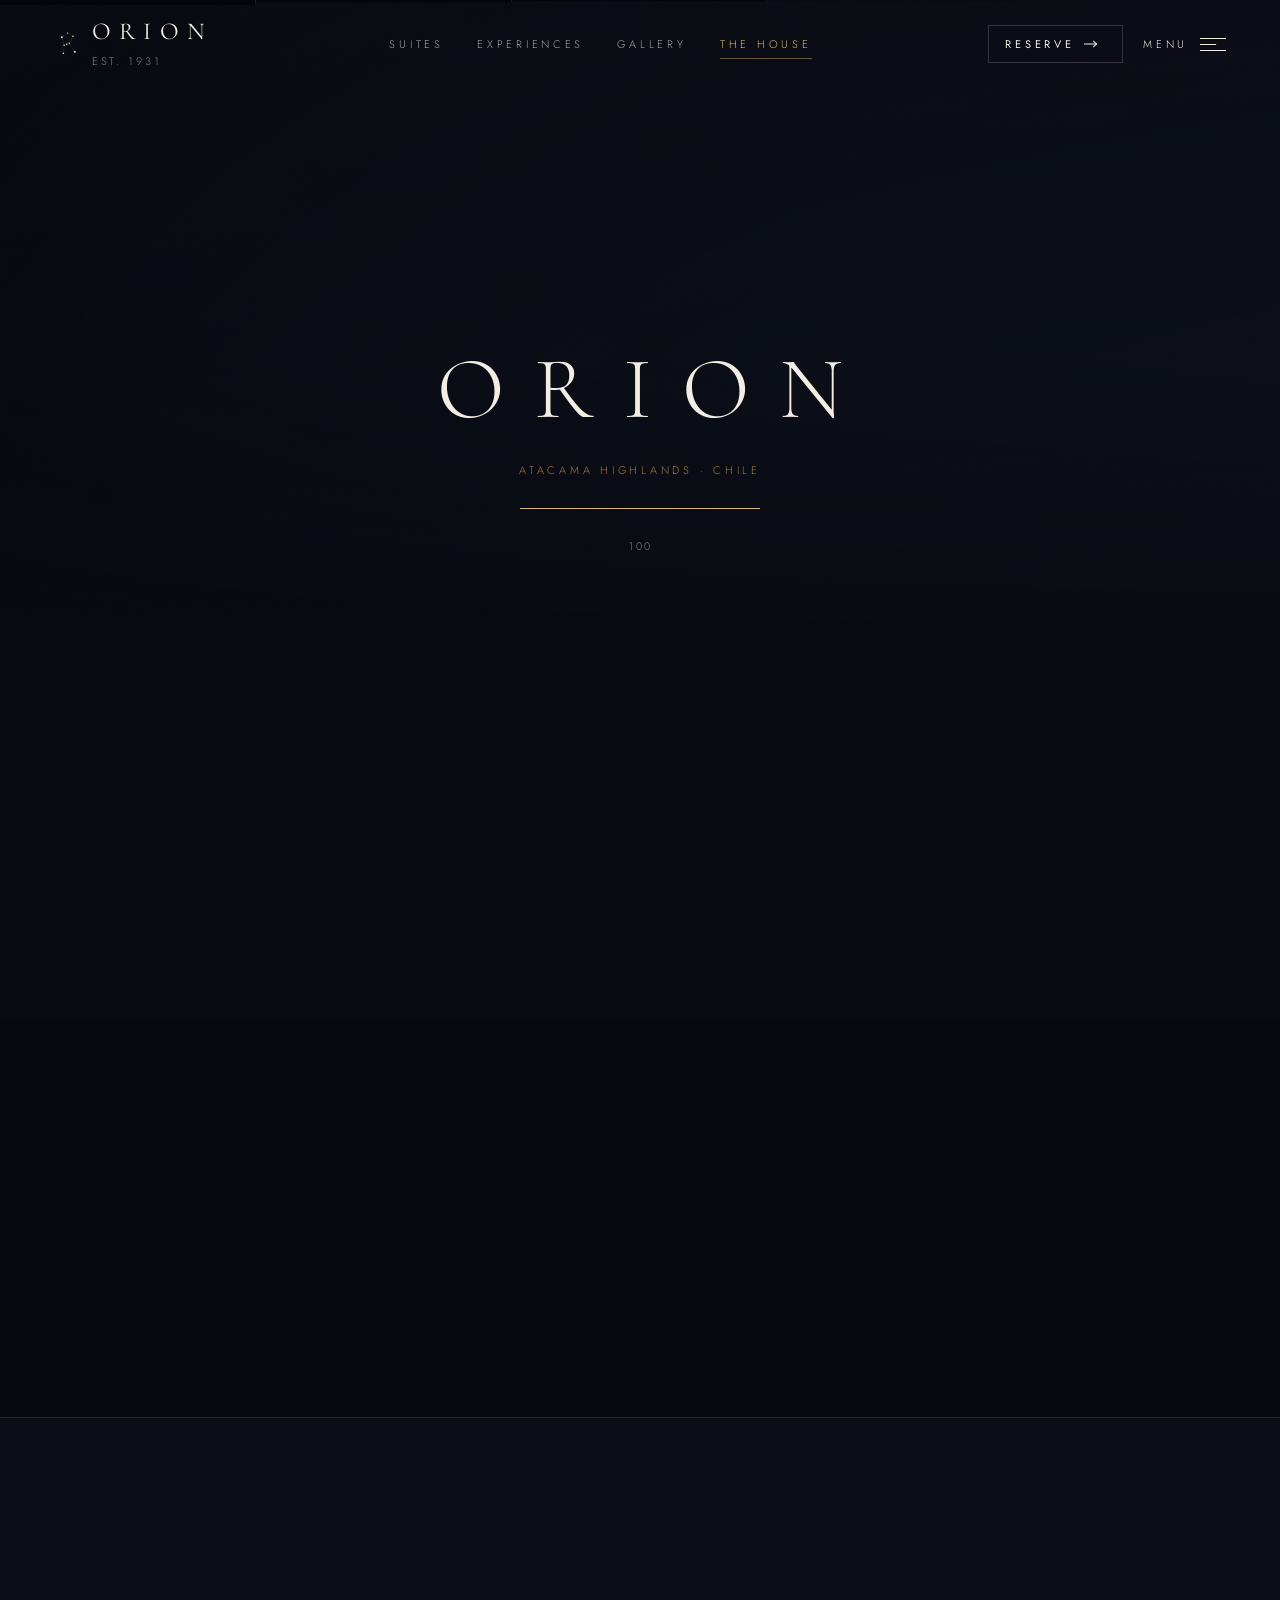
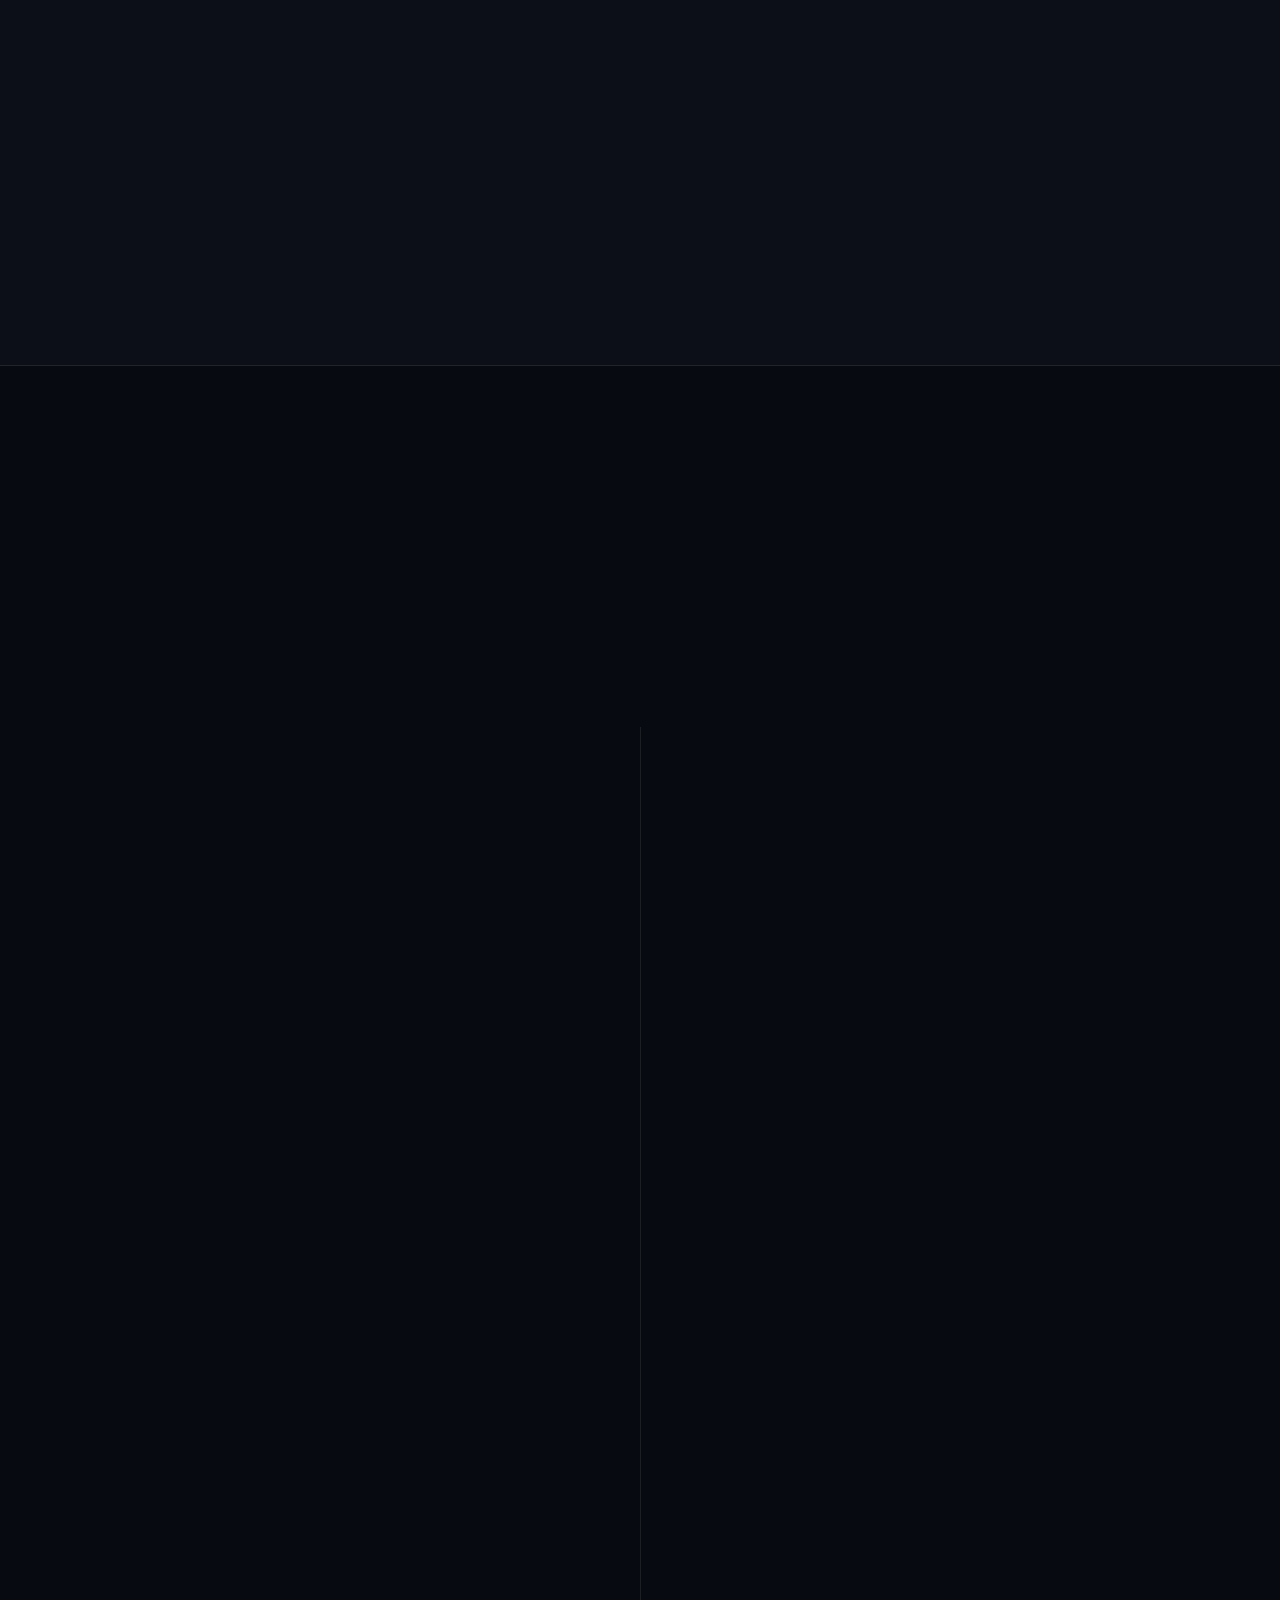
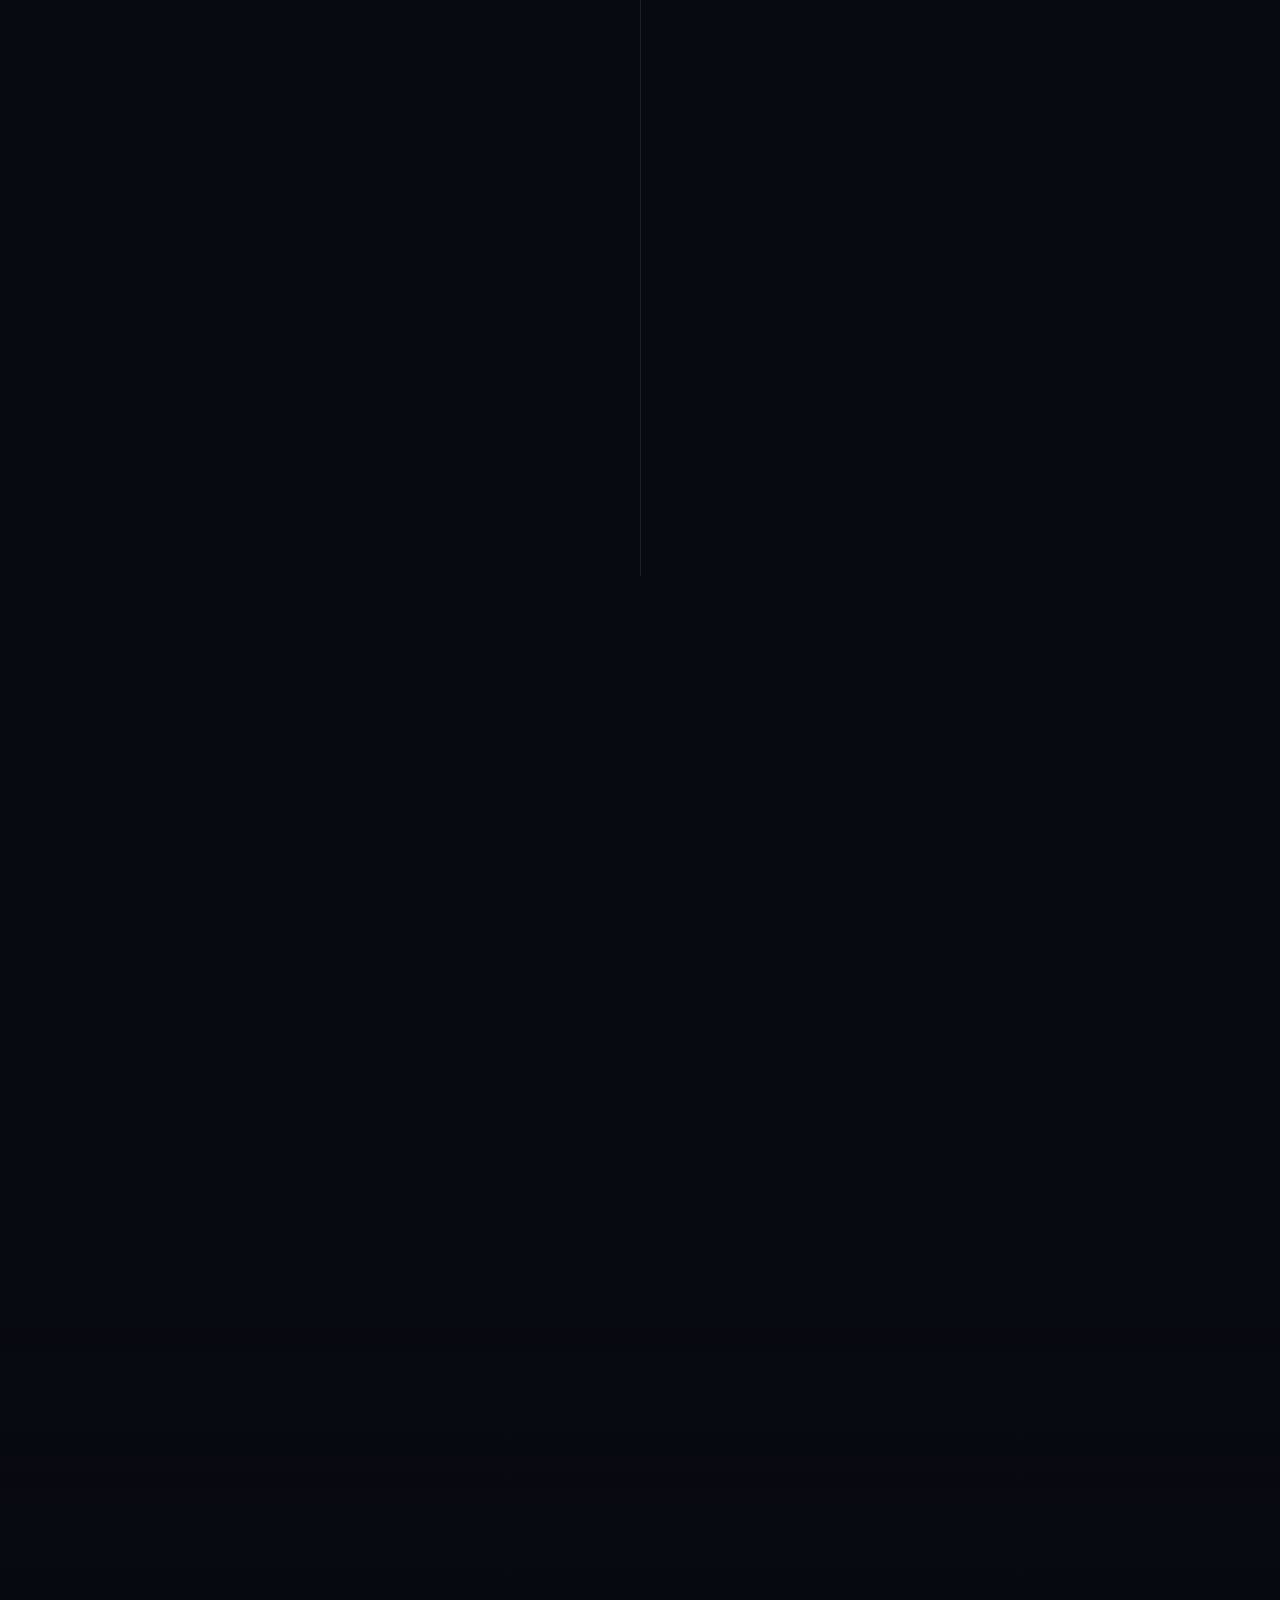
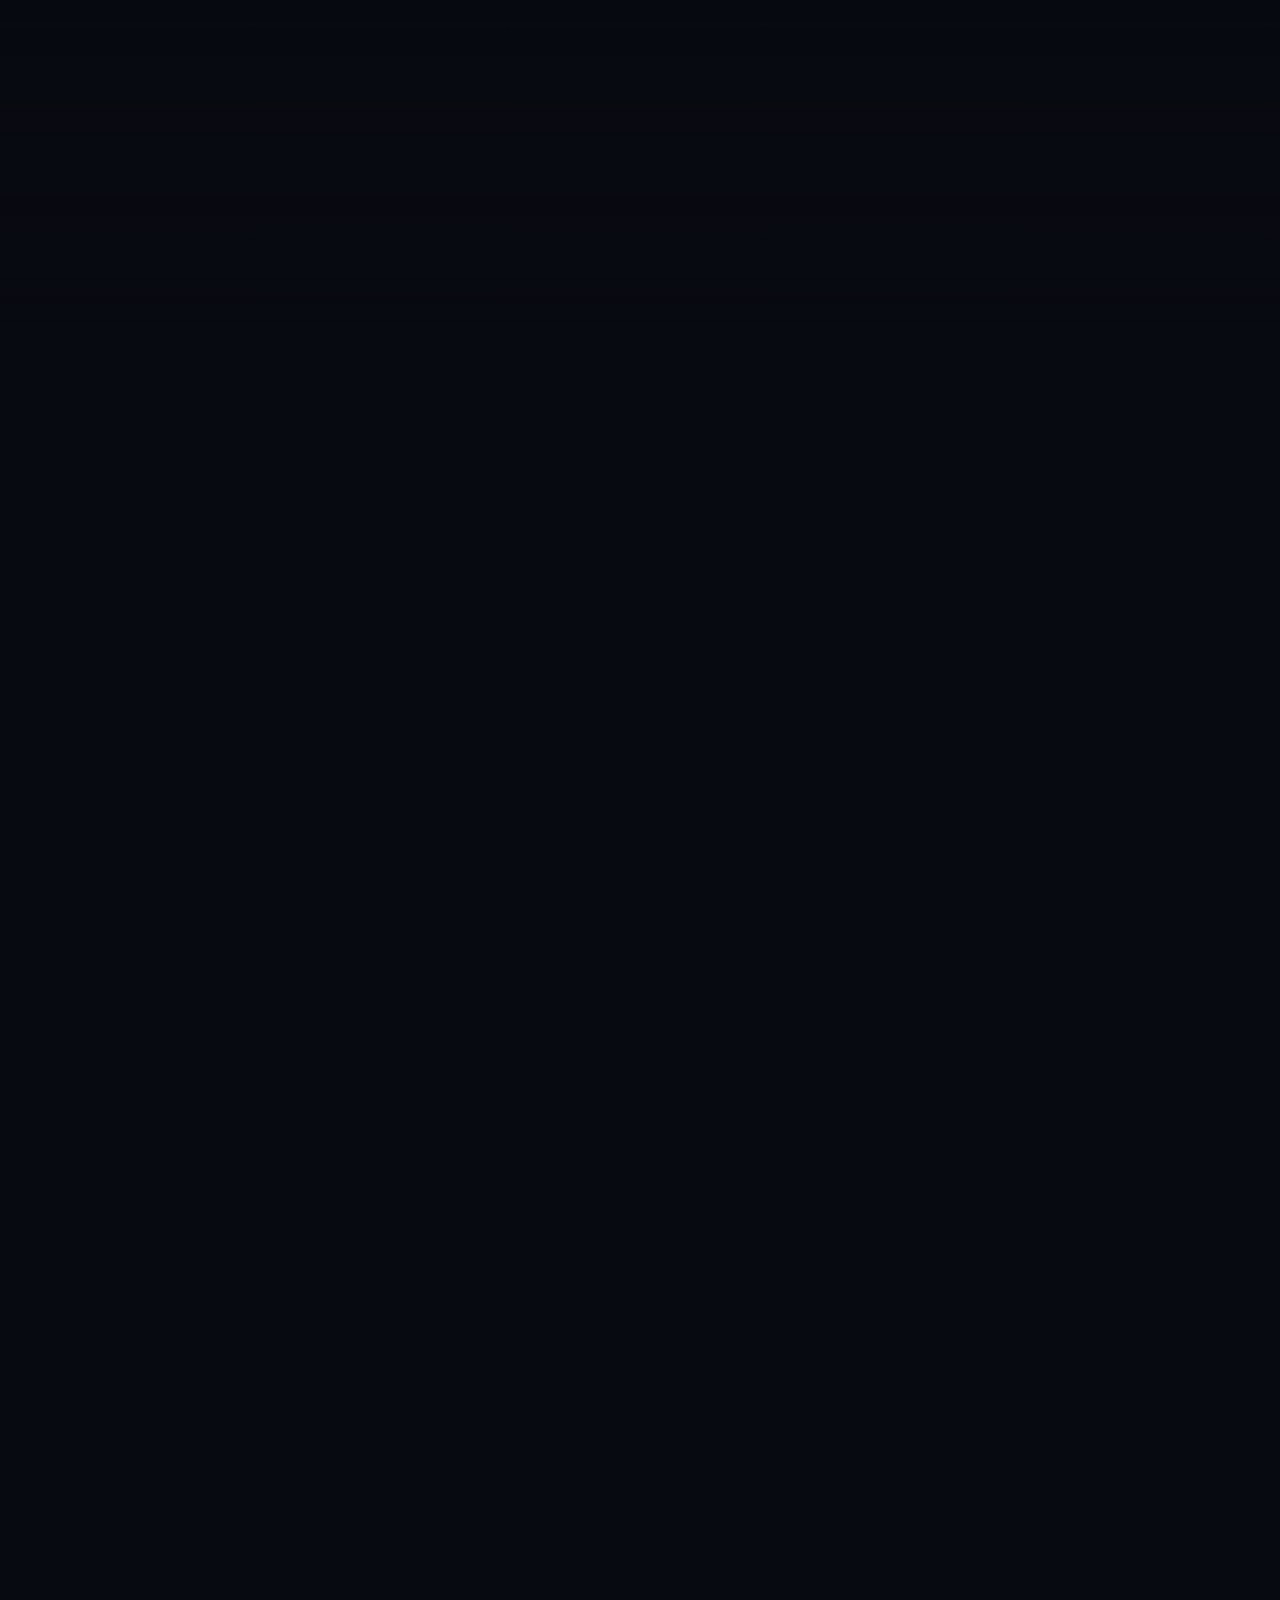
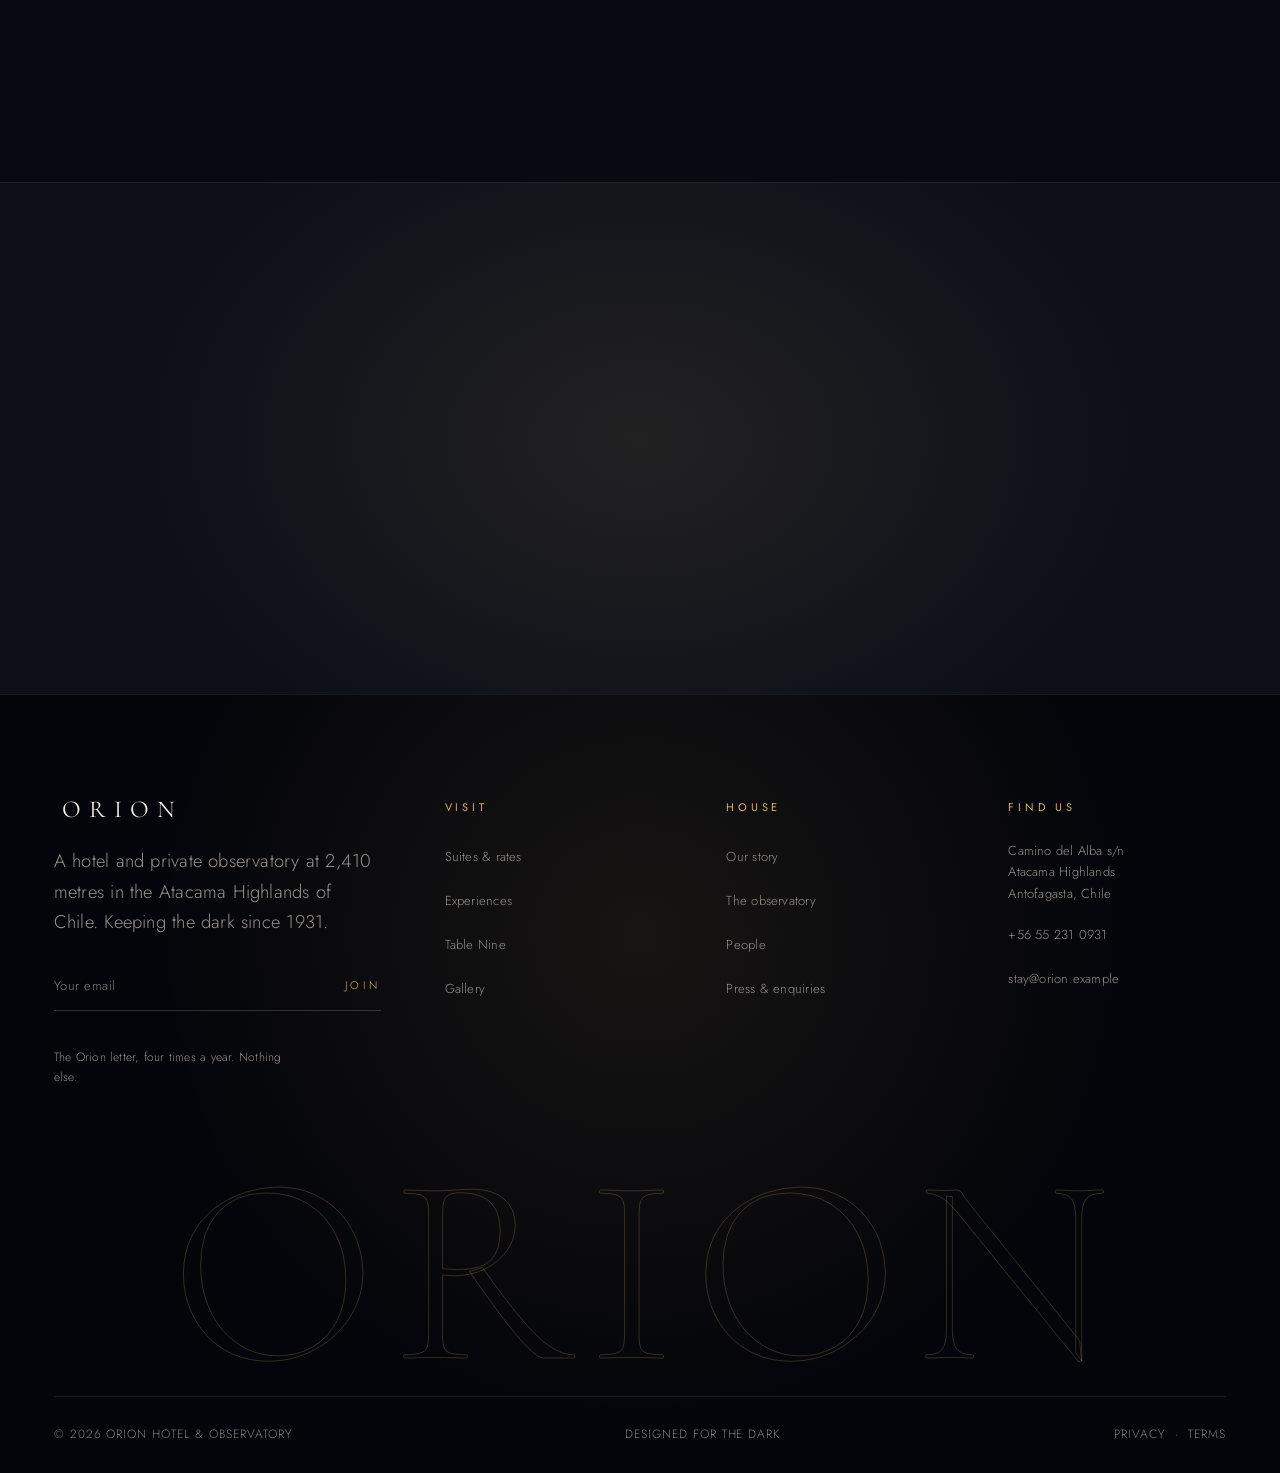
==== commit 63222f1b: "Clear design-detector findings: contrast, layout animation, legibility Ran the Impeccable mechanical" ====
--- a/about.html
+++ b/about.html
@@ -348,9 +348,9 @@
     <div class="wrap">
       <div class="awards" data-reveal="stagger" data-reveal-stagger="80">
         <div class="award"><i>&#9733; &#9733;</i><b>Michelin</b><span>Table Nine, 2023 &amp; 2025</span></div>
-        <div class="award"><i>&mdash;</i><b>Relais &amp; Ch&acirc;teaux</b><span>Member since 2011</span></div>
-        <div class="award"><i>&mdash;</i><b>Dark Sky Sanctuary</b><span>Certified 2024</span></div>
-        <div class="award"><i>&mdash;</i><b>Cond&eacute; Nast Gold List</b><span>2019, 2022, 2025</span></div>
+        <div class="award"><i class="award__rule" aria-hidden="true"></i><b>Relais &amp; Ch&acirc;teaux</b><span>Member since 2011</span></div>
+        <div class="award"><i class="award__rule" aria-hidden="true"></i><b>Dark Sky Sanctuary</b><span>Certified 2024</span></div>
+        <div class="award"><i class="award__rule" aria-hidden="true"></i><b>Cond&eacute; Nast Gold List</b><span>2019, 2022, 2025</span></div>
       </div>
     </div>
   </section>
--- a/assets/css/base.css
+++ b/assets/css/base.css
@@ -21,7 +21,7 @@
   --c-gold-deep:   #9c7b3c;
   --c-ivory:       #f3eee4;
   --c-mute:        #96918a;
-  --c-mute-2:      #6d6a66;
+  --c-mute-2:      #84807a;   /* AA on every ink shade: 4.88-5.19:1 */
 
   /* Hairlines */
   --c-line:        rgba(214, 180, 114, 0.18);
@@ -348,23 +348,39 @@
 }
 .btn:hover::before, .btn:focus-visible::before { transform: scaleY(1); }
 
+/* The arrow reserves its extended length and draws inside it: the shaft
+   scales, the head slides. Growing the element itself re-laid-out the whole
+   button on every hover. */
 .btn__arrow {
-  width: 1.1em;
-  height: 1px;
+  position: relative;
+  width: 1.9em;
+  height: 5px;
+  flex: none;
+}
+.btn__arrow::before {
+  content: "";
+  position: absolute;
+  left: 0; top: 50%;
+  width: 100%; height: 1px;
   background: currentColor;
-  position: relative;
-  transition: width var(--t-mid) var(--e-out);
+  transform: translateY(-50%) scaleX(0.579);
+  transform-origin: 0 50%;
+  transition: transform var(--t-mid) var(--e-out);
 }
 .btn__arrow::after {
   content: "";
   position: absolute;
-  right: 0; top: 50%;
+  left: 0; top: 50%;
   width: 5px; height: 5px;
   border-top: 1px solid currentColor;
   border-right: 1px solid currentColor;
-  transform: translateY(-50%) rotate(45deg);
-}
-.btn:hover .btn__arrow { width: 1.9em; }
+  transform: translate(calc(1.1em - 5px), -50%) rotate(45deg);
+  transition: transform var(--t-mid) var(--e-out);
+}
+.btn:hover .btn__arrow::before,
+.btn:focus-visible .btn__arrow::before { transform: translateY(-50%) scaleX(1); }
+.btn:hover .btn__arrow::after,
+.btn:focus-visible .btn__arrow::after { transform: translate(calc(1.9em - 5px), -50%) rotate(45deg); }
 
 .btn--solid {
   --btn-fg: var(--c-void);
@@ -470,11 +486,11 @@
 }
 .brand__sub {
   display: none;
-  font-size: 0.5625rem;
-  letter-spacing: 0.3em;
+  font-size: var(--fs-eyebrow);
+  letter-spacing: 0.26em;
   text-transform: uppercase;
   color: var(--c-mute-2);
-  margin-top: 0.35em;
+  margin-top: 0.3em;
 }
 @media (min-width: 640px) { .brand__sub { display: block; } }
 
@@ -551,12 +567,16 @@
   width: 100%;
   height: 1px;
   background: currentColor;
-  transition: transform var(--t-mid) var(--e-out), opacity var(--t-fast) var(--e-out), width var(--t-mid) var(--e-out);
+  transition: transform var(--t-mid) var(--e-out), opacity var(--t-fast) var(--e-out);
 }
 .menu-btn__bars span:nth-child(1) { top: 0; }
-.menu-btn__bars span:nth-child(2) { top: 50%; width: 62%; }
+.menu-btn__bars span:nth-child(2) {
+  top: 50%;
+  transform-origin: 0 50%;
+  transform: scaleX(0.62);
+}
 .menu-btn__bars span:nth-child(3) { top: 100%; }
-.menu-btn:hover .menu-btn__bars span:nth-child(2) { width: 100%; }
+.menu-btn:hover .menu-btn__bars span:nth-child(2) { transform: scaleX(1); }
 body.menu-open .menu-btn__bars span:nth-child(1) { transform: translateY(6px) rotate(45deg); }
 body.menu-open .menu-btn__bars span:nth-child(2) { opacity: 0; }
 body.menu-open .menu-btn__bars span:nth-child(3) { transform: translateY(-6px) rotate(-45deg); }
@@ -776,13 +796,14 @@
   opacity: 0;
   mix-blend-mode: difference;
 }
+/* The ring keeps one 34px box and is scaled by the rAF loop that already
+   writes its transform; growing width/height/margin laid out a fixed-position
+   element on every pointer move. */
 .cursor {
   width: 34px; height: 34px;
   margin: -17px 0 0 -17px;
   border: 1px solid rgba(243, 238, 228, 0.75);
-  transition: width 0.35s var(--e-out), height 0.35s var(--e-out),
-              margin 0.35s var(--e-out), background 0.35s var(--e-out),
-              border-color 0.35s var(--e-out);
+  transition: background 0.35s var(--e-out), border-color 0.35s var(--e-out);
 }
 .cursor-dot {
   width: 4px; height: 4px;
@@ -792,17 +813,14 @@
 body.cursor-ready .cursor,
 body.cursor-ready .cursor-dot { opacity: 1; }
 
+/* Size comes from the scale the loop applies; only colour changes here. */
 body.cursor-hover .cursor {
-  width: 78px; height: 78px;
-  margin: -39px 0 0 -39px;
   background: rgba(243, 238, 228, 0.12);
   border-color: transparent;
 }
 body.cursor-hover .cursor-dot { opacity: 0; }
 
 body.cursor-drag .cursor {
-  width: 96px; height: 96px;
-  margin: -48px 0 0 -48px;
   background: rgba(243, 238, 228, 0.1);
   border-color: rgba(243, 238, 228, 0.4);
 }
--- a/assets/css/pages.css
+++ b/assets/css/pages.css
@@ -115,12 +115,14 @@
 
 .constellation__label {
   font-family: var(--f-sans);
-  font-size: 1.55px;
-  letter-spacing: 0.42px;
+  font-size: 1.9px;          /* SVG user units: ~12px rendered at 1440 */
+  letter-spacing: 0.4px;
   text-transform: uppercase;
   fill: rgba(214, 180, 114, 0.72);
 }
-@media (max-width: 900px) { .constellation__label { display: none; } }
+/* Below this the SVG scales the labels under the legibility floor, so they
+   come off rather than shrink. */
+@media (max-width: 1200px) { .constellation__label { display: none; } }
 
 /* --- hero content -------------------------------------------------------- */
 .hero__grad {
@@ -217,7 +219,7 @@
   display: grid;
   justify-items: center;
   gap: 0.85rem;
-  font-size: 0.625rem;
+  font-size: var(--fs-eyebrow);
   letter-spacing: var(--tr-eyebrow);
   text-transform: uppercase;
   color: var(--c-mute-2);
@@ -302,7 +304,7 @@
   color: var(--c-gold);
 }
 .photostack__badge span {
-  font-size: 0.5625rem;
+  font-size: var(--fs-eyebrow);
   letter-spacing: 0.22em;
   text-transform: uppercase;
   color: var(--c-mute);
@@ -398,17 +400,28 @@
   line-height: 1.1;
   color: var(--c-ivory);
 }
+/* Expands via grid-template-rows, not max-height: no magic ceiling to clip
+   long copy, no margin animation, and one property to drive instead of three. */
 .card__desc {
+  display: grid;
+  grid-template-rows: 0fr;
+  opacity: 0;
+  transition: grid-template-rows 0.6s var(--e-out), opacity 0.45s var(--e-out);
+}
+.card__desc > span {
+  overflow: hidden;
+  min-height: 0;
+  max-width: 32ch;
   font-size: var(--fs-small);
   color: var(--c-mute);
-  max-width: 32ch;
-  max-height: 0;
-  opacity: 0;
-  overflow: hidden;
-  transition: max-height 0.6s var(--e-out), opacity 0.45s var(--e-out), margin-top 0.6s var(--e-out);
 }
 .tilt:hover .card__desc,
-.tilt:focus-within .card__desc { max-height: 8rem; opacity: 1; margin-top: 0.25rem; }
+.tilt:focus-within .card__desc { grid-template-rows: 1fr; opacity: 1; }
+
+/* Touch has no hover, so this copy would otherwise never be readable there. */
+@media (hover: none), (pointer: coarse) {
+  .card__desc { grid-template-rows: 1fr; opacity: 1; }
+}
 
 .card__cta {
   display: inline-flex;
@@ -421,13 +434,18 @@
   color: var(--c-ivory);
   transform: translateZ(24px);
 }
+/* Reserves its full length and scales into it, so the rule extends without
+   relaying out the row it sits in. */
 .card__cta i {
-  width: 1.4em; height: 1px;
+  width: 2.4em; height: 1px;
+  flex: none;
   background: currentColor;
   display: inline-block;
-  transition: width var(--t-mid) var(--e-out);
-}
-.tilt:hover .card__cta i { width: 2.4em; }
+  transform: scaleX(0.583);
+  transform-origin: 0 50%;
+  transition: transform var(--t-mid) var(--e-out);
+}
+.tilt:hover .card__cta i { transform: scaleX(1); }
 
 .card__corner {
   position: absolute;
@@ -442,7 +460,7 @@
   background: rgba(6, 8, 14, 0.5);
   backdrop-filter: blur(8px);
   -webkit-backdrop-filter: blur(8px);
-  font-size: 0.625rem;
+  font-size: var(--fs-eyebrow);
   letter-spacing: 0.1em;
   color: var(--c-gold-soft);
   transform: translateZ(60px);
@@ -576,7 +594,7 @@
   font-size: clamp(1.5rem, 3.1vw, 2.6rem);
   font-weight: 300;
   font-style: italic;
-  line-height: 1.28;
+  line-height: 1.32;
   max-width: 22ch;
   color: var(--c-ivory);
 }
@@ -709,7 +727,7 @@
   line-height: 1.1;
 }
 .suite__price span {
-  font-size: 0.5625rem;
+  font-size: var(--fs-eyebrow);
   letter-spacing: 0.2em;
   text-transform: uppercase;
   color: var(--c-mute-2);
@@ -855,7 +873,7 @@
   color: var(--c-ivory);
 }
 .carousel__plate span {
-  font-size: 0.5625rem;
+  font-size: var(--fs-eyebrow);
   letter-spacing: 0.22em;
   text-transform: uppercase;
   color: var(--c-gold);
@@ -1368,3 +1386,14 @@
 }
 .field input[type="date"]::-webkit-calendar-picker-indicator:hover { opacity: 1; }
 .aside-panel__media img { opacity: 0.72; }
+
+/* Awards without a star rating carry a drawn rule, not a placeholder dash,
+   so every card in the row keeps the same three-part rhythm. */
+.award i.award__rule {
+  display: block;
+  width: 22px;
+  height: 1px;
+  background: var(--c-gold);
+  opacity: 0.5;
+  margin-block: 0.6rem;
+}
